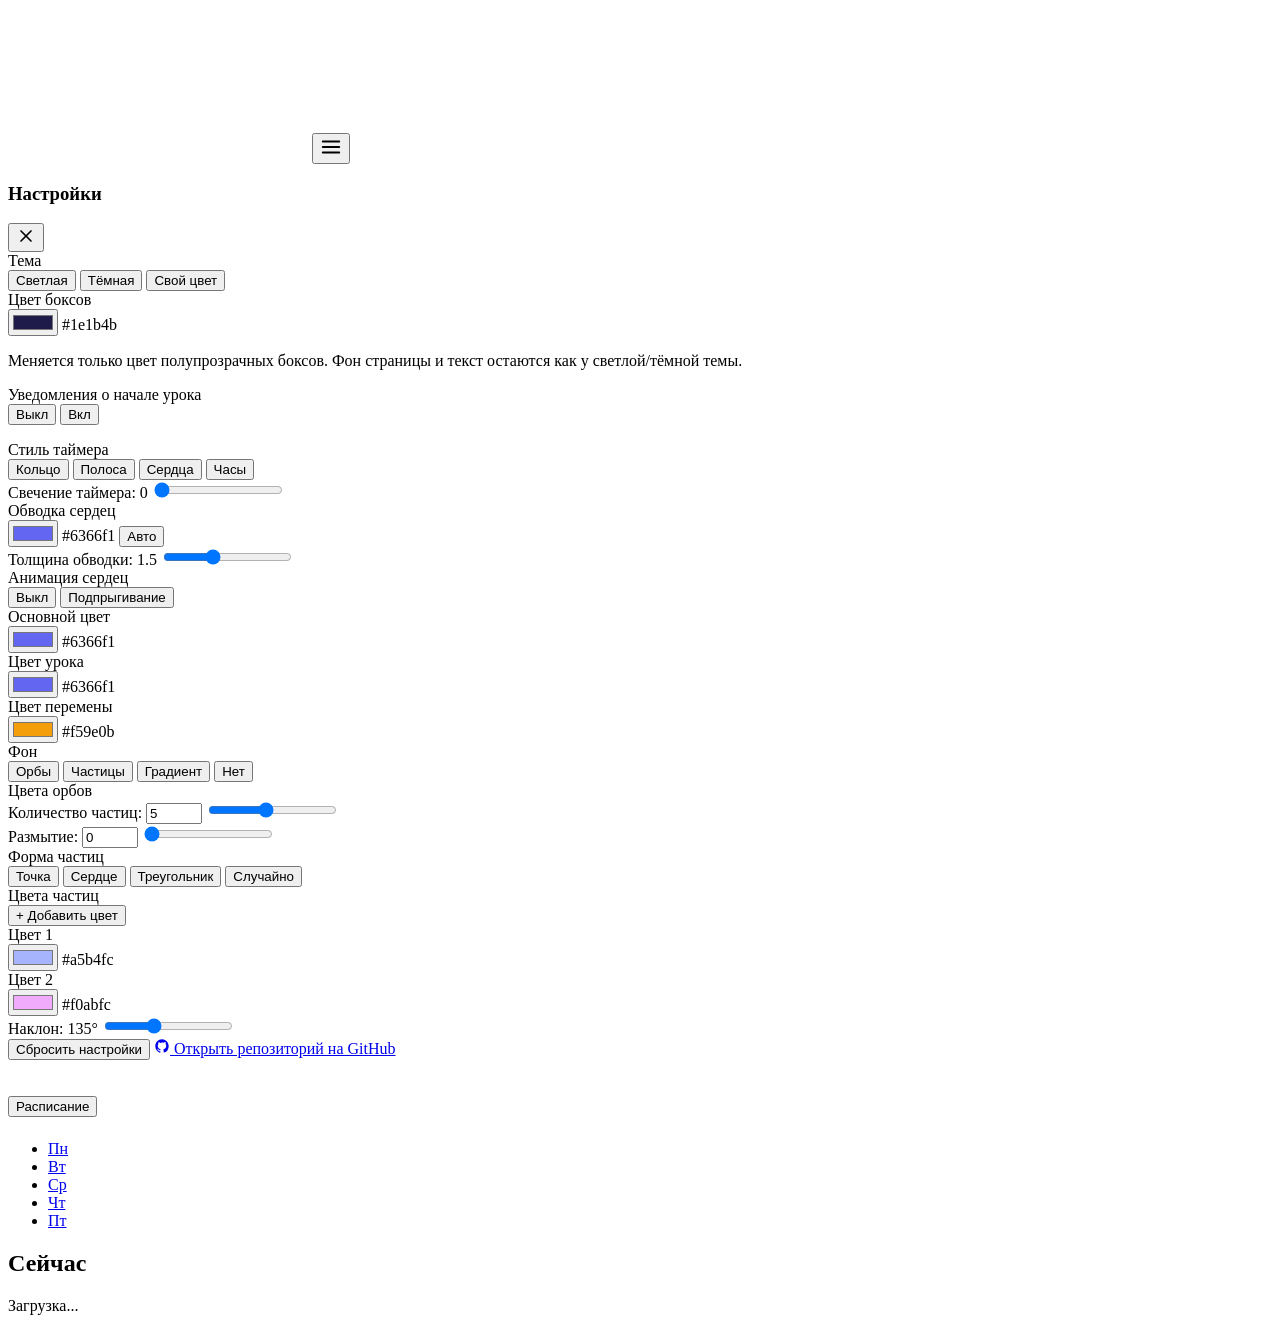
==== index.html @ 823cbbab "Add files via upload" ====
<!DOCTYPE html>
<html lang="ru">
<head>
    <meta charset="UTF-8">
    <meta name="viewport" content="width=device-width, initial-scale=1.0">
    <meta name="description" content="Расписание уроков">
    <meta name="author" content="Despenced">
    <meta name="color-scheme" content="light dark">
    <meta name="theme-color" content="#6366f1">
    <title>Расписание</title>

    <link rel="preconnect" href="https://fonts.googleapis.com">
    <link rel="preconnect" href="https://fonts.gstatic.com" crossorigin>
    <link href="https://fonts.googleapis.com/css2?family=Manrope:wght@400;500;600;700;800&family=JetBrains+Mono:wght@500;700&display=swap" rel="stylesheet">

    <link rel="stylesheet" href="styles/base.css">
    <link rel="stylesheet" href="styles/background.css">
    <link rel="stylesheet" href="styles/header.css">
    <link rel="stylesheet" href="styles/status.css">
    <link rel="stylesheet" href="styles/schedule.css">
    <link rel="stylesheet" href="styles/settings.css">
    <link rel="stylesheet" href="styles/responsive.css">

    <link rel="icon" type="image/png" href="icon.png">
    <link rel="apple-touch-icon" href="icon.png">

    <!-- Применяем тему, свечение и цвета до отрисовки, чтобы не мигало.
         Логика дублирует js/settings.js::loadSettings + js/constants.js. -->
    <script>
        (function () {
            var SETTINGS_KEY = 'app-settings';
            var THEME_KEY = 'theme';
            var THEME_EXPLICIT_KEY = 'theme-explicit';

            function isHex(v) { return typeof v === 'string' && /^#[0-9a-f]{6}$/i.test(v); }
            function hexToRgb(hex) {
                var c = hex.replace('#', '');
                if (c.length !== 6 || !/^[0-9a-f]{6}$/i.test(c)) return { r: 99, g: 102, b: 241 };
                return {
                    r: parseInt(c.substr(0, 2), 16),
                    g: parseInt(c.substr(2, 2), 16),
                    b: parseInt(c.substr(4, 2), 16)
                };
            }
            function pickTextColor(hex) {
                var x = hexToRgb(hex);
                return (0.2126 * x.r + 0.7152 * x.g + 0.0722 * x.b) > 160 ? '#0f172a' : '#ffffff';
            }

            var parsed = {};
            try { parsed = JSON.parse(localStorage.getItem(SETTINGS_KEY) || '{}') || {}; } catch (e) {}

            var explicit = localStorage.getItem(THEME_EXPLICIT_KEY) === '1';
            var savedTheme = localStorage.getItem(THEME_KEY);
            var prefersDark = window.matchMedia('(prefers-color-scheme: dark)').matches;
            var theme = (explicit && savedTheme) ? savedTheme : (parsed.theme || (prefersDark ? 'dark' : 'light'));
            if (theme !== 'custom' && theme !== 'light' && theme !== 'dark') {
                theme = prefersDark ? 'dark' : 'light';
            }

            var root = document.documentElement;
            var s = root.style;

            if (theme === 'custom' && isHex(parsed.customThemeColor)) {
                root.setAttribute('data-theme', parsed.customBaseTheme === 'dark' ? 'dark' : 'light');
                var rgb = hexToRgb(parsed.customThemeColor);
                s.setProperty('--surface', 'rgba(' + rgb.r + ',' + rgb.g + ',' + rgb.b + ',0.75)');
                s.setProperty('--surface-strong', 'rgba(' + rgb.r + ',' + rgb.g + ',' + rgb.b + ',0.9)');
                s.setProperty('--surface-solid', parsed.customThemeColor);
                s.setProperty('--surface-2', 'rgba(' + rgb.r + ',' + rgb.g + ',' + rgb.b + ',0.55)');
            } else {
                root.setAttribute('data-theme', theme === 'custom' ? 'light' : theme);
            }

            if (isHex(parsed.accentColor)) {
                s.setProperty('--accent-override', parsed.accentColor);
                s.setProperty('--accent-text-override', pickTextColor(parsed.accentColor));
            }
            if (isHex(parsed.lessonColor)) s.setProperty('--lesson-color-override', parsed.lessonColor);
            if (isHex(parsed.breakColor)) s.setProperty('--break-color-override', parsed.breakColor);
            if (isHex(parsed.heartOutlineColor)) s.setProperty('--heart-outline-override', parsed.heartOutlineColor);

            /* Миграция glow со старых строк на число 0..20 (px) */
            var glowRaw = parsed.glowIntensity;
            var glowNum = 0;
            if (glowRaw === 'soft') glowNum = 8;
            else if (glowRaw === 'strong') glowNum = 16;
            else if (typeof glowRaw === 'number' && isFinite(glowRaw)) glowNum = glowRaw;
            if (glowNum > 0) {
                root.setAttribute('data-glow', 'on');
                s.setProperty('--glow-blur', glowNum + 'px');
            } else {
                root.setAttribute('data-glow', 'off');
            }

            /* Толщина обводки сердец, px. По умолчанию 1.5 */
            var how = parsed.heartOutlineWidth;
            if (typeof how !== 'number' || !isFinite(how) || how < 0) how = 1.5;
            s.setProperty('--heart-outline-width', how + 'px');

            if (Array.isArray(parsed.orbsColors)) {
                for (var i = 0; i < 3; i++) {
                    if (isHex(parsed.orbsColors[i])) s.setProperty('--orb-' + (i + 1), parsed.orbsColors[i]);
                }
            }
        })();
    </script>
</head>
<body>
    <div class="bg-orbs" aria-hidden="true">
        <span class="orb orb-1"></span>
        <span class="orb orb-2"></span>
        <span class="orb orb-3"></span>
    </div>
    <div class="bg-gradient" aria-hidden="true"></div>
    <canvas class="bg-particles" id="particles-canvas" aria-hidden="true"></canvas>

    <button id="menu-toggle" class="menu-toggle" type="button"
            aria-label="Настройки"
            aria-haspopup="dialog"
            aria-controls="settings-panel"
            aria-expanded="false">
        <svg xmlns="http://www.w3.org/2000/svg" width="22" height="22" viewBox="0 0 24 24"
             fill="none" stroke="currentColor" stroke-width="2"
             stroke-linecap="round" stroke-linejoin="round" aria-hidden="true">
            <line x1="3" y1="6" x2="21" y2="6"></line>
            <line x1="3" y1="12" x2="21" y2="12"></line>
            <line x1="3" y1="18" x2="21" y2="18"></line>
        </svg>
    </button>

    <div id="settings-overlay" class="settings-overlay" hidden></div>

    <aside id="settings-panel" class="settings-panel"
           role="dialog" aria-modal="true" aria-labelledby="settings-title" inert>
        <div class="settings-header">
            <h3 id="settings-title">Настройки</h3>
            <button id="settings-close" class="settings-close" type="button" aria-label="Закрыть">
                <svg xmlns="http://www.w3.org/2000/svg" width="20" height="20" viewBox="0 0 24 24"
                     fill="none" stroke="currentColor" stroke-width="2"
                     stroke-linecap="round" stroke-linejoin="round" aria-hidden="true">
                    <line x1="18" y1="6" x2="6" y2="18"></line>
                    <line x1="6" y1="6" x2="18" y2="18"></line>
                </svg>
            </button>
        </div>

        <div class="settings-body">
            <div class="setting-group">
                <span class="setting-label" id="theme-label">Тема</span>
                <div class="segmented segmented-wrap" id="theme-switch" role="group" aria-labelledby="theme-label">
                    <button data-theme-value="light" class="seg-btn" type="button">Светлая</button>
                    <button data-theme-value="dark" class="seg-btn" type="button">Тёмная</button>
                    <button data-theme-value="custom" class="seg-btn" type="button">Свой цвет</button>
                </div>
            </div>

            <div class="setting-subgroup" id="custom-theme-settings">
                <div class="setting-group">
                    <label class="setting-label" for="custom-theme-color">Цвет боксов</label>
                    <div class="color-row">
                        <input type="color" id="custom-theme-color" value="#1e1b4b">
                        <span class="color-value" id="custom-theme-color-value">#1e1b4b</span>
                    </div>
                </div>
                <p class="setting-hint">
                    Меняется только цвет полупрозрачных боксов. Фон страницы и текст остаются как у светлой/тёмной темы.
                </p>
            </div>

            <div class="setting-group">
                <span class="setting-label" id="notify-label">Уведомления о начале урока</span>
                <div class="segmented" id="notify-switch" role="group" aria-labelledby="notify-label">
                    <button data-notify="off" class="seg-btn" type="button">Выкл</button>
                    <button data-notify="on" class="seg-btn" type="button">Вкл</button>
                </div>
                <p class="setting-hint" id="notify-hint"></p>
            </div>

            <div class="setting-group">
                <span class="setting-label" id="style-label">Стиль таймера</span>
                <div class="segmented segmented-wrap" id="style-switch" role="group" aria-labelledby="style-label">
                    <button data-style="ring" class="seg-btn" type="button">Кольцо</button>
                    <button data-style="bar" class="seg-btn" type="button">Полоса</button>
                    <button data-style="hearts" class="seg-btn" type="button">Сердца</button>
                    <button data-style="clock" class="seg-btn" type="button">Часы</button>
                </div>
            </div>

            <div class="setting-group">
                <label class="setting-label" for="glow-slider">Свечение таймера: <span id="glow-value">0</span></label>
                <input type="range" id="glow-slider" min="0" max="20" step="1" value="0">
            </div>

            <div class="setting-subgroup" id="heart-settings">
                <div class="setting-group">
                    <label class="setting-label" for="heart-outline-color">Обводка сердец</label>
                    <div class="color-row">
                        <input type="color" id="heart-outline-color" value="#6366f1">
                        <span class="color-value" id="heart-outline-color-value">#6366f1</span>
                        <button type="button" id="heart-outline-reset" class="mini-btn" title="Синхронизировать с цветом урока">Авто</button>
                    </div>
                </div>
                <div class="setting-group">
                    <label class="setting-label" for="heart-outline-width">Толщина обводки: <span id="heart-outline-width-value">1.5</span></label>
                    <input type="range" id="heart-outline-width" min="0" max="4" step="0.1" value="1.5">
                </div>
                <div class="setting-group">
                    <span class="setting-label" id="heart-anim-label">Анимация сердец</span>
                    <div class="segmented" id="heart-anim-switch" role="group" aria-labelledby="heart-anim-label">
                        <button data-heart-anim="none" class="seg-btn" type="button">Выкл</button>
                        <button data-heart-anim="bounce" class="seg-btn" type="button">Подпрыгивание</button>
                    </div>
                </div>
            </div>

            <div class="setting-group">
                <label class="setting-label" for="accent-color">Основной цвет</label>
                <div class="color-row">
                    <input type="color" id="accent-color" value="#6366f1">
                    <span class="color-value" id="accent-value">#6366f1</span>
                </div>
            </div>

            <div class="setting-group">
                <label class="setting-label" for="lesson-color">Цвет урока</label>
                <div class="color-row">
                    <input type="color" id="lesson-color" value="#6366f1">
                    <span class="color-value" id="lesson-value">#6366f1</span>
                </div>
            </div>

            <div class="setting-group">
                <label class="setting-label" for="break-color">Цвет перемены</label>
                <div class="color-row">
                    <input type="color" id="break-color" value="#f59e0b">
                    <span class="color-value" id="break-value">#f59e0b</span>
                </div>
            </div>

            <div class="setting-group">
                <span class="setting-label" id="bg-label">Фон</span>
                <div class="segmented segmented-wrap" id="bg-switch" role="group" aria-labelledby="bg-label">
                    <button data-bg="orbs" class="seg-btn" type="button">Орбы</button>
                    <button data-bg="particles" class="seg-btn" type="button">Частицы</button>
                    <button data-bg="gradient" class="seg-btn" type="button">Градиент</button>
                    <button data-bg="none" class="seg-btn" type="button">Нет</button>
                </div>
            </div>

            <div class="setting-subgroup" id="orbs-settings">
                <div class="setting-group">
                    <span class="setting-label">Цвета орбов</span>
                    <div class="multi-color-list" id="orbs-colors"></div>
                </div>
            </div>

            <div class="setting-subgroup" id="particles-settings">
                <div class="setting-group">
                    <label class="setting-label" for="particles-count">Количество частиц:
                        <input type="number" id="particles-count-value" class="num-input" min="1" max="100" value="5">
                    </label>
                    <input type="range" id="particles-count" min="1" max="10" value="5">
                </div>

                <div class="setting-group">
                    <label class="setting-label" for="particles-blur">Размытие:
                        <input type="number" id="particles-blur-value" class="num-input" min="0" max="100" value="0">
                    </label>
                    <input type="range" id="particles-blur" min="0" max="10" value="0">
                </div>

                <div class="setting-group">
                    <span class="setting-label" id="particles-shape-label">Форма частиц</span>
                    <div class="segmented segmented-wrap" id="particles-shape" role="group" aria-labelledby="particles-shape-label">
                        <button data-shape="dot" class="seg-btn" type="button">Точка</button>
                        <button data-shape="heart" class="seg-btn" type="button">Сердце</button>
                        <button data-shape="triangle" class="seg-btn" type="button">Треугольник</button>
                        <button data-shape="random" class="seg-btn" type="button">Случайно</button>
                    </div>
                </div>

                <div class="setting-group">
                    <span class="setting-label">Цвета частиц</span>
                    <div class="multi-color-list" id="particles-colors"></div>
                    <button type="button" id="particles-color-add" class="mini-btn">+ Добавить цвет</button>
                </div>
            </div>

            <div class="setting-subgroup" id="gradient-settings">
                <div class="setting-group">
                    <label class="setting-label" for="gradient-color1">Цвет 1</label>
                    <div class="color-row">
                        <input type="color" id="gradient-color1" value="#a5b4fc">
                        <span class="color-value" id="gradient-color1-value">#a5b4fc</span>
                    </div>
                </div>
                <div class="setting-group">
                    <label class="setting-label" for="gradient-color2">Цвет 2</label>
                    <div class="color-row">
                        <input type="color" id="gradient-color2" value="#f0abfc">
                        <span class="color-value" id="gradient-color2-value">#f0abfc</span>
                    </div>
                </div>
                <div class="setting-group">
                    <label class="setting-label" for="gradient-angle">Наклон: <span id="gradient-angle-value">135</span>°</label>
                    <input type="range" id="gradient-angle" min="0" max="360" value="135">
                </div>
            </div>

            <button id="reset-settings" class="reset-btn" type="button">Сбросить настройки</button>

            <a href="https://github.com/despensed/schedule" target="_blank" rel="noopener noreferrer" class="settings-footer-link">
                <svg xmlns="http://www.w3.org/2000/svg" width="16" height="16" viewBox="0 0 24 24" fill="currentColor" aria-hidden="true">
                    <path d="M12 2C6.48 2 2 6.58 2 12.25c0 4.53 2.87 8.37 6.84 9.73.5.09.68-.22.68-.49 0-.24-.01-.87-.01-1.7-2.78.62-3.37-1.37-3.37-1.37-.45-1.18-1.11-1.5-1.11-1.5-.91-.64.07-.62.07-.62 1 .07 1.53 1.05 1.53 1.05.89 1.57 2.34 1.12 2.91.86.09-.66.35-1.12.63-1.38-2.22-.26-4.55-1.14-4.55-5.06 0-1.12.39-2.03 1.03-2.75-.1-.26-.45-1.3.1-2.7 0 0 .84-.28 2.75 1.05A9.3 9.3 0 0 1 12 6.84c.85 0 1.7.12 2.5.35 1.91-1.33 2.75-1.05 2.75-1.05.55 1.4.2 2.44.1 2.7.64.72 1.03 1.63 1.03 2.75 0 3.93-2.33 4.8-4.56 5.05.36.32.68.95.68 1.91 0 1.38-.01 2.5-.01 2.84 0 .27.18.59.69.49A10.02 10.02 0 0 0 22 12.25C22 6.58 17.52 2 12 2z"/>
                </svg>
                <span>Открыть репозиторий на GitHub</span>
            </a>
        </div>
    </aside>

    <header>
        <h1>
            <button type="button" id="header-title" title="К сегодняшнему дню">Расписание</button>
        </h1>
        <nav aria-label="Дни недели">
            <ul>
                <li><a href="#monday" data-day="monday">Пн</a></li>
                <li><a href="#tuesday" data-day="tuesday">Вт</a></li>
                <li><a href="#wednesday" data-day="wednesday">Ср</a></li>
                <li><a href="#thursday" data-day="thursday">Чт</a></li>
                <li><a href="#friday" data-day="friday">Пт</a></li>
            </ul>
        </nav>
    </header>

    <div id="offline-badge" class="offline-badge" role="status" hidden>Офлайн · данные из кеша</div>
    <div id="temp-badge" class="offline-badge temp-badge" role="status" hidden></div>

    <main>
        <section id="home">
            <h2 class="section-title">Сейчас</h2>
            <p class="status-text-only">Загрузка...</p>
        </section>
    </main>

    <script type="module" src="js/main.js"></script>
</body>
</html>
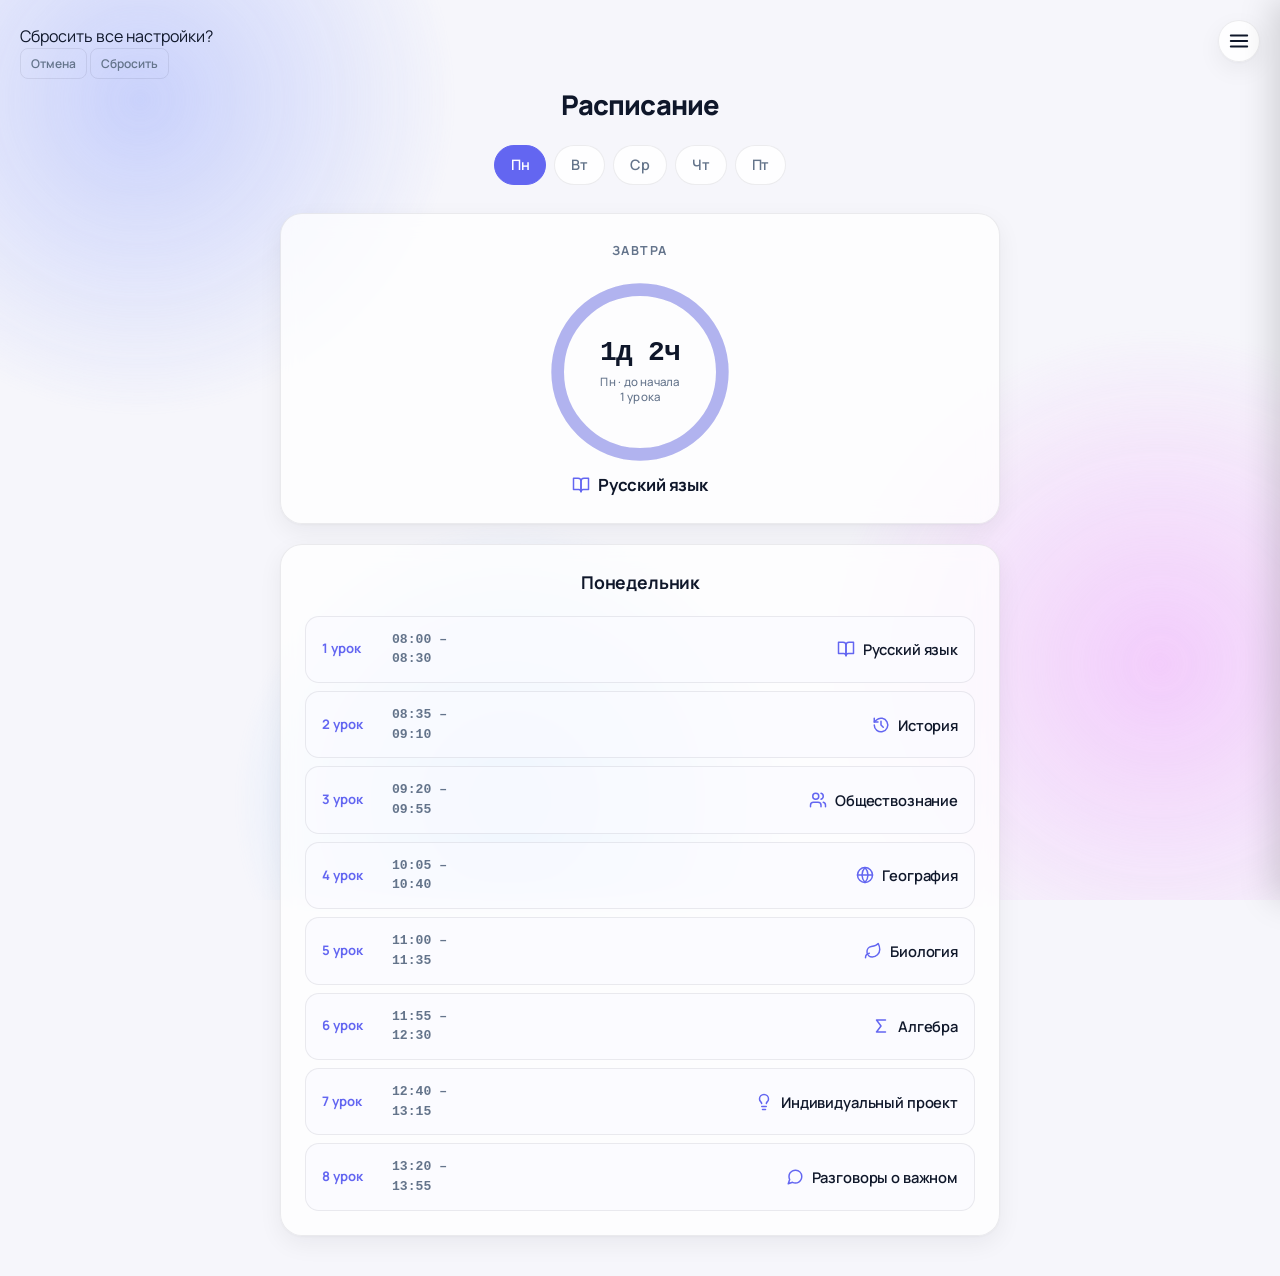
==== commit 64b2bca2: "Update index.html" ====
--- a/index.html
+++ b/index.html
@@ -24,8 +24,6 @@
     <link rel="icon" type="image/png" href="icon.png">
     <link rel="apple-touch-icon" href="icon.png">
 
-    <!-- Применяем тему, свечение и цвета до отрисовки, чтобы не мигало.
-         Логика дублирует js/settings.js::loadSettings + js/constants.js. -->
     <script>
         (function () {
             var SETTINGS_KEY = 'app-settings';
@@ -64,10 +62,13 @@
             if (theme === 'custom' && isHex(parsed.customThemeColor)) {
                 root.setAttribute('data-theme', parsed.customBaseTheme === 'dark' ? 'dark' : 'light');
                 var rgb = hexToRgb(parsed.customThemeColor);
-                s.setProperty('--surface', 'rgba(' + rgb.r + ',' + rgb.g + ',' + rgb.b + ',0.75)');
-                s.setProperty('--surface-strong', 'rgba(' + rgb.r + ',' + rgb.g + ',' + rgb.b + ',0.9)');
+                var op = (typeof parsed.customThemeOpacity === 'number' && isFinite(parsed.customThemeOpacity))
+                    ? parsed.customThemeOpacity : 25;
+                var a = 1 - Math.min(100, Math.max(0, op)) / 100;
+                s.setProperty('--surface', 'rgba(' + rgb.r + ',' + rgb.g + ',' + rgb.b + ',' + a.toFixed(3) + ')');
+                s.setProperty('--surface-strong', 'rgba(' + rgb.r + ',' + rgb.g + ',' + rgb.b + ',' + Math.min(1, a + 0.15).toFixed(3) + ')');
                 s.setProperty('--surface-solid', parsed.customThemeColor);
-                s.setProperty('--surface-2', 'rgba(' + rgb.r + ',' + rgb.g + ',' + rgb.b + ',0.55)');
+                s.setProperty('--surface-2', 'rgba(' + rgb.r + ',' + rgb.g + ',' + rgb.b + ',' + Math.max(0, a - 0.2).toFixed(3) + ')');
             } else {
                 root.setAttribute('data-theme', theme === 'custom' ? 'light' : theme);
             }
@@ -80,7 +81,6 @@
             if (isHex(parsed.breakColor)) s.setProperty('--break-color-override', parsed.breakColor);
             if (isHex(parsed.heartOutlineColor)) s.setProperty('--heart-outline-override', parsed.heartOutlineColor);
 
-            /* Миграция glow со старых строк на число 0..20 (px) */
             var glowRaw = parsed.glowIntensity;
             var glowNum = 0;
             if (glowRaw === 'soft') glowNum = 8;
@@ -93,7 +93,6 @@
                 root.setAttribute('data-glow', 'off');
             }
 
-            /* Толщина обводки сердец, px. По умолчанию 1.5 */
             var how = parsed.heartOutlineWidth;
             if (typeof how !== 'number' || !isFinite(how) || how < 0) how = 1.5;
             s.setProperty('--heart-outline-width', how + 'px');
@@ -107,6 +106,7 @@
     </script>
 </head>
 <body>
+    <div class="bg-solid" aria-hidden="true"></div>
     <div class="bg-orbs" aria-hidden="true">
         <span class="orb orb-1"></span>
         <span class="orb orb-2"></span>
@@ -146,178 +146,253 @@
         </div>
 
         <div class="settings-body">
-            <div class="setting-group">
-                <span class="setting-label" id="theme-label">Тема</span>
-                <div class="segmented segmented-wrap" id="theme-switch" role="group" aria-labelledby="theme-label">
-                    <button data-theme-value="light" class="seg-btn" type="button">Светлая</button>
-                    <button data-theme-value="dark" class="seg-btn" type="button">Тёмная</button>
-                    <button data-theme-value="custom" class="seg-btn" type="button">Свой цвет</button>
-                </div>
-            </div>
-
-            <div class="setting-subgroup" id="custom-theme-settings">
-                <div class="setting-group">
-                    <label class="setting-label" for="custom-theme-color">Цвет боксов</label>
-                    <div class="color-row">
-                        <input type="color" id="custom-theme-color" value="#1e1b4b">
-                        <span class="color-value" id="custom-theme-color-value">#1e1b4b</span>
+            <section class="settings-section" data-open="true">
+                <button class="settings-section__header" type="button" aria-expanded="true">
+                    <span>Настройки темы</span>
+                    <span class="settings-section__chevron" aria-hidden="true">›</span>
+                </button>
+                <div class="settings-section__body">
+                    <div class="settings-section__inner">
+                        <div class="setting-group">
+                            <div class="segmented segmented-wrap" id="theme-switch" role="group" aria-label="Тема">
+                                <button data-theme-value="dark" class="seg-btn" type="button">Тёмная</button>
+                                <button data-theme-value="light" class="seg-btn" type="button">Светлая</button>
+                                <button data-theme-value="custom" class="seg-btn" type="button">Свой цвет</button>
+                            </div>
+                        </div>
+
+                        <div class="setting-subgroup" id="custom-theme-settings">
+                            <div class="setting-group">
+                                <label class="setting-label" for="custom-theme-color">Цвет боксов</label>
+                                <div class="color-row">
+                                    <input type="color" id="custom-theme-color" value="#1e1b4b">
+                                    <span class="color-value" id="custom-theme-color-value">#1e1b4b</span>
+                                </div>
+                            </div>
+                            <div class="setting-group">
+                                <label class="setting-label" for="custom-theme-opacity">Прозрачность: <span id="custom-theme-opacity-value">25</span>%</label>
+                                <input type="range" id="custom-theme-opacity" min="0" max="100" step="1" value="25">
+                            </div>
+                        </div>
                     </div>
                 </div>
-                <p class="setting-hint">
-                    Меняется только цвет полупрозрачных боксов. Фон страницы и текст остаются как у светлой/тёмной темы.
-                </p>
-            </div>
-
-            <div class="setting-group">
-                <span class="setting-label" id="notify-label">Уведомления о начале урока</span>
-                <div class="segmented" id="notify-switch" role="group" aria-labelledby="notify-label">
-                    <button data-notify="off" class="seg-btn" type="button">Выкл</button>
-                    <button data-notify="on" class="seg-btn" type="button">Вкл</button>
-                </div>
-                <p class="setting-hint" id="notify-hint"></p>
-            </div>
-
-            <div class="setting-group">
-                <span class="setting-label" id="style-label">Стиль таймера</span>
-                <div class="segmented segmented-wrap" id="style-switch" role="group" aria-labelledby="style-label">
-                    <button data-style="ring" class="seg-btn" type="button">Кольцо</button>
-                    <button data-style="bar" class="seg-btn" type="button">Полоса</button>
-                    <button data-style="hearts" class="seg-btn" type="button">Сердца</button>
-                    <button data-style="clock" class="seg-btn" type="button">Часы</button>
-                </div>
-            </div>
-
-            <div class="setting-group">
-                <label class="setting-label" for="glow-slider">Свечение таймера: <span id="glow-value">0</span></label>
-                <input type="range" id="glow-slider" min="0" max="20" step="1" value="0">
-            </div>
-
-            <div class="setting-subgroup" id="heart-settings">
-                <div class="setting-group">
-                    <label class="setting-label" for="heart-outline-color">Обводка сердец</label>
-                    <div class="color-row">
-                        <input type="color" id="heart-outline-color" value="#6366f1">
-                        <span class="color-value" id="heart-outline-color-value">#6366f1</span>
-                        <button type="button" id="heart-outline-reset" class="mini-btn" title="Синхронизировать с цветом урока">Авто</button>
+            </section>
+
+            <section class="settings-section" data-open="true">
+                <button class="settings-section__header" type="button" aria-expanded="true">
+                    <span>Настройки таймера</span>
+                    <span class="settings-section__chevron" aria-hidden="true">›</span>
+                </button>
+                <div class="settings-section__body">
+                    <div class="settings-section__inner">
+                        <div class="setting-group">
+                            <div class="segmented segmented-wrap" id="style-switch" role="group" aria-label="Стиль таймера">
+                                <button data-style="bar" class="seg-btn" type="button">Полоса</button>
+                                <button data-style="ring" class="seg-btn" type="button">Кольцо</button>
+                                <button data-style="clock" class="seg-btn" type="button">Часы</button>
+                                <button data-style="hearts" class="seg-btn" type="button">Сердечки</button>
+                            </div>
+                        </div>
+
+                        <div class="setting-group">
+                            <label class="setting-label" for="accent-color">Основной цвет</label>
+                            <div class="color-row">
+                                <input type="color" id="accent-color" value="#6366f1">
+                                <span class="color-value" id="accent-value">#6366f1</span>
+                            </div>
+                        </div>
+
+                        <div class="setting-group">
+                            <label class="setting-label" for="lesson-color">Цвет урока</label>
+                            <div class="color-row">
+                                <input type="color" id="lesson-color" value="#6366f1">
+                                <span class="color-value" id="lesson-value">#6366f1</span>
+                            </div>
+                        </div>
+
+                        <div class="setting-group">
+                            <label class="setting-label" for="break-color">Цвет перемены</label>
+                            <div class="color-row">
+                                <input type="color" id="break-color" value="#f59e0b">
+                                <span class="color-value" id="break-value">#f59e0b</span>
+                            </div>
+                        </div>
+
+                        <div class="setting-group">
+                            <label class="setting-label" for="glow-slider">Свечение: <span id="glow-value">0</span></label>
+                            <input type="range" id="glow-slider" min="0" max="20" step="1" value="0">
+                        </div>
+
+                        <div class="setting-subgroup" id="heart-settings">
+                            <div class="setting-group">
+                                <label class="setting-label" for="heart-outline-color">Обводка сердец</label>
+                                <div class="color-row">
+                                    <input type="color" id="heart-outline-color" value="#6366f1">
+                                    <span class="color-value" id="heart-outline-color-value">#6366f1</span>
+                                    <button type="button" id="heart-outline-reset" class="mini-btn" title="Синхронизировать с цветом урока">Авто</button>
+                                </div>
+                            </div>
+                            <div class="setting-group">
+                                <label class="setting-label" for="heart-outline-width">Толщина обводки: <span id="heart-outline-width-value">1.5</span></label>
+                                <input type="range" id="heart-outline-width" min="0" max="4" step="0.1" value="1.5">
+                            </div>
+                            <div class="setting-group">
+                                <span class="setting-label">Анимация сердец</span>
+                                <div class="segmented" id="heart-anim-switch" role="group" aria-label="Анимация сердец">
+                                    <button data-heart-anim="none" class="seg-btn" type="button">Выкл</button>
+                                    <button data-heart-anim="bounce" class="seg-btn" type="button">Подпрыгивание</button>
+                                </div>
+                            </div>
+                        </div>
                     </div>
                 </div>
-                <div class="setting-group">
-                    <label class="setting-label" for="heart-outline-width">Толщина обводки: <span id="heart-outline-width-value">1.5</span></label>
-                    <input type="range" id="heart-outline-width" min="0" max="4" step="0.1" value="1.5">
-                </div>
-                <div class="setting-group">
-                    <span class="setting-label" id="heart-anim-label">Анимация сердец</span>
-                    <div class="segmented" id="heart-anim-switch" role="group" aria-labelledby="heart-anim-label">
-                        <button data-heart-anim="none" class="seg-btn" type="button">Выкл</button>
-                        <button data-heart-anim="bounce" class="seg-btn" type="button">Подпрыгивание</button>
+            </section>
+
+            <section class="settings-section" data-open="true">
+                <button class="settings-section__header" type="button" aria-expanded="true">
+                    <span>Настройки фона</span>
+                    <span class="settings-section__chevron" aria-hidden="true">›</span>
+                </button>
+                <div class="settings-section__body">
+                    <div class="settings-section__inner">
+                        <div class="setting-group">
+                            <div class="segmented segmented-wrap" id="bg-switch" role="group" aria-label="Фон">
+                                <button data-bg="orbs" class="seg-btn" type="button">Орбы</button>
+                                <button data-bg="1color" class="seg-btn" type="button">Сплошной</button>
+                                <button data-bg="gradient" class="seg-btn" type="button">Градиент</button>
+                                <button data-bg="particles" class="seg-btn" type="button">Частицы</button>
+                            </div>
+                        </div>
+
+                        <div class="setting-subgroup" id="orbs-settings">
+                            <div class="setting-group">
+                                <span class="setting-label">Цвета орбов</span>
+                                <div class="multi-color-list" id="orbs-colors"></div>
+                            </div>
+                        </div>
+
+                        <div class="setting-subgroup" id="solid-settings">
+                            <div class="setting-group">
+                                <label class="setting-label" for="solid-color">Цвет фона</label>
+                                <div class="color-row">
+                                    <input type="color" id="solid-color" value="#6366f1">
+                                    <span class="color-value" id="solid-color-value">#6366f1</span>
+                                </div>
+                            </div>
+                        </div>
+
+                        <div class="setting-subgroup" id="gradient-settings">
+                            <div class="setting-group">
+                                <label class="setting-label" for="gradient-color1">Цвет 1</label>
+                                <div class="color-row">
+                                    <input type="color" id="gradient-color1" value="#a5b4fc">
+                                    <span class="color-value" id="gradient-color1-value">#a5b4fc</span>
+                                </div>
+                            </div>
+                            <div class="setting-group">
+                                <label class="setting-label" for="gradient-color2">Цвет 2</label>
+                                <div class="color-row">
+                                    <input type="color" id="gradient-color2" value="#f0abfc">
+                                    <span class="color-value" id="gradient-color2-value">#f0abfc</span>
+                                </div>
+                            </div>
+
+                            <div class="setting-group">
+                                <label class="setting-switch" for="gradient-rotate">
+                                    <span>Динамическое вращение</span>
+                                    <input type="checkbox" id="gradient-rotate">
+                                </label>
+                            </div>
+
+                            <div class="setting-group" id="gradient-static-angle">
+                                <label class="setting-label" for="gradient-angle">Наклон: <span id="gradient-angle-value">135</span>°</label>
+                                <input type="range" id="gradient-angle" min="0" max="360" step="1" value="135">
+                            </div>
+
+                            <div class="setting-group" id="gradient-rotate-settings">
+                                <div class="dual-slider-desktop">
+                                    <div class="dual-slider-labels">
+                                        <span id="gradient-angle-from-value">30</span>
+                                        <span id="gradient-angle-to-value">210</span>
+                                    </div>
+                                    <div class="dual-slider">
+                                        <input type="range" id="gradient-angle-from" min="0" max="360" step="1" value="30" aria-label="Начальный угол">
+                                        <input type="range" id="gradient-angle-to" min="0" max="360" step="1" value="210" aria-label="Конечный угол">
+                                    </div>
+                                </div>
+                                <div class="dual-slider-mobile">
+                                    <div class="setting-group">
+                                        <label class="setting-label" for="gradient-angle-from-mobile">От: <span id="gradient-angle-from-mobile-value">30</span>°</label>
+                                        <input type="range" id="gradient-angle-from-mobile" min="0" max="360" step="1" value="30">
+                                    </div>
+                                    <div class="setting-group">
+                                        <label class="setting-label" for="gradient-angle-to-mobile">До: <span id="gradient-angle-to-mobile-value">210</span>°</label>
+                                        <input type="range" id="gradient-angle-to-mobile" min="0" max="360" step="1" value="210">
+                                    </div>
+                                </div>
+                                <div class="setting-group">
+                                    <label class="setting-label" for="gradient-speed">Скорость: <span id="gradient-speed-value">50</span>%</label>
+                                    <input type="range" id="gradient-speed" min="1" max="100" step="1" value="50">
+                                </div>
+                            </div>
+                        </div>
+
+                        <div class="setting-subgroup" id="particles-settings">
+                            <div class="setting-group">
+                                <label class="setting-label" for="particles-count">Количество частиц:
+                                    <input type="number" id="particles-count-value" class="num-input" min="1" max="100" value="5">
+                                </label>
+                                <input type="range" id="particles-count" min="1" max="10" value="5">
+                            </div>
+
+                            <div class="setting-group">
+                                <label class="setting-label" for="particles-blur">Размытие:
+                                    <input type="number" id="particles-blur-value" class="num-input" min="0" max="100" value="0">
+                                </label>
+                                <input type="range" id="particles-blur" min="0" max="10" value="0">
+                            </div>
+
+                            <div class="setting-group">
+                                <span class="setting-label">Форма частиц</span>
+                                <div class="segmented segmented-wrap" id="particles-shape" role="group" aria-label="Форма частиц">
+                                    <button data-shape="dot" class="seg-btn" type="button">Точка</button>
+                                    <button data-shape="heart" class="seg-btn" type="button">Сердце</button>
+                                    <button data-shape="triangle" class="seg-btn" type="button">Треугольник</button>
+                                    <button data-shape="random" class="seg-btn" type="button">Случайно</button>
+                                </div>
+                            </div>
+
+                            <div class="setting-group">
+                                <span class="setting-label">Цвета частиц</span>
+                                <div class="multi-color-list" id="particles-colors"></div>
+                                <button type="button" id="particles-color-add" class="mini-btn">+ Добавить цвет</button>
+                            </div>
+                        </div>
                     </div>
                 </div>
-            </div>
-
-            <div class="setting-group">
-                <label class="setting-label" for="accent-color">Основной цвет</label>
-                <div class="color-row">
-                    <input type="color" id="accent-color" value="#6366f1">
-                    <span class="color-value" id="accent-value">#6366f1</span>
-                </div>
-            </div>
-
-            <div class="setting-group">
-                <label class="setting-label" for="lesson-color">Цвет урока</label>
-                <div class="color-row">
-                    <input type="color" id="lesson-color" value="#6366f1">
-                    <span class="color-value" id="lesson-value">#6366f1</span>
-                </div>
-            </div>
-
-            <div class="setting-group">
-                <label class="setting-label" for="break-color">Цвет перемены</label>
-                <div class="color-row">
-                    <input type="color" id="break-color" value="#f59e0b">
-                    <span class="color-value" id="break-value">#f59e0b</span>
-                </div>
-            </div>
-
-            <div class="setting-group">
-                <span class="setting-label" id="bg-label">Фон</span>
-                <div class="segmented segmented-wrap" id="bg-switch" role="group" aria-labelledby="bg-label">
-                    <button data-bg="orbs" class="seg-btn" type="button">Орбы</button>
-                    <button data-bg="particles" class="seg-btn" type="button">Частицы</button>
-                    <button data-bg="gradient" class="seg-btn" type="button">Градиент</button>
-                    <button data-bg="none" class="seg-btn" type="button">Нет</button>
-                </div>
-            </div>
-
-            <div class="setting-subgroup" id="orbs-settings">
-                <div class="setting-group">
-                    <span class="setting-label">Цвета орбов</span>
-                    <div class="multi-color-list" id="orbs-colors"></div>
-                </div>
-            </div>
-
-            <div class="setting-subgroup" id="particles-settings">
-                <div class="setting-group">
-                    <label class="setting-label" for="particles-count">Количество частиц:
-                        <input type="number" id="particles-count-value" class="num-input" min="1" max="100" value="5">
-                    </label>
-                    <input type="range" id="particles-count" min="1" max="10" value="5">
-                </div>
-
-                <div class="setting-group">
-                    <label class="setting-label" for="particles-blur">Размытие:
-                        <input type="number" id="particles-blur-value" class="num-input" min="0" max="100" value="0">
-                    </label>
-                    <input type="range" id="particles-blur" min="0" max="10" value="0">
-                </div>
-
-                <div class="setting-group">
-                    <span class="setting-label" id="particles-shape-label">Форма частиц</span>
-                    <div class="segmented segmented-wrap" id="particles-shape" role="group" aria-labelledby="particles-shape-label">
-                        <button data-shape="dot" class="seg-btn" type="button">Точка</button>
-                        <button data-shape="heart" class="seg-btn" type="button">Сердце</button>
-                        <button data-shape="triangle" class="seg-btn" type="button">Треугольник</button>
-                        <button data-shape="random" class="seg-btn" type="button">Случайно</button>
-                    </div>
-                </div>
-
-                <div class="setting-group">
-                    <span class="setting-label">Цвета частиц</span>
-                    <div class="multi-color-list" id="particles-colors"></div>
-                    <button type="button" id="particles-color-add" class="mini-btn">+ Добавить цвет</button>
-                </div>
-            </div>
-
-            <div class="setting-subgroup" id="gradient-settings">
-                <div class="setting-group">
-                    <label class="setting-label" for="gradient-color1">Цвет 1</label>
-                    <div class="color-row">
-                        <input type="color" id="gradient-color1" value="#a5b4fc">
-                        <span class="color-value" id="gradient-color1-value">#a5b4fc</span>
-                    </div>
-                </div>
-                <div class="setting-group">
-                    <label class="setting-label" for="gradient-color2">Цвет 2</label>
-                    <div class="color-row">
-                        <input type="color" id="gradient-color2" value="#f0abfc">
-                        <span class="color-value" id="gradient-color2-value">#f0abfc</span>
-                    </div>
-                </div>
-                <div class="setting-group">
-                    <label class="setting-label" for="gradient-angle">Наклон: <span id="gradient-angle-value">135</span>°</label>
-                    <input type="range" id="gradient-angle" min="0" max="360" value="135">
-                </div>
-            </div>
-
+            </section>
+        </div>
+
+        <div class="settings-footer">
             <button id="reset-settings" class="reset-btn" type="button">Сбросить настройки</button>
-
-            <a href="https://github.com/despensed/schedule" target="_blank" rel="noopener noreferrer" class="settings-footer-link">
+            <a href="https://github.com/despensed/schedule" target="_blank" rel="noopener noreferrer" class="github-link">
                 <svg xmlns="http://www.w3.org/2000/svg" width="16" height="16" viewBox="0 0 24 24" fill="currentColor" aria-hidden="true">
                     <path d="M12 2C6.48 2 2 6.58 2 12.25c0 4.53 2.87 8.37 6.84 9.73.5.09.68-.22.68-.49 0-.24-.01-.87-.01-1.7-2.78.62-3.37-1.37-3.37-1.37-.45-1.18-1.11-1.5-1.11-1.5-.91-.64.07-.62.07-.62 1 .07 1.53 1.05 1.53 1.05.89 1.57 2.34 1.12 2.91.86.09-.66.35-1.12.63-1.38-2.22-.26-4.55-1.14-4.55-5.06 0-1.12.39-2.03 1.03-2.75-.1-.26-.45-1.3.1-2.7 0 0 .84-.28 2.75 1.05A9.3 9.3 0 0 1 12 6.84c.85 0 1.7.12 2.5.35 1.91-1.33 2.75-1.05 2.75-1.05.55 1.4.2 2.44.1 2.7.64.72 1.03 1.63 1.03 2.75 0 3.93-2.33 4.8-4.56 5.05.36.32.68.95.68 1.91 0 1.38-.01 2.5-.01 2.84 0 .27.18.59.69.49A10.02 10.02 0 0 0 22 12.25C22 6.58 17.52 2 12 2z"/>
                 </svg>
-                <span>Открыть репозиторий на GitHub</span>
+                <span>GitHub</span>
             </a>
         </div>
     </aside>
+
+    <div id="confirm-overlay" class="confirm-overlay">
+        <div class="confirm-dialog" role="dialog" aria-modal="true" aria-labelledby="confirm-title">
+            <p id="confirm-title">Сбросить все настройки?</p>
+            <div class="confirm-actions">
+                <button id="confirm-cancel" class="mini-btn" type="button">Отмена</button>
+                <button id="confirm-ok" class="mini-btn mini-btn--danger" type="button">Сбросить</button>
+            </div>
+        </div>
+    </div>
 
     <header>
         <h1>
@@ -346,4 +421,4 @@
 
     <script type="module" src="js/main.js"></script>
 </body>
-</html>+            </html>
--- a/styles/base.css
+++ b/styles/base.css
@@ -0,0 +1,71 @@
+:root {
+    --bg: #f6f6fb;
+    --surface: rgba(255, 255, 255, 0.75);
+    --surface-strong: rgba(255, 255, 255, 0.9);
+    --surface-solid: #ffffff;
+    --surface-2: rgba(250, 250, 255, 0.6);
+    --text: #0f172a;
+    --text-muted: #64748b;
+    --border: rgba(15, 23, 42, 0.08);
+    --accent: var(--accent-override, #6366f1);
+    --accent-text: var(--accent-text-override, #ffffff);
+    --lesson-color: var(--lesson-color-override, #6366f1);
+    --break-color: var(--break-color-override, #f59e0b);
+    --heart-outline-color: var(--heart-outline-override, #6366f1);
+    --ring-bg: rgba(15, 23, 42, 0.08);
+    --shadow: 0 1px 3px rgba(15, 23, 42, 0.04), 0 8px 24px rgba(15, 23, 42, 0.06);
+    --orb-1: #a5b4fc;
+    --orb-2: #f0abfc;
+    --orb-3: #93c5fd;
+    --orb-opacity: 0.55;
+}
+
+[data-theme="dark"] {
+    --bg: #06060b;
+    --surface: rgba(22, 22, 32, 0.75);
+    --surface-strong: rgba(22, 22, 32, 0.9);
+    --surface-solid: #161620;
+    --surface-2: rgba(28, 28, 40, 0.55);
+    --text: #f1f5f9;
+    --text-muted: #94a3b8;
+    --border: rgba(255, 255, 255, 0.08);
+    --ring-bg: rgba(255, 255, 255, 0.08);
+    --shadow: 0 1px 3px rgba(0, 0, 0, 0.4), 0 8px 24px rgba(0, 0, 0, 0.3);
+    --orb-1: #4338ca;
+    --orb-2: #7e22ce;
+    --orb-3: #0369a1;
+    --orb-opacity: 0.5;
+}
+
+* { box-sizing: border-box; margin: 0; padding: 0; }
+
+body {
+    font-family: 'Manrope', -apple-system, BlinkMacSystemFont, 'Segoe UI', Roboto, sans-serif;
+    background-color: var(--bg);
+    color: var(--text);
+    line-height: 1.5;
+    padding: 24px 20px 40px;
+    min-height: 100vh;
+    -webkit-font-smoothing: antialiased;
+    -webkit-tap-highlight-color: transparent;
+    overflow-x: hidden;
+    position: relative;
+    transition: background-color 0.35s ease, color 0.35s ease;
+}
+
+button { font-family: inherit; cursor: pointer; touch-action: manipulation; }
+
+.seg-btn:focus-visible,
+.menu-toggle:focus-visible,
+.settings-close:focus-visible,
+.reset-btn:focus-visible,
+.mini-btn:focus-visible,
+nav ul li a:focus-visible,
+#header-title:focus-visible,
+.num-input:focus-visible,
+.settings-footer-link:focus-visible,
+input[type="color"]:focus-visible {
+    outline: 2px solid var(--accent);
+    outline-offset: 2px;
+}
+.seg-btn.active:focus-visible { outline-color: var(--accent-text); outline-offset: -2px; }
--- a/styles/background.css
+++ b/styles/background.css
@@ -0,0 +1,39 @@
+.bg-orbs, .bg-gradient, .bg-particles {
+    position: fixed;
+    inset: 0;
+    z-index: -1;
+    pointer-events: none;
+}
+.bg-orbs { overflow: hidden; display: none; }
+.bg-gradient { transition: background 0.4s ease; display: none; }
+.bg-particles { width: 100%; height: 100%; display: none; }
+
+.orb {
+    position: absolute;
+    border-radius: 50%;
+    opacity: var(--orb-opacity);
+    transition: opacity 0.5s ease, background 0.5s ease;
+    will-change: transform;
+    transform: translateZ(0);
+}
+.orb-1 {
+    width: 640px; height: 640px; top: -220px; left: -180px;
+    background: radial-gradient(circle, var(--orb-1) 0%, transparent 70%);
+    animation: float1 22s ease-in-out infinite;
+}
+.orb-2 {
+    width: 680px; height: 680px; top: 36%; right: -220px;
+    background: radial-gradient(circle, var(--orb-2) 0%, transparent 70%);
+    animation: float2 26s ease-in-out infinite;
+}
+.orb-3 {
+    width: 560px; height: 560px; bottom: -180px; left: 18%;
+    background: radial-gradient(circle, var(--orb-3) 0%, transparent 70%);
+    animation: float3 30s ease-in-out infinite;
+}
+
+@keyframes float1 { 0%,100% { transform: translate(0,0) scale(1); } 50% { transform: translate(80px,60px) scale(1.08); } }
+@keyframes float2 { 0%,100% { transform: translate(0,0) scale(1); } 50% { transform: translate(-100px,-50px) scale(1.05); } }
+@keyframes float3 { 0%,100% { transform: translate(0,0) scale(1); } 50% { transform: translate(60px,-80px) scale(1.1); } }
+
+@media (prefers-reduced-motion: reduce) { .orb { animation: none !important; } }
--- a/styles/header.css
+++ b/styles/header.css
@@ -0,0 +1,83 @@
+.menu-toggle {
+    position: fixed;
+    top: 20px; right: 20px;
+    z-index: 100;
+    width: 42px; height: 42px;
+    border-radius: 50%;
+    border: 1px solid var(--border);
+    background: var(--surface-strong);
+    color: var(--text);
+    display: flex; align-items: center; justify-content: center;
+    box-shadow: var(--shadow);
+    transition: transform 0.2s ease, background-color 0.35s ease, border-color 0.35s ease;
+}
+.menu-toggle:hover { transform: scale(1.08); }
+.menu-toggle:active { transform: scale(0.95); }
+
+header { text-align: center; margin-bottom: 28px; }
+header h1 { margin-bottom: 18px; }
+
+#header-title {
+    background: transparent;
+    border: none;
+    padding: 0;
+    font-size: 1.7rem;
+    font-weight: 800;
+    letter-spacing: -0.03em;
+    color: var(--text);
+    cursor: pointer;
+    user-select: none;
+    transition: color 0.2s ease;
+}
+#header-title:hover { color: var(--accent); }
+
+nav ul {
+    list-style: none;
+    display: flex;
+    flex-wrap: wrap;
+    justify-content: center;
+    gap: 8px;
+}
+nav ul li a {
+    display: inline-block;
+    text-decoration: none;
+    color: var(--text-muted);
+    padding: 8px 16px;
+    border-radius: 100px;
+    background: var(--surface-strong);
+    border: 1px solid var(--border);
+    font-weight: 600;
+    font-size: 0.9rem;
+    letter-spacing: -0.01em;
+    position: relative;
+    transition: background-color 0.2s ease, color 0.2s ease, border-color 0.2s ease;
+}
+nav ul li a:hover { color: var(--accent); border-color: var(--accent); }
+nav ul li a.active { background: var(--accent); color: var(--accent-text); border-color: var(--accent); }
+nav ul li a.today::after {
+    content: '';
+    position: absolute;
+    bottom: 3px; left: 50%;
+    transform: translateX(-50%);
+    width: 4px; height: 4px;
+    border-radius: 50%;
+    background: currentColor;
+    opacity: 0.75;
+}
+nav ul li a.active.today::after { opacity: 0.95; }
+
+.offline-badge {
+    max-width: 720px;
+    margin: -8px auto 16px;
+    padding: 8px 14px;
+    border-radius: 100px;
+    font-size: 0.78rem;
+    font-weight: 600;
+    color: var(--text-muted);
+    background: var(--surface);
+    border: 1px solid var(--border);
+    text-align: center;
+    width: fit-content;
+}
+.offline-badge[hidden] { display: none; }
+.temp-badge { color: var(--break-color); border-color: var(--break-color); }
--- a/styles/status.css
+++ b/styles/status.css
@@ -0,0 +1,326 @@
+main { max-width: 720px; margin: 0 auto; position: relative; }
+
+.section-title {
+    font-size: 0.78rem;
+    font-weight: 700;
+    letter-spacing: 0.12em;
+    text-transform: uppercase;
+    color: var(--text-muted);
+    margin-bottom: 18px;
+    text-align: center;
+}
+
+#home {
+    background: var(--surface);
+    backdrop-filter: blur(10px);
+    -webkit-backdrop-filter: blur(10px);
+    padding: 28px 24px;
+    border-radius: 22px;
+    box-shadow: var(--shadow);
+    text-align: center;
+    margin-bottom: 20px;
+    border: 1px solid var(--border);
+    transition: background-color 0.35s ease, border-color 0.35s ease;
+    line-height: 1.4;
+    --event-color: var(--lesson-color);
+}
+#home.event-lesson { --event-color: var(--lesson-color); }
+#home.event-break  { --event-color: var(--break-color); }
+#home.animating { animation: card-swap 0.28s ease; }
+
+@keyframes card-swap {
+    from { opacity: 0.35; transform: scale(0.985); }
+    to   { opacity: 1; transform: scale(1); }
+}
+
+#home.event-upcoming .ring-fg,
+#home.event-upcoming .status-bar-fill { opacity: 0.42; }
+
+/* Свечение.
+   Значение задаётся числом пикселей через --glow-blur. Чтобы рост
+   значения давал именно усиление, а не «мутное пятно», каждая фигура
+   получает две тени подряд: узкую (var / 2) и широкую (var).
+   - для сердец filter висит на .heart-icon, а не на .heart-fill:
+     у fill есть clip-path, а filter+clip-path на одном SVG-элементе
+     в Chromium даёт прямоугольную тень;
+   - для часов filter вместо text-shadow: цифры лежат в .clock-digit
+     с overflow:hidden для анимации прокрутки, text-shadow обрезается. */
+:root[data-glow="on"] #home[class*="event-"] .ring-fg,
+:root[data-glow="on"] #home[class*="event-"] .status-bar-fill,
+:root[data-glow="on"] #home[class*="event-"] .heart-icon,
+:root[data-glow="on"] .status-clock .clock-segment {
+    filter:
+        drop-shadow(0 0 calc(var(--glow-blur, 0px) / 2) var(--event-color))
+        drop-shadow(0 0 var(--glow-blur, 0px) var(--event-color));
+}
+
+.status-ring-container {
+    position: relative;
+    display: block;
+    margin: 0 auto;
+    width: 190px;
+    height: 190px;
+}
+.status-ring-svg {
+    width: 190px;
+    height: 190px;
+    transform: rotate(-90deg);
+    display: block;
+    overflow: visible;
+}
+.ring-bg { fill: none; stroke: var(--ring-bg); stroke-width: 8; transition: stroke 0.35s ease; }
+.ring-fg {
+    fill: none;
+    stroke-width: 8;
+    stroke-linecap: round;
+    transition: stroke-dashoffset 0.5s linear, stroke 0.35s ease, opacity 0.3s ease;
+}
+.ring-lesson .ring-fg { stroke: var(--lesson-color); }
+.ring-break .ring-fg { stroke: var(--break-color); }
+
+.status-ring-content {
+    position: absolute;
+    inset: 0;
+    display: flex;
+    flex-direction: column;
+    align-items: center;
+    justify-content: center;
+    padding: 28px;
+    text-align: center;
+    pointer-events: none;
+}
+.status-ring-time {
+    font-family: 'JetBrains Mono', monospace;
+    font-size: 1.75rem;
+    font-weight: 700;
+    color: var(--text);
+    font-variant-numeric: tabular-nums;
+    letter-spacing: -0.03em;
+    line-height: 1;
+}
+.status-ring-label {
+    font-size: 0.72rem;
+    color: var(--text-muted);
+    margin-top: 8px;
+    letter-spacing: 0.02em;
+    font-weight: 500;
+    line-height: 1.3;
+    max-width: 100px;
+    text-wrap: balance;
+    overflow-wrap: anywhere;
+}
+
+.status-bar { max-width: 380px; margin: 8px auto 0; }
+.status-bar-top {
+    display: flex;
+    justify-content: space-between;
+    align-items: baseline;
+    margin-bottom: 14px;
+    gap: 12px;
+}
+.status-bar-time {
+    font-family: 'JetBrains Mono', monospace;
+    font-size: 1.7rem;
+    font-weight: 700;
+    color: var(--text);
+    font-variant-numeric: tabular-nums;
+    letter-spacing: -0.02em;
+    line-height: 1;
+}
+.status-bar-label {
+    font-size: 0.78rem;
+    color: var(--text-muted);
+    text-align: right;
+    font-weight: 500;
+}
+.status-bar-track {
+    height: 12px;
+    background: var(--ring-bg);
+    border-radius: 100px;
+    overflow: hidden;
+}
+.status-bar-fill {
+    height: 100%;
+    border-radius: 100px;
+    transition: width 0.5s linear, background-color 0.35s ease, opacity 0.3s ease;
+}
+
+.status-hearts {
+    display: flex;
+    flex-direction: column;
+    align-items: center;
+    gap: 14px;
+    margin-top: 8px;
+}
+.status-hearts-time {
+    font-family: 'JetBrains Mono', monospace;
+    font-size: 1.7rem;
+    font-weight: 700;
+    color: var(--text);
+    font-variant-numeric: tabular-nums;
+    letter-spacing: -0.02em;
+    line-height: 1;
+}
+.hearts-row {
+    display: flex;
+    flex-wrap: wrap;
+    justify-content: center;
+    gap: 6px;
+    max-width: 340px;
+}
+.heart-icon {
+    width: 28px;
+    height: 28px;
+    flex-shrink: 0;
+    overflow: visible;
+}
+.heart-icon .heart-outline {
+    fill: none;
+    stroke: var(--heart-outline-color);
+    stroke-width: var(--heart-outline-width, 1.5);
+    stroke-linejoin: round;
+    transition: stroke 0.35s ease, stroke-width 0.15s ease;
+}
+.heart-icon .heart-fill {
+    fill: var(--event-color, var(--lesson-color));
+    stroke: none;
+    transition: fill 0.35s ease;
+}
+
+@keyframes heart-bounce {
+    0%, 100% { transform: translateY(0); }
+    50%      { transform: translateY(-6px); }
+}
+.heart-icon.bouncing {
+    animation: heart-bounce 1.4s ease-in-out infinite;
+    animation-delay: calc(var(--i, 0) * 0.08s);
+    will-change: transform;
+}
+.status-hearts-label {
+    font-size: 0.78rem;
+    color: var(--text-muted);
+    text-align: center;
+    font-weight: 500;
+}
+.status-detail-inline {
+    color: var(--text-muted);
+    font-weight: 500;
+    font-size: 0.85em;
+}
+
+.status-clock {
+    display: flex;
+    justify-content: center;
+    align-items: center;
+    gap: 4px;
+    margin: 8px auto 0;
+    font-family: 'JetBrains Mono', ui-monospace, monospace;
+    font-size: 2.2rem;
+    font-weight: 700;
+    color: var(--text);
+    letter-spacing: 0;
+    line-height: 1;
+    font-variant-numeric: tabular-nums;
+    user-select: none;
+}
+.status-clock.no-hours .clock-part-h { display: none; }
+.clock-part-h { display: flex; align-items: center; gap: 4px; }
+
+.clock-segment {
+    display: inline-flex;
+    align-items: center;
+    color: var(--event-color, var(--lesson-color));
+    line-height: 1;
+}
+.clock-digit {
+    position: relative;
+    display: inline-block;
+    width: 1ch;
+    height: 1.15em;
+    overflow: hidden;
+    text-align: center;
+    vertical-align: top;
+    font-family: 'JetBrains Mono', ui-monospace, monospace;
+    font-variant-numeric: tabular-nums;
+    line-height: 1;
+}
+.clock-digit-layer {
+    position: absolute;
+    top: 0;
+    left: 0;
+    width: 100%;
+    height: 1.15em;
+    display: flex;
+    align-items: center;
+    justify-content: center;
+    line-height: 1;
+    will-change: transform;
+    backface-visibility: hidden;
+}
+.clock-digit-enter { animation: clock-digit-enter 0.4s cubic-bezier(0.2, 0.9, 0.4, 1); }
+.clock-digit-exit { animation: clock-digit-exit 0.4s cubic-bezier(0.4, 0, 0.6, 1) forwards; }
+
+@keyframes clock-digit-enter { from { transform: translateY(100%); } to { transform: translateY(0); } }
+@keyframes clock-digit-exit { from { transform: translateY(0); } to { transform: translateY(-100%); } }
+
+.clock-sep {
+    color: var(--text-muted);
+    opacity: 0.6;
+    font-size: 0.85em;
+    align-self: center;
+}
+.status-clock-label {
+    margin-top: 14px;
+    font-size: 0.78rem;
+    color: var(--text-muted);
+    font-weight: 500;
+}
+
+.subject-icon {
+    display: block;
+    width: 18px !important;
+    height: 18px !important;
+    min-width: 18px;
+    min-height: 18px;
+    max-width: 18px;
+    max-height: 18px;
+    flex-shrink: 0;
+    color: var(--accent);
+    stroke-width: 2;
+}
+
+.status-ring-subject {
+    margin-top: 8px;
+    font-size: 1.05rem;
+    line-height: 1.2;
+    color: var(--text);
+    font-weight: 700;
+    letter-spacing: -0.01em;
+    display: flex;
+    align-items: center;
+    justify-content: center;
+    gap: 8px;
+    max-width: 100%;
+    padding: 0 4px;
+    text-align: center;
+    flex-wrap: wrap;
+}
+.status-ring-subject span { overflow-wrap: anywhere; word-break: break-word; }
+
+.status-text-only {
+    font-size: 0.95rem;
+    color: var(--text-muted);
+    font-weight: 500;
+    text-align: center;
+    padding: 10px 0;
+}
+
+@media (prefers-reduced-motion: reduce) {
+    .heart-icon.bouncing,
+    #home.animating,
+    .clock-digit-enter,
+    .clock-digit-exit { animation: none; }
+}
+@media (prefers-reduced-transparency: reduce) {
+    #home { backdrop-filter: none; -webkit-backdrop-filter: none; background: var(--surface-solid); }
+}
--- a/styles/schedule.css
+++ b/styles/schedule.css
@@ -0,0 +1,71 @@
+#schedule-view {
+    background: var(--surface);
+    backdrop-filter: blur(10px);
+    -webkit-backdrop-filter: blur(10px);
+    padding: 24px;
+    border-radius: 22px;
+    box-shadow: var(--shadow);
+    border: 1px solid var(--border);
+    transition: background-color 0.35s ease, border-color 0.35s ease;
+}
+#schedule-view h2 {
+    text-align: center;
+    color: var(--text);
+    margin-bottom: 20px;
+    font-size: 1.1rem;
+    font-weight: 700;
+    letter-spacing: -0.01em;
+}
+.schedule-list {
+    list-style: none;
+    padding: 0;
+    display: flex;
+    flex-direction: column;
+    gap: 8px;
+}
+.schedule-list li {
+    display: grid;
+    grid-template-columns: 70px 100px 1fr;
+    align-items: center;
+    padding: 13px 16px;
+    background: var(--surface-2);
+    border-radius: 14px;
+    border: 1px solid var(--border);
+    transition: background-color 0.35s ease, border-color 0.35s ease, opacity 0.35s ease;
+}
+.schedule-list li.past { opacity: 0.4; }
+.schedule-list li.current {
+    border-color: var(--accent);
+    box-shadow: inset 0 0 0 1px var(--accent);
+}
+.lesson-num {
+    font-weight: 700;
+    color: var(--accent);
+    font-size: 0.82rem;
+}
+.lesson-time {
+    color: var(--text-muted);
+    font-size: 0.82rem;
+    font-weight: 600;
+    font-variant-numeric: tabular-nums;
+    font-family: 'JetBrains Mono', monospace;
+}
+.lesson-subject {
+    display: flex;
+    align-items: center;
+    justify-content: flex-end;
+    gap: 8px;
+    text-align: right;
+    font-weight: 600;
+    color: var(--text);
+    font-size: 0.92rem;
+    letter-spacing: -0.01em;
+}
+
+@media (prefers-reduced-transparency: reduce) {
+    #schedule-view {
+        backdrop-filter: none;
+        -webkit-backdrop-filter: none;
+        background: var(--surface-solid);
+    }
+}
--- a/styles/settings.css
+++ b/styles/settings.css
@@ -0,0 +1,258 @@
+.settings-overlay {
+    position: fixed;
+    inset: 0;
+    background: rgba(0, 0, 0, 0.5);
+    opacity: 0;
+    pointer-events: none;
+    transition: opacity 0.3s ease;
+    z-index: 200;
+}
+.settings-overlay.open { opacity: 1; pointer-events: auto; }
+
+.settings-panel {
+    position: fixed;
+    top: 0; right: 0;
+    height: 100%;
+    width: 380px;
+    max-width: 92vw;
+    background: var(--surface-solid);
+    border-left: 1px solid var(--border);
+    z-index: 201;
+    transform: translateX(100%);
+    transition: transform 0.3s cubic-bezier(0.4, 0, 0.2, 1);
+    overflow-y: auto;
+    padding: 24px 24px 16px;
+    box-shadow: -8px 0 32px rgba(0, 0, 0, 0.15);
+    will-change: transform;
+}
+.settings-panel.open { transform: translateX(0); }
+@media (prefers-reduced-motion: reduce) { .settings-panel { transition: none; } }
+
+.settings-header {
+    display: flex;
+    align-items: center;
+    justify-content: space-between;
+    margin-bottom: 24px;
+}
+.settings-header h3 { font-size: 1.15rem; font-weight: 700; letter-spacing: -0.01em; }
+
+.settings-close {
+    width: 32px; height: 32px;
+    border-radius: 50%;
+    border: 1px solid var(--border);
+    background: transparent;
+    color: var(--text-muted);
+    display: flex; align-items: center; justify-content: center;
+    transition: background 0.2s ease, color 0.2s ease;
+}
+.settings-close:hover { background: var(--surface-2); color: var(--text); }
+
+.settings-body { display: flex; flex-direction: column; gap: 22px; padding-bottom: 12px; }
+.setting-group { display: flex; flex-direction: column; gap: 10px; }
+.setting-hint {
+    font-size: 0.75rem;
+    color: var(--text-muted);
+    line-height: 1.35;
+    min-height: 0.9rem;
+}
+
+.setting-subgroup {
+    display: none;
+    flex-direction: column;
+    gap: 18px;
+    padding: 16px;
+    border-radius: 12px;
+    background: var(--surface-2);
+    border: 1px solid var(--border);
+}
+.setting-subgroup.visible { display: flex; }
+
+.setting-label {
+    font-size: 0.8rem;
+    font-weight: 700;
+    letter-spacing: 0.06em;
+    text-transform: uppercase;
+    color: var(--text-muted);
+    display: flex;
+    align-items: center;
+    gap: 8px;
+    flex-wrap: wrap;
+}
+
+.segmented {
+    display: flex;
+    background: var(--surface-2);
+    border: 1px solid var(--border);
+    border-radius: 10px;
+    padding: 4px;
+    gap: 4px;
+}
+.segmented-wrap { flex-wrap: wrap; }
+.seg-btn {
+    flex: 1 1 auto;
+    padding: 8px 12px;
+    border: none;
+    border-radius: 7px;
+    background: transparent;
+    color: var(--text-muted);
+    font-weight: 600;
+    font-size: 0.82rem;
+    white-space: nowrap;
+    transition: background 0.2s ease, color 0.2s ease;
+}
+.seg-btn.active { background: var(--accent); color: var(--accent-text); }
+
+.color-row { display: flex; align-items: center; gap: 12px; }
+.color-row input[type="color"] {
+    width: 48px; height: 38px;
+    border: 1px solid var(--border);
+    border-radius: 10px;
+    cursor: pointer;
+    padding: 3px;
+    background: var(--surface-2);
+}
+.color-row input[type="color"]::-webkit-color-swatch-wrapper { padding: 0; }
+.color-row input[type="color"]::-webkit-color-swatch { border: none; border-radius: 6px; }
+.color-value {
+    font-family: 'JetBrains Mono', monospace;
+    font-size: 0.85rem;
+    color: var(--text-muted);
+    text-transform: uppercase;
+    letter-spacing: 0.02em;
+}
+
+.multi-color-list { display: flex; flex-direction: column; gap: 6px; }
+.multi-color-row {
+    display: flex;
+    align-items: center;
+    gap: 10px;
+    padding: 4px;
+    border-radius: 8px;
+    background: var(--surface-2);
+    border: 1px solid var(--border);
+}
+.multi-color-row input[type="color"] {
+    width: 40px; height: 32px;
+    border: 1px solid var(--border);
+    border-radius: 8px;
+    cursor: pointer;
+    padding: 2px;
+    background: transparent;
+}
+.multi-color-row .color-value { flex: 1; }
+.multi-color-del {
+    width: 26px; height: 26px;
+    border-radius: 8px;
+    border: 1px solid var(--border);
+    background: transparent;
+    color: var(--text-muted);
+    font-size: 1rem;
+    line-height: 1;
+    transition: color 0.15s ease, border-color 0.15s ease;
+}
+.multi-color-del:hover { color: #ef4444; border-color: #ef4444; }
+
+.num-input {
+    width: 58px;
+    padding: 2px 6px;
+    border-radius: 6px;
+    border: 1px solid var(--border);
+    background: var(--surface-solid);
+    color: var(--text);
+    font-family: 'JetBrains Mono', monospace;
+    font-size: 0.85rem;
+    text-align: center;
+    outline: none;
+    transition: border-color 0.15s ease;
+    -moz-appearance: textfield;
+    appearance: textfield;
+    text-transform: none;
+    letter-spacing: 0;
+}
+.num-input::-webkit-outer-spin-button,
+.num-input::-webkit-inner-spin-button { -webkit-appearance: none; margin: 0; }
+.num-input:focus { border-color: var(--accent); }
+
+.mini-btn {
+    padding: 6px 10px;
+    border-radius: 8px;
+    border: 1px solid var(--border);
+    background: transparent;
+    color: var(--text-muted);
+    font-weight: 600;
+    font-size: 0.75rem;
+    align-self: flex-start;
+    transition: background 0.2s ease, color 0.2s ease, border-color 0.2s ease;
+}
+.mini-btn:hover {
+    background: var(--surface-2);
+    color: var(--text);
+    border-color: var(--accent);
+}
+
+input[type="range"] {
+    width: 100%;
+    height: 6px;
+    border-radius: 100px;
+    background: var(--border);
+    outline: none;
+    -webkit-appearance: none;
+    appearance: none;
+    cursor: pointer;
+}
+input[type="range"]::-webkit-slider-thumb {
+    -webkit-appearance: none;
+    appearance: none;
+    width: 18px; height: 18px;
+    border-radius: 50%;
+    background: var(--accent);
+    cursor: pointer;
+    border: 2px solid var(--surface-solid);
+    box-shadow: 0 1px 4px rgba(0, 0, 0, 0.15);
+}
+input[type="range"]::-moz-range-thumb {
+    width: 18px; height: 18px;
+    border-radius: 50%;
+    background: var(--accent);
+    cursor: pointer;
+    border: 2px solid var(--surface-solid);
+}
+
+.reset-btn {
+    margin-top: 8px;
+    padding: 12px;
+    border-radius: 10px;
+    border: 1px solid var(--border);
+    background: transparent;
+    color: var(--text-muted);
+    font-weight: 600;
+    font-size: 0.85rem;
+    transition: background 0.2s ease, color 0.2s ease, border-color 0.2s ease;
+}
+.reset-btn:hover {
+    background: var(--surface-2);
+    color: var(--text);
+    border-color: var(--accent);
+}
+
+.settings-footer-link {
+    display: flex;
+    align-items: center;
+    justify-content: center;
+    gap: 8px;
+    padding: 12px 14px;
+    margin-top: 6px;
+    border-radius: 10px;
+    text-decoration: none;
+    color: var(--text-muted);
+    font-size: 0.82rem;
+    font-weight: 600;
+    border: 1px solid transparent;
+    transition: color 0.2s ease, border-color 0.2s ease, background 0.2s ease;
+}
+.settings-footer-link:hover {
+    color: var(--text);
+    border-color: var(--border);
+    background: var(--surface-2);
+}
+.settings-footer-link svg { flex-shrink: 0; }
--- a/styles/responsive.css
+++ b/styles/responsive.css
@@ -0,0 +1,55 @@
+@media (max-width: 600px) {
+    body { padding: 16px 12px 32px; }
+    .menu-toggle { top: 12px; right: 12px; width: 38px; height: 38px; }
+    .settings-panel { padding: 20px 20px 12px; width: 92vw; }
+
+    header { margin-bottom: 22px; }
+    header h1 { margin-bottom: 14px; }
+    #header-title { font-size: 1.45rem; }
+    nav ul { gap: 6px; }
+    nav ul li a { padding: 7px 13px; font-size: 0.82rem; }
+
+    #home { padding: 22px 16px; border-radius: 18px; }
+
+    .status-ring-container, .status-ring-svg { width: 156px; height: 156px; }
+    .status-ring-content { padding: 22px; }
+    .status-ring-time { font-size: 1.5rem; }
+    .status-ring-label { font-size: 0.68rem; max-width: 90px; }
+    .status-bar-time { font-size: 1.45rem; }
+    .status-bar-label { font-size: 0.72rem; }
+    .status-hearts-time { font-size: 1.45rem; }
+    .heart-icon { width: 24px; height: 24px; }
+    .status-ring-subject { font-size: 0.98rem; margin-top: 6px; }
+    .status-clock { font-size: 1.9rem; }
+
+    #schedule-view { padding: 18px 14px; border-radius: 18px; }
+    #schedule-view h2 { font-size: 1rem; }
+
+    .schedule-list li {
+        grid-template-columns: auto 1fr;
+        grid-template-rows: auto auto;
+        gap: 4px 10px;
+        padding: 12px 14px;
+    }
+    .lesson-num { grid-column: 1; grid-row: 1; font-size: 0.78rem; }
+    .lesson-time { grid-column: 1; grid-row: 2; font-size: 0.75rem; }
+    .lesson-subject { grid-column: 2; grid-row: 1 / span 2; align-self: center; font-size: 0.88rem; }
+}
+
+@media (max-width: 380px) {
+    nav ul li a { padding: 6px 10px; font-size: 0.78rem; }
+    .status-ring-container, .status-ring-svg { width: 140px; height: 140px; }
+    .status-ring-content { padding: 18px; }
+    .status-ring-time { font-size: 1.35rem; }
+    .status-ring-label { max-width: 78px; }
+    .heart-icon { width: 22px; height: 22px; }
+    .subject-icon {
+        width: 16px !important;
+        height: 16px !important;
+        min-width: 16px;
+        min-height: 16px;
+        max-width: 16px;
+        max-height: 16px;
+    }
+    .status-clock { font-size: 1.6rem; }
+}
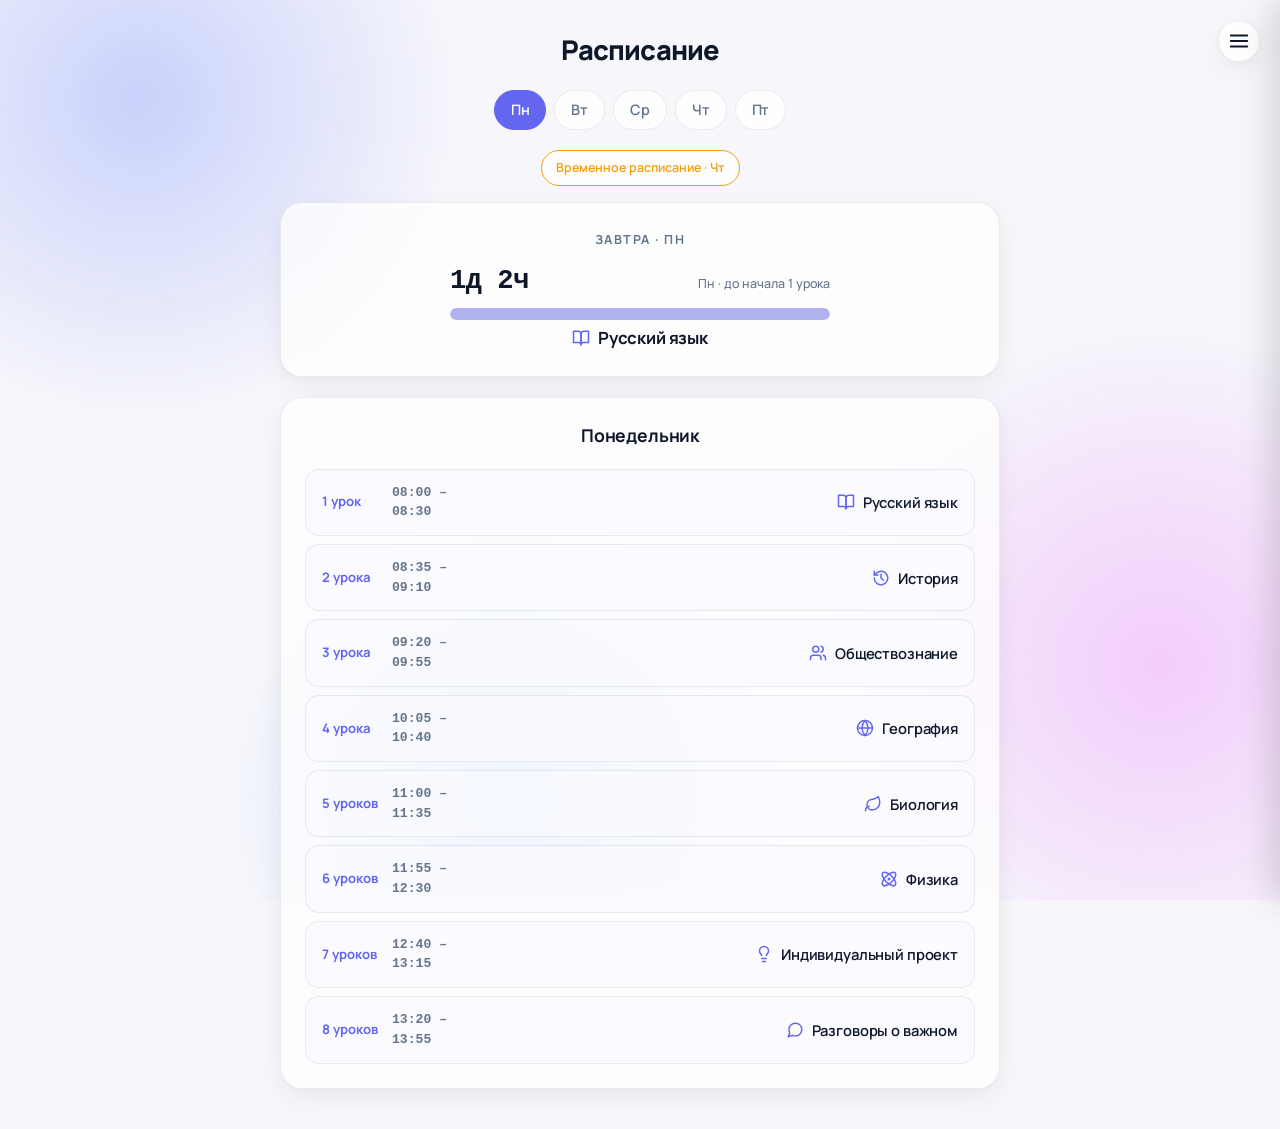
==== commit 79bec461: "обновление с исправлениями в основном" ====
--- a/index.html
+++ b/index.html
@@ -1,424 +1,440 @@
-<!DOCTYPE html>
-<html lang="ru">
-<head>
-    <meta charset="UTF-8">
-    <meta name="viewport" content="width=device-width, initial-scale=1.0">
-    <meta name="description" content="Расписание уроков">
-    <meta name="author" content="Despenced">
-    <meta name="color-scheme" content="light dark">
-    <meta name="theme-color" content="#6366f1">
-    <title>Расписание</title>
-
-    <link rel="preconnect" href="https://fonts.googleapis.com">
-    <link rel="preconnect" href="https://fonts.gstatic.com" crossorigin>
-    <link href="https://fonts.googleapis.com/css2?family=Manrope:wght@400;500;600;700;800&family=JetBrains+Mono:wght@500;700&display=swap" rel="stylesheet">
-
-    <link rel="stylesheet" href="styles/base.css">
-    <link rel="stylesheet" href="styles/background.css">
-    <link rel="stylesheet" href="styles/header.css">
-    <link rel="stylesheet" href="styles/status.css">
-    <link rel="stylesheet" href="styles/schedule.css">
-    <link rel="stylesheet" href="styles/settings.css">
-    <link rel="stylesheet" href="styles/responsive.css">
-
-    <link rel="icon" type="image/png" href="icon.png">
-    <link rel="apple-touch-icon" href="icon.png">
-
-    <script>
-        (function () {
-            var SETTINGS_KEY = 'app-settings';
-            var THEME_KEY = 'theme';
-            var THEME_EXPLICIT_KEY = 'theme-explicit';
-
-            function isHex(v) { return typeof v === 'string' && /^#[0-9a-f]{6}$/i.test(v); }
-            function hexToRgb(hex) {
-                var c = hex.replace('#', '');
-                if (c.length !== 6 || !/^[0-9a-f]{6}$/i.test(c)) return { r: 99, g: 102, b: 241 };
-                return {
-                    r: parseInt(c.substr(0, 2), 16),
-                    g: parseInt(c.substr(2, 2), 16),
-                    b: parseInt(c.substr(4, 2), 16)
-                };
-            }
-            function pickTextColor(hex) {
-                var x = hexToRgb(hex);
-                return (0.2126 * x.r + 0.7152 * x.g + 0.0722 * x.b) > 160 ? '#0f172a' : '#ffffff';
-            }
-
-            var parsed = {};
-            try { parsed = JSON.parse(localStorage.getItem(SETTINGS_KEY) || '{}') || {}; } catch (e) {}
-
-            var explicit = localStorage.getItem(THEME_EXPLICIT_KEY) === '1';
-            var savedTheme = localStorage.getItem(THEME_KEY);
-            var prefersDark = window.matchMedia('(prefers-color-scheme: dark)').matches;
-            var theme = (explicit && savedTheme) ? savedTheme : (parsed.theme || (prefersDark ? 'dark' : 'light'));
-            if (theme !== 'custom' && theme !== 'light' && theme !== 'dark') {
-                theme = prefersDark ? 'dark' : 'light';
-            }
-
-            var root = document.documentElement;
-            var s = root.style;
-
-            if (theme === 'custom' && isHex(parsed.customThemeColor)) {
-                root.setAttribute('data-theme', parsed.customBaseTheme === 'dark' ? 'dark' : 'light');
-                var rgb = hexToRgb(parsed.customThemeColor);
-                var op = (typeof parsed.customThemeOpacity === 'number' && isFinite(parsed.customThemeOpacity))
-                    ? parsed.customThemeOpacity : 25;
-                var a = 1 - Math.min(100, Math.max(0, op)) / 100;
-                s.setProperty('--surface', 'rgba(' + rgb.r + ',' + rgb.g + ',' + rgb.b + ',' + a.toFixed(3) + ')');
-                s.setProperty('--surface-strong', 'rgba(' + rgb.r + ',' + rgb.g + ',' + rgb.b + ',' + Math.min(1, a + 0.15).toFixed(3) + ')');
-                s.setProperty('--surface-solid', parsed.customThemeColor);
-                s.setProperty('--surface-2', 'rgba(' + rgb.r + ',' + rgb.g + ',' + rgb.b + ',' + Math.max(0, a - 0.2).toFixed(3) + ')');
-            } else {
-                root.setAttribute('data-theme', theme === 'custom' ? 'light' : theme);
-            }
-
-            if (isHex(parsed.accentColor)) {
-                s.setProperty('--accent-override', parsed.accentColor);
-                s.setProperty('--accent-text-override', pickTextColor(parsed.accentColor));
-            }
-            if (isHex(parsed.lessonColor)) s.setProperty('--lesson-color-override', parsed.lessonColor);
-            if (isHex(parsed.breakColor)) s.setProperty('--break-color-override', parsed.breakColor);
-            if (isHex(parsed.heartOutlineColor)) s.setProperty('--heart-outline-override', parsed.heartOutlineColor);
-
-            var glowRaw = parsed.glowIntensity;
-            var glowNum = 0;
-            if (glowRaw === 'soft') glowNum = 8;
-            else if (glowRaw === 'strong') glowNum = 16;
-            else if (typeof glowRaw === 'number' && isFinite(glowRaw)) glowNum = glowRaw;
-            if (glowNum > 0) {
-                root.setAttribute('data-glow', 'on');
-                s.setProperty('--glow-blur', glowNum + 'px');
-            } else {
-                root.setAttribute('data-glow', 'off');
-            }
-
-            var how = parsed.heartOutlineWidth;
-            if (typeof how !== 'number' || !isFinite(how) || how < 0) how = 1.5;
-            s.setProperty('--heart-outline-width', how + 'px');
-
-            if (Array.isArray(parsed.orbsColors)) {
-                for (var i = 0; i < 3; i++) {
-                    if (isHex(parsed.orbsColors[i])) s.setProperty('--orb-' + (i + 1), parsed.orbsColors[i]);
-                }
-            }
-        })();
-    </script>
-</head>
-<body>
-    <div class="bg-solid" aria-hidden="true"></div>
-    <div class="bg-orbs" aria-hidden="true">
-        <span class="orb orb-1"></span>
-        <span class="orb orb-2"></span>
-        <span class="orb orb-3"></span>
-    </div>
-    <div class="bg-gradient" aria-hidden="true"></div>
-    <canvas class="bg-particles" id="particles-canvas" aria-hidden="true"></canvas>
-
-    <button id="menu-toggle" class="menu-toggle" type="button"
-            aria-label="Настройки"
-            aria-haspopup="dialog"
-            aria-controls="settings-panel"
-            aria-expanded="false">
-        <svg xmlns="http://www.w3.org/2000/svg" width="22" height="22" viewBox="0 0 24 24"
-             fill="none" stroke="currentColor" stroke-width="2"
-             stroke-linecap="round" stroke-linejoin="round" aria-hidden="true">
-            <line x1="3" y1="6" x2="21" y2="6"></line>
-            <line x1="3" y1="12" x2="21" y2="12"></line>
-            <line x1="3" y1="18" x2="21" y2="18"></line>
-        </svg>
-    </button>
-
-    <div id="settings-overlay" class="settings-overlay" hidden></div>
-
-    <aside id="settings-panel" class="settings-panel"
-           role="dialog" aria-modal="true" aria-labelledby="settings-title" inert>
-        <div class="settings-header">
-            <h3 id="settings-title">Настройки</h3>
-            <button id="settings-close" class="settings-close" type="button" aria-label="Закрыть">
-                <svg xmlns="http://www.w3.org/2000/svg" width="20" height="20" viewBox="0 0 24 24"
-                     fill="none" stroke="currentColor" stroke-width="2"
-                     stroke-linecap="round" stroke-linejoin="round" aria-hidden="true">
-                    <line x1="18" y1="6" x2="6" y2="18"></line>
-                    <line x1="6" y1="6" x2="18" y2="18"></line>
-                </svg>
-            </button>
-        </div>
-
-        <div class="settings-body">
-            <section class="settings-section" data-open="true">
-                <button class="settings-section__header" type="button" aria-expanded="true">
-                    <span>Настройки темы</span>
-                    <span class="settings-section__chevron" aria-hidden="true">›</span>
-                </button>
-                <div class="settings-section__body">
-                    <div class="settings-section__inner">
-                        <div class="setting-group">
-                            <div class="segmented segmented-wrap" id="theme-switch" role="group" aria-label="Тема">
-                                <button data-theme-value="dark" class="seg-btn" type="button">Тёмная</button>
-                                <button data-theme-value="light" class="seg-btn" type="button">Светлая</button>
-                                <button data-theme-value="custom" class="seg-btn" type="button">Свой цвет</button>
-                            </div>
-                        </div>
-
-                        <div class="setting-subgroup" id="custom-theme-settings">
-                            <div class="setting-group">
-                                <label class="setting-label" for="custom-theme-color">Цвет боксов</label>
-                                <div class="color-row">
-                                    <input type="color" id="custom-theme-color" value="#1e1b4b">
-                                    <span class="color-value" id="custom-theme-color-value">#1e1b4b</span>
-                                </div>
-                            </div>
-                            <div class="setting-group">
-                                <label class="setting-label" for="custom-theme-opacity">Прозрачность: <span id="custom-theme-opacity-value">25</span>%</label>
-                                <input type="range" id="custom-theme-opacity" min="0" max="100" step="1" value="25">
-                            </div>
-                        </div>
-                    </div>
-                </div>
-            </section>
-
-            <section class="settings-section" data-open="true">
-                <button class="settings-section__header" type="button" aria-expanded="true">
-                    <span>Настройки таймера</span>
-                    <span class="settings-section__chevron" aria-hidden="true">›</span>
-                </button>
-                <div class="settings-section__body">
-                    <div class="settings-section__inner">
-                        <div class="setting-group">
-                            <div class="segmented segmented-wrap" id="style-switch" role="group" aria-label="Стиль таймера">
-                                <button data-style="bar" class="seg-btn" type="button">Полоса</button>
-                                <button data-style="ring" class="seg-btn" type="button">Кольцо</button>
-                                <button data-style="clock" class="seg-btn" type="button">Часы</button>
-                                <button data-style="hearts" class="seg-btn" type="button">Сердечки</button>
-                            </div>
-                        </div>
-
-                        <div class="setting-group">
-                            <label class="setting-label" for="accent-color">Основной цвет</label>
-                            <div class="color-row">
-                                <input type="color" id="accent-color" value="#6366f1">
-                                <span class="color-value" id="accent-value">#6366f1</span>
-                            </div>
-                        </div>
-
-                        <div class="setting-group">
-                            <label class="setting-label" for="lesson-color">Цвет урока</label>
-                            <div class="color-row">
-                                <input type="color" id="lesson-color" value="#6366f1">
-                                <span class="color-value" id="lesson-value">#6366f1</span>
-                            </div>
-                        </div>
-
-                        <div class="setting-group">
-                            <label class="setting-label" for="break-color">Цвет перемены</label>
-                            <div class="color-row">
-                                <input type="color" id="break-color" value="#f59e0b">
-                                <span class="color-value" id="break-value">#f59e0b</span>
-                            </div>
-                        </div>
-
-                        <div class="setting-group">
-                            <label class="setting-label" for="glow-slider">Свечение: <span id="glow-value">0</span></label>
-                            <input type="range" id="glow-slider" min="0" max="20" step="1" value="0">
-                        </div>
-
-                        <div class="setting-subgroup" id="heart-settings">
-                            <div class="setting-group">
-                                <label class="setting-label" for="heart-outline-color">Обводка сердец</label>
-                                <div class="color-row">
-                                    <input type="color" id="heart-outline-color" value="#6366f1">
-                                    <span class="color-value" id="heart-outline-color-value">#6366f1</span>
-                                    <button type="button" id="heart-outline-reset" class="mini-btn" title="Синхронизировать с цветом урока">Авто</button>
-                                </div>
-                            </div>
-                            <div class="setting-group">
-                                <label class="setting-label" for="heart-outline-width">Толщина обводки: <span id="heart-outline-width-value">1.5</span></label>
-                                <input type="range" id="heart-outline-width" min="0" max="4" step="0.1" value="1.5">
-                            </div>
-                            <div class="setting-group">
-                                <span class="setting-label">Анимация сердец</span>
-                                <div class="segmented" id="heart-anim-switch" role="group" aria-label="Анимация сердец">
-                                    <button data-heart-anim="none" class="seg-btn" type="button">Выкл</button>
-                                    <button data-heart-anim="bounce" class="seg-btn" type="button">Подпрыгивание</button>
-                                </div>
-                            </div>
-                        </div>
-                    </div>
-                </div>
-            </section>
-
-            <section class="settings-section" data-open="true">
-                <button class="settings-section__header" type="button" aria-expanded="true">
-                    <span>Настройки фона</span>
-                    <span class="settings-section__chevron" aria-hidden="true">›</span>
-                </button>
-                <div class="settings-section__body">
-                    <div class="settings-section__inner">
-                        <div class="setting-group">
-                            <div class="segmented segmented-wrap" id="bg-switch" role="group" aria-label="Фон">
-                                <button data-bg="orbs" class="seg-btn" type="button">Орбы</button>
-                                <button data-bg="1color" class="seg-btn" type="button">Сплошной</button>
-                                <button data-bg="gradient" class="seg-btn" type="button">Градиент</button>
-                                <button data-bg="particles" class="seg-btn" type="button">Частицы</button>
-                            </div>
-                        </div>
-
-                        <div class="setting-subgroup" id="orbs-settings">
-                            <div class="setting-group">
-                                <span class="setting-label">Цвета орбов</span>
-                                <div class="multi-color-list" id="orbs-colors"></div>
-                            </div>
-                        </div>
-
-                        <div class="setting-subgroup" id="solid-settings">
-                            <div class="setting-group">
-                                <label class="setting-label" for="solid-color">Цвет фона</label>
-                                <div class="color-row">
-                                    <input type="color" id="solid-color" value="#6366f1">
-                                    <span class="color-value" id="solid-color-value">#6366f1</span>
-                                </div>
-                            </div>
-                        </div>
-
-                        <div class="setting-subgroup" id="gradient-settings">
-                            <div class="setting-group">
-                                <label class="setting-label" for="gradient-color1">Цвет 1</label>
-                                <div class="color-row">
-                                    <input type="color" id="gradient-color1" value="#a5b4fc">
-                                    <span class="color-value" id="gradient-color1-value">#a5b4fc</span>
-                                </div>
-                            </div>
-                            <div class="setting-group">
-                                <label class="setting-label" for="gradient-color2">Цвет 2</label>
-                                <div class="color-row">
-                                    <input type="color" id="gradient-color2" value="#f0abfc">
-                                    <span class="color-value" id="gradient-color2-value">#f0abfc</span>
-                                </div>
-                            </div>
-
-                            <div class="setting-group">
-                                <label class="setting-switch" for="gradient-rotate">
-                                    <span>Динамическое вращение</span>
-                                    <input type="checkbox" id="gradient-rotate">
-                                </label>
-                            </div>
-
-                            <div class="setting-group" id="gradient-static-angle">
-                                <label class="setting-label" for="gradient-angle">Наклон: <span id="gradient-angle-value">135</span>°</label>
-                                <input type="range" id="gradient-angle" min="0" max="360" step="1" value="135">
-                            </div>
-
-                            <div class="setting-group" id="gradient-rotate-settings">
-                                <div class="dual-slider-desktop">
-                                    <div class="dual-slider-labels">
-                                        <span id="gradient-angle-from-value">30</span>
-                                        <span id="gradient-angle-to-value">210</span>
-                                    </div>
-                                    <div class="dual-slider">
-                                        <input type="range" id="gradient-angle-from" min="0" max="360" step="1" value="30" aria-label="Начальный угол">
-                                        <input type="range" id="gradient-angle-to" min="0" max="360" step="1" value="210" aria-label="Конечный угол">
-                                    </div>
-                                </div>
-                                <div class="dual-slider-mobile">
-                                    <div class="setting-group">
-                                        <label class="setting-label" for="gradient-angle-from-mobile">От: <span id="gradient-angle-from-mobile-value">30</span>°</label>
-                                        <input type="range" id="gradient-angle-from-mobile" min="0" max="360" step="1" value="30">
-                                    </div>
-                                    <div class="setting-group">
-                                        <label class="setting-label" for="gradient-angle-to-mobile">До: <span id="gradient-angle-to-mobile-value">210</span>°</label>
-                                        <input type="range" id="gradient-angle-to-mobile" min="0" max="360" step="1" value="210">
-                                    </div>
-                                </div>
-                                <div class="setting-group">
-                                    <label class="setting-label" for="gradient-speed">Скорость: <span id="gradient-speed-value">50</span>%</label>
-                                    <input type="range" id="gradient-speed" min="1" max="100" step="1" value="50">
-                                </div>
-                            </div>
-                        </div>
-
-                        <div class="setting-subgroup" id="particles-settings">
-                            <div class="setting-group">
-                                <label class="setting-label" for="particles-count">Количество частиц:
-                                    <input type="number" id="particles-count-value" class="num-input" min="1" max="100" value="5">
-                                </label>
-                                <input type="range" id="particles-count" min="1" max="10" value="5">
-                            </div>
-
-                            <div class="setting-group">
-                                <label class="setting-label" for="particles-blur">Размытие:
-                                    <input type="number" id="particles-blur-value" class="num-input" min="0" max="100" value="0">
-                                </label>
-                                <input type="range" id="particles-blur" min="0" max="10" value="0">
-                            </div>
-
-                            <div class="setting-group">
-                                <span class="setting-label">Форма частиц</span>
-                                <div class="segmented segmented-wrap" id="particles-shape" role="group" aria-label="Форма частиц">
-                                    <button data-shape="dot" class="seg-btn" type="button">Точка</button>
-                                    <button data-shape="heart" class="seg-btn" type="button">Сердце</button>
-                                    <button data-shape="triangle" class="seg-btn" type="button">Треугольник</button>
-                                    <button data-shape="random" class="seg-btn" type="button">Случайно</button>
-                                </div>
-                            </div>
-
-                            <div class="setting-group">
-                                <span class="setting-label">Цвета частиц</span>
-                                <div class="multi-color-list" id="particles-colors"></div>
-                                <button type="button" id="particles-color-add" class="mini-btn">+ Добавить цвет</button>
-                            </div>
-                        </div>
-                    </div>
-                </div>
-            </section>
-        </div>
-
-        <div class="settings-footer">
-            <button id="reset-settings" class="reset-btn" type="button">Сбросить настройки</button>
-            <a href="https://github.com/despensed/schedule" target="_blank" rel="noopener noreferrer" class="github-link">
-                <svg xmlns="http://www.w3.org/2000/svg" width="16" height="16" viewBox="0 0 24 24" fill="currentColor" aria-hidden="true">
-                    <path d="M12 2C6.48 2 2 6.58 2 12.25c0 4.53 2.87 8.37 6.84 9.73.5.09.68-.22.68-.49 0-.24-.01-.87-.01-1.7-2.78.62-3.37-1.37-3.37-1.37-.45-1.18-1.11-1.5-1.11-1.5-.91-.64.07-.62.07-.62 1 .07 1.53 1.05 1.53 1.05.89 1.57 2.34 1.12 2.91.86.09-.66.35-1.12.63-1.38-2.22-.26-4.55-1.14-4.55-5.06 0-1.12.39-2.03 1.03-2.75-.1-.26-.45-1.3.1-2.7 0 0 .84-.28 2.75 1.05A9.3 9.3 0 0 1 12 6.84c.85 0 1.7.12 2.5.35 1.91-1.33 2.75-1.05 2.75-1.05.55 1.4.2 2.44.1 2.7.64.72 1.03 1.63 1.03 2.75 0 3.93-2.33 4.8-4.56 5.05.36.32.68.95.68 1.91 0 1.38-.01 2.5-.01 2.84 0 .27.18.59.69.49A10.02 10.02 0 0 0 22 12.25C22 6.58 17.52 2 12 2z"/>
-                </svg>
-                <span>GitHub</span>
-            </a>
-        </div>
-    </aside>
-
-    <div id="confirm-overlay" class="confirm-overlay">
-        <div class="confirm-dialog" role="dialog" aria-modal="true" aria-labelledby="confirm-title">
-            <p id="confirm-title">Сбросить все настройки?</p>
-            <div class="confirm-actions">
-                <button id="confirm-cancel" class="mini-btn" type="button">Отмена</button>
-                <button id="confirm-ok" class="mini-btn mini-btn--danger" type="button">Сбросить</button>
-            </div>
-        </div>
-    </div>
-
-    <header>
-        <h1>
-            <button type="button" id="header-title" title="К сегодняшнему дню">Расписание</button>
-        </h1>
-        <nav aria-label="Дни недели">
-            <ul>
-                <li><a href="#monday" data-day="monday">Пн</a></li>
-                <li><a href="#tuesday" data-day="tuesday">Вт</a></li>
-                <li><a href="#wednesday" data-day="wednesday">Ср</a></li>
-                <li><a href="#thursday" data-day="thursday">Чт</a></li>
-                <li><a href="#friday" data-day="friday">Пт</a></li>
-            </ul>
-        </nav>
-    </header>
-
-    <div id="offline-badge" class="offline-badge" role="status" hidden>Офлайн · данные из кеша</div>
-    <div id="temp-badge" class="offline-badge temp-badge" role="status" hidden></div>
-
-    <main>
-        <section id="home">
-            <h2 class="section-title">Сейчас</h2>
-            <p class="status-text-only">Загрузка...</p>
-        </section>
-    </main>
-
-    <script type="module" src="js/main.js"></script>
-</body>
-            </html>
+<!DOCTYPE html>
+<html lang="ru">
+<head>
+    <meta charset="UTF-8">
+    <meta name="viewport" content="width=device-width, initial-scale=1.0">
+    <meta name="description" content="Расписание уроков">
+    <meta name="author" content="Despenced">
+    <meta name="color-scheme" content="light dark">
+    <meta name="theme-color" content="#6366f1">
+    <title>Расписание</title>
+
+    <link rel="preconnect" href="https://fonts.googleapis.com">
+    <link rel="preconnect" href="https://fonts.gstatic.com" crossorigin>
+    <link href="https://fonts.googleapis.com/css2?family=Manrope:wght@400;500;600;700;800&family=JetBrains+Mono:wght@500;700&display=swap" rel="stylesheet">
+
+    <link rel="stylesheet" href="styles/base.css">
+    <link rel="stylesheet" href="styles/background.css">
+    <link rel="stylesheet" href="styles/header.css">
+    <link rel="stylesheet" href="styles/status.css">
+    <link rel="stylesheet" href="styles/schedule.css">
+    <link rel="stylesheet" href="styles/settings.css">
+    <link rel="stylesheet" href="styles/responsive.css">
+
+    <link rel="icon" type="image/png" href="icon.png">
+    <link rel="apple-touch-icon" href="icon.png">
+
+    <script>
+        (function () {
+            var SETTINGS_KEY = 'app-settings';
+            var THEME_KEY = 'theme';
+            var THEME_EXPLICIT_KEY = 'theme-explicit';
+
+            function isHex(v) { return typeof v === 'string' && /^#[0-9a-f]{6}$/i.test(v); }
+            function clamp(v, lo, hi) { return Math.min(hi, Math.max(lo, v)); }
+            function hexToRgb(hex) {
+                var c = hex.replace('#', '');
+                if (c.length !== 6 || !/^[0-9a-f]{6}$/i.test(c)) return { r: 99, g: 102, b: 241 };
+                return {
+                    r: parseInt(c.substr(0, 2), 16),
+                    g: parseInt(c.substr(2, 2), 16),
+                    b: parseInt(c.substr(4, 2), 16)
+                };
+            }
+            function pickTextColor(hex) {
+                var x = hexToRgb(hex);
+                return (0.2126 * x.r + 0.7152 * x.g + 0.0722 * x.b) > 160 ? '#0f172a' : '#ffffff';
+            }
+
+            var parsed = {};
+            try { parsed = JSON.parse(localStorage.getItem(SETTINGS_KEY) || '{}') || {}; } catch (e) {}
+
+            var explicit = localStorage.getItem(THEME_EXPLICIT_KEY) === '1';
+            var savedTheme = localStorage.getItem(THEME_KEY);
+            var prefersDark = window.matchMedia('(prefers-color-scheme: dark)').matches;
+
+            var THEME_VALUES = ['light', 'dark', 'custom'];
+            var theme = (explicit && THEME_VALUES.indexOf(savedTheme) >= 0)
+                ? savedTheme
+                : (prefersDark ? 'dark' : 'light');
+
+            var root = document.documentElement;
+            var s = root.style;
+
+            if (theme === 'custom' && isHex(parsed.customThemeColor)) {
+                root.setAttribute('data-theme', parsed.customBaseTheme === 'dark' ? 'dark' : 'light');
+                var rgb = hexToRgb(parsed.customThemeColor);
+                var op = (typeof parsed.customThemeOpacity === 'number' && isFinite(parsed.customThemeOpacity))
+                    ? clamp(parsed.customThemeOpacity, 0, 100) : 25;
+                var a = 1 - op / 100;
+                s.setProperty('--surface', 'rgba(' + rgb.r + ',' + rgb.g + ',' + rgb.b + ',' + a.toFixed(3) + ')');
+                s.setProperty('--surface-strong', 'rgba(' + rgb.r + ',' + rgb.g + ',' + rgb.b + ',' + Math.min(1, a + 0.15).toFixed(3) + ')');
+                s.setProperty('--surface-solid', parsed.customThemeColor);
+                s.setProperty('--surface-2', 'rgba(' + rgb.r + ',' + rgb.g + ',' + rgb.b + ',' + Math.max(0, a - 0.2).toFixed(3) + ')');
+            } else {
+                root.setAttribute('data-theme', theme === 'custom'
+                    ? (parsed.customBaseTheme === 'dark' ? 'dark' : 'light')
+                    : theme);
+            }
+
+            if (isHex(parsed.accentColor)) {
+                s.setProperty('--accent-override', parsed.accentColor);
+                s.setProperty('--accent-text-override', pickTextColor(parsed.accentColor));
+            }
+            if (isHex(parsed.lessonColor)) s.setProperty('--lesson-color-override', parsed.lessonColor);
+            if (isHex(parsed.breakColor)) s.setProperty('--break-color-override', parsed.breakColor);
+            if (isHex(parsed.heartOutlineColor)) s.setProperty('--heart-outline-override', parsed.heartOutlineColor);
+
+            var glowRaw = parsed.glowIntensity;
+            var glowNum = 0;
+            if (glowRaw === 'off') glowNum = 0;
+            else if (glowRaw === 'soft') glowNum = 8;
+            else if (glowRaw === 'strong') glowNum = 16;
+            else if (typeof glowRaw === 'number' && isFinite(glowRaw)) glowNum = glowRaw;
+            glowNum = clamp(glowNum, 0, 20);
+            if (glowNum > 0) {
+                root.setAttribute('data-glow', 'on');
+                s.setProperty('--glow-blur', glowNum + 'px');
+            } else {
+                root.setAttribute('data-glow', 'off');
+            }
+
+            var how = parsed.heartOutlineWidth;
+            if (typeof how !== 'number' || !isFinite(how)) how = 1.5;
+            s.setProperty('--heart-outline-width', clamp(how, 0, 4) + 'px');
+
+            if (Array.isArray(parsed.orbsColors)) {
+                for (var i = 0; i < 3; i++) {
+                    if (isHex(parsed.orbsColors[i])) s.setProperty('--orb-' + (i + 1), parsed.orbsColors[i]);
+                }
+            }
+        })();
+    </script>
+</head>
+<body>
+    <div class="bg-solid" aria-hidden="true"></div>
+    <div class="bg-orbs" aria-hidden="true">
+        <span class="orb orb-1"></span>
+        <span class="orb orb-2"></span>
+        <span class="orb orb-3"></span>
+    </div>
+    <div class="bg-gradient" aria-hidden="true"></div>
+    <canvas class="bg-particles" id="particles-canvas" aria-hidden="true"></canvas>
+
+    <button id="menu-toggle" class="menu-toggle" type="button"
+            aria-label="Настройки"
+            aria-haspopup="dialog"
+            aria-controls="settings-panel"
+            aria-expanded="false">
+        <svg xmlns="http://www.w3.org/2000/svg" width="22" height="22" viewBox="0 0 24 24"
+             fill="none" stroke="currentColor" stroke-width="2"
+             stroke-linecap="round" stroke-linejoin="round" aria-hidden="true">
+            <line x1="3" y1="6" x2="21" y2="6"></line>
+            <line x1="3" y1="12" x2="21" y2="12"></line>
+            <line x1="3" y1="18" x2="21" y2="18"></line>
+        </svg>
+    </button>
+
+    <div id="settings-overlay" class="settings-overlay" hidden></div>
+
+    <aside id="settings-panel" class="settings-panel"
+           role="dialog" aria-modal="true" aria-labelledby="settings-title" inert>
+        <div class="settings-header">
+            <h3 id="settings-title">Настройки</h3>
+            <button id="settings-close" class="settings-close" type="button" aria-label="Закрыть">
+                <svg xmlns="http://www.w3.org/2000/svg" width="20" height="20" viewBox="0 0 24 24"
+                     fill="none" stroke="currentColor" stroke-width="2"
+                     stroke-linecap="round" stroke-linejoin="round" aria-hidden="true">
+                    <line x1="18" y1="6" x2="6" y2="18"></line>
+                    <line x1="6" y1="6" x2="18" y2="18"></line>
+                </svg>
+            </button>
+        </div>
+
+        <div class="settings-body">
+            <section class="settings-section" data-open="true">
+                <button class="settings-section__header" type="button" aria-expanded="true">
+                    <span>Настройки темы</span>
+                    <span class="settings-section__chevron" aria-hidden="true">›</span>
+                </button>
+                <div class="settings-section__body">
+                    <div class="settings-section__inner">
+                        <div class="setting-group">
+                            <div class="segmented segmented-wrap" id="theme-switch" role="group" aria-label="Тема">
+                                <button data-theme-value="dark" class="seg-btn" type="button">Тёмная</button>
+                                <button data-theme-value="light" class="seg-btn" type="button">Светлая</button>
+                                <button data-theme-value="custom" class="seg-btn" type="button">Свой цвет</button>
+                            </div>
+                        </div>
+
+                        <div class="setting-subgroup" id="custom-theme-settings">
+                            <div class="setting-group">
+                                <label class="setting-label" for="custom-theme-color">Цвет боксов</label>
+                                <div class="color-row">
+                                    <input type="color" id="custom-theme-color" value="#1e1b4b">
+                                    <span class="color-value" id="custom-theme-color-value">#1e1b4b</span>
+                                </div>
+                            </div>
+                            <div class="setting-group">
+                                <label class="setting-label" for="custom-theme-opacity">Прозрачность: <span id="custom-theme-opacity-value">25</span>%</label>
+                                <input type="range" id="custom-theme-opacity" min="0" max="100" step="1" value="25">
+                            </div>
+                        </div>
+                    </div>
+                </div>
+            </section>
+
+            <section class="settings-section" data-open="true">
+                <button class="settings-section__header" type="button" aria-expanded="true">
+                    <span>Настройки таймера</span>
+                    <span class="settings-section__chevron" aria-hidden="true">›</span>
+                </button>
+                <div class="settings-section__body">
+                    <div class="settings-section__inner">
+                        <div class="setting-group">
+                            <div class="segmented segmented-wrap" id="style-switch" role="group" aria-label="Стиль таймера">
+                                <button data-style="bar" class="seg-btn" type="button">Полоса</button>
+                                <button data-style="ring" class="seg-btn" type="button">Кольцо</button>
+                                <button data-style="clock" class="seg-btn" type="button">Часы</button>
+                                <button data-style="hearts" class="seg-btn" type="button">Сердечки</button>
+                            </div>
+                        </div>
+
+                        <div class="setting-group">
+                            <label class="setting-label" for="accent-color">Основной цвет</label>
+                            <div class="color-row">
+                                <input type="color" id="accent-color" value="#6366f1">
+                                <span class="color-value" id="accent-color-value">#6366f1</span>
+                            </div>
+                        </div>
+
+                        <div class="setting-group">
+                            <label class="setting-label" for="lesson-color">Цвет урока</label>
+                            <div class="color-row">
+                                <input type="color" id="lesson-color" value="#6366f1">
+                                <span class="color-value" id="lesson-color-value">#6366f1</span>
+                            </div>
+                        </div>
+
+                        <div class="setting-group">
+                            <label class="setting-label" for="break-color">Цвет перемены</label>
+                            <div class="color-row">
+                                <input type="color" id="break-color" value="#f59e0b">
+                                <span class="color-value" id="break-color-value">#f59e0b</span>
+                            </div>
+                        </div>
+
+                        <div class="setting-group">
+                            <label class="setting-label" for="glow-slider">Свечение: <span id="glow-value">0</span></label>
+                            <input type="range" id="glow-slider" min="0" max="20" step="1" value="0">
+                        </div>
+
+                        <div class="setting-subgroup" id="heart-settings">
+                            <div class="setting-group">
+                                <label class="setting-label" for="heart-outline-color">Обводка сердец</label>
+                                <div class="color-row">
+                                    <input type="color" id="heart-outline-color" value="#6366f1">
+                                    <span class="color-value" id="heart-outline-color-value">#6366f1</span>
+                                    <button type="button" id="heart-outline-reset" class="mini-btn" title="Синхронизировать с цветом урока">Авто</button>
+                                </div>
+                            </div>
+                            <div class="setting-group">
+                                <label class="setting-label" for="heart-outline-width">Толщина обводки: <span id="heart-outline-width-value">1.5</span></label>
+                                <input type="range" id="heart-outline-width" min="0" max="4" step="0.1" value="1.5">
+                            </div>
+                            <div class="setting-group">
+                                <span class="setting-label">Анимация сердец</span>
+                                <div class="segmented" id="heart-anim-switch" role="group" aria-label="Анимация сердец">
+                                    <button data-heart-anim="none" class="seg-btn" type="button">Выкл</button>
+                                    <button data-heart-anim="bounce" class="seg-btn" type="button">Подпрыгивание</button>
+                                </div>
+                            </div>
+                        </div>
+                    </div>
+                </div>
+            </section>
+
+            <section class="settings-section" data-open="true">
+                <button class="settings-section__header" type="button" aria-expanded="true">
+                    <span>Настройки фона</span>
+                    <span class="settings-section__chevron" aria-hidden="true">›</span>
+                </button>
+                <div class="settings-section__body">
+                    <div class="settings-section__inner">
+                        <div class="setting-group">
+                            <div class="segmented segmented-wrap" id="bg-switch" role="group" aria-label="Фон">
+                                <button data-bg="orbs" class="seg-btn" type="button">Орбы</button>
+                                <button data-bg="1color" class="seg-btn" type="button">Сплошной</button>
+                                <button data-bg="gradient" class="seg-btn" type="button">Градиент</button>
+                                <button data-bg="particles" class="seg-btn" type="button">Частицы</button>
+                            </div>
+                        </div>
+
+                        <div class="setting-subgroup" id="orbs-settings">
+                            <div class="setting-group">
+                                <span class="setting-label">Цвета орбов</span>
+                                <div class="multi-color-list" id="orbs-colors"></div>
+                            </div>
+                        </div>
+
+                        <div class="setting-subgroup" id="solid-settings">
+                            <div class="setting-group">
+                                <label class="setting-label" for="solid-color">Цвет фона</label>
+                                <div class="color-row">
+                                    <input type="color" id="solid-color" value="#6366f1">
+                                    <span class="color-value" id="solid-color-value">#6366f1</span>
+                                </div>
+                            </div>
+                        </div>
+
+                        <div class="setting-subgroup" id="gradient-settings">
+                            <div class="setting-group">
+                                <label class="setting-label" for="gradient-color1">Цвет 1</label>
+                                <div class="color-row">
+                                    <input type="color" id="gradient-color1" value="#a5b4fc">
+                                    <span class="color-value" id="gradient-color1-value">#a5b4fc</span>
+                                </div>
+                            </div>
+                            <div class="setting-group">
+                                <label class="setting-label" for="gradient-color2">Цвет 2</label>
+                                <div class="color-row">
+                                    <input type="color" id="gradient-color2" value="#f0abfc">
+                                    <span class="color-value" id="gradient-color2-value">#f0abfc</span>
+                                </div>
+                            </div>
+
+                            <div class="setting-group">
+                                <label class="setting-switch" for="gradient-rotate">
+                                    <span>Динамическое вращение</span>
+                                    <input type="checkbox" id="gradient-rotate">
+                                </label>
+                            </div>
+
+                            <div class="setting-group" id="gradient-static-angle">
+                                <label class="setting-label" for="gradient-angle">Наклон: <span id="gradient-angle-value">135</span>°</label>
+                                <input type="range" id="gradient-angle" min="0" max="360" step="1" value="135">
+                            </div>
+
+                            <div class="setting-group" id="gradient-rotate-settings">
+                                <div class="dual-slider-desktop">
+                                    <div class="dual-slider-labels">
+                                        <span id="gradient-angle-from-value">30</span>
+                                        <span id="gradient-angle-to-value">210</span>
+                                    </div>
+                                    <div class="dual-slider">
+                                        <input type="range" id="gradient-angle-from" min="0" max="360" step="1" value="30" aria-label="Начальный угол">
+                                        <input type="range" id="gradient-angle-to" min="0" max="360" step="1" value="210" aria-label="Конечный угол">
+                                    </div>
+                                </div>
+                                <div class="dual-slider-mobile">
+                                    <div class="setting-group">
+                                        <label class="setting-label" for="gradient-angle-from-mobile">От: <span id="gradient-angle-from-mobile-value">30</span>°</label>
+                                        <input type="range" id="gradient-angle-from-mobile" min="0" max="360" step="1" value="30">
+                                    </div>
+                                    <div class="setting-group">
+                                        <label class="setting-label" for="gradient-angle-to-mobile">До: <span id="gradient-angle-to-mobile-value">210</span>°</label>
+                                        <input type="range" id="gradient-angle-to-mobile" min="0" max="360" step="1" value="210">
+                                    </div>
+                                </div>
+                                <div class="setting-group">
+                                    <label class="setting-label" for="gradient-speed">Скорость: <span id="gradient-speed-value">50</span>%</label>
+                                    <input type="range" id="gradient-speed" min="1" max="100" step="1" value="50">
+                                </div>
+                            </div>
+                        </div>
+
+                        <div class="setting-subgroup" id="particles-settings">
+                            <div class="setting-group">
+                                <span class="setting-label">Количество частиц:
+                                    <input type="number" id="particles-count-value" class="num-input" min="1" max="100" value="5"
+                                           aria-label="Количество частиц">
+                                </span>
+                                <input type="range" id="particles-count" min="1" max="100" step="1" value="5"
+                                       aria-label="Количество частиц">
+                            </div>
+
+                            <div class="setting-group">
+                                <span class="setting-label">Размытие:
+                                    <input type="number" id="particles-blur-value" class="num-input" min="0" max="100" value="0"
+                                           aria-label="Размытие частиц">
+                                </span>
+                                <input type="range" id="particles-blur" min="0" max="100" step="1" value="0"
+                                       aria-label="Размытие частиц">
+                            </div>
+
+                            <div class="setting-group">
+                                <span class="setting-label">Форма частиц</span>
+                                <div class="segmented segmented-wrap" id="particles-shape" role="group" aria-label="Форма частиц">
+                                    <button data-shape="dot" class="seg-btn" type="button">Точка</button>
+                                    <button data-shape="heart" class="seg-btn" type="button">Сердце</button>
+                                    <button data-shape="triangle" class="seg-btn" type="button">Треугольник</button>
+                                    <button data-shape="random" class="seg-btn" type="button">Случайно</button>
+                                </div>
+                            </div>
+
+                            <div class="setting-group">
+                                <span class="setting-label">Цвета частиц</span>
+                                <div class="multi-color-list" id="particles-colors"></div>
+                                <button type="button" id="particles-color-add" class="mini-btn">+ Добавить цвет</button>
+                            </div>
+                        </div>
+                    </div>
+                </div>
+            </section>
+        </div>
+
+        <div class="settings-footer">
+            <button id="reset-settings" class="reset-btn" type="button">Сбросить настройки</button>
+            <a href="https://github.com/despensed/schedule" target="_blank" rel="noopener noreferrer" class="github-link">
+                <svg xmlns="http://www.w3.org/2000/svg" width="16" height="16" viewBox="0 0 24 24" fill="currentColor" aria-hidden="true">
+                    <path d="M12 2C6.48 2 2 6.58 2 12.25c0 4.53 2.87 8.37 6.84 9.73.5.09.68-.22.68-.49 0-.24-.01-.87-.01-1.7-2.78.62-3.37-1.37-3.37-1.37-.45-1.18-1.11-1.5-1.11-1.5-.91-.64.07-.62.07-.62 1 .07 1.53 1.05 1.53 1.05.89 1.57 2.34 1.12 2.91.86.09-.66.35-1.12.63-1.38-2.22-.26-4.55-1.14-4.55-5.06 0-1.12.39-2.03 1.03-2.75-.1-.26-.45-1.3.1-2.7 0 0 .84-.28 2.75 1.05A9.3 9.3 0 0 1 12 6.84c.85 0 1.7.12 2.5.35 1.91-1.33 2.75-1.05 2.75-1.05.55 1.4.2 2.44.1 2.7.64.72 1.03 1.63 1.03 2.75 0 3.93-2.33 4.8-4.56 5.05.36.32.68.95.68 1.91 0 1.38-.01 2.5-.01 2.84 0 .27.18.59.69.49A10.02 10.02 0 0 0 22 12.25C22 6.58 17.52 2 12 2z"/>
+                </svg>
+                <span>GitHub</span>
+            </a>
+        </div>
+    </aside>
+
+    <div id="confirm-overlay" class="confirm-overlay">
+        <div class="confirm-dialog" role="dialog" aria-modal="true" aria-labelledby="confirm-title">
+            <p id="confirm-title">Сбросить все настройки?</p>
+            <div class="confirm-actions">
+                <button id="confirm-cancel" class="mini-btn" type="button">Отмена</button>
+                <button id="confirm-ok" class="mini-btn mini-btn--danger" type="button">Сбросить</button>
+            </div>
+        </div>
+    </div>
+
+    <header>
+        <h1>
+            <button type="button" id="header-title" title="К сегодняшнему дню">Расписание</button>
+        </h1>
+        <nav aria-label="Дни недели">
+            <ul>
+                <li><a href="#monday" data-day="monday">Пн</a></li>
+                <li><a href="#tuesday" data-day="tuesday">Вт</a></li>
+                <li><a href="#wednesday" data-day="wednesday">Ср</a></li>
+                <li><a href="#thursday" data-day="thursday">Чт</a></li>
+                <li><a href="#friday" data-day="friday">Пт</a></li>
+            </ul>
+        </nav>
+    </header>
+
+    <div id="offline-badge" class="offline-badge" role="status" hidden>Офлайн · данные из кеша</div>
+    <div id="temp-badge" class="offline-badge temp-badge" role="status" hidden></div>
+
+    <main>
+        <noscript>
+            <section class="noscript-card">
+                <h2 class="section-title">Сейчас</h2>
+                <p class="status-text-only">Для просмотра расписания нужен JavaScript.</p>
+            </section>
+        </noscript>
+        <section id="home">
+            <h2 class="section-title">Сейчас</h2>
+            <p class="status-text-only">Загрузка...</p>
+        </section>
+    </main>
+
+    <script type="module" src="js/main.js"></script>
+</body>
+            </html>
--- a/styles/base.css
+++ b/styles/base.css
@@ -1,71 +1,80 @@
-:root {
-    --bg: #f6f6fb;
-    --surface: rgba(255, 255, 255, 0.75);
-    --surface-strong: rgba(255, 255, 255, 0.9);
-    --surface-solid: #ffffff;
-    --surface-2: rgba(250, 250, 255, 0.6);
-    --text: #0f172a;
-    --text-muted: #64748b;
-    --border: rgba(15, 23, 42, 0.08);
-    --accent: var(--accent-override, #6366f1);
-    --accent-text: var(--accent-text-override, #ffffff);
-    --lesson-color: var(--lesson-color-override, #6366f1);
-    --break-color: var(--break-color-override, #f59e0b);
-    --heart-outline-color: var(--heart-outline-override, #6366f1);
-    --ring-bg: rgba(15, 23, 42, 0.08);
-    --shadow: 0 1px 3px rgba(15, 23, 42, 0.04), 0 8px 24px rgba(15, 23, 42, 0.06);
-    --orb-1: #a5b4fc;
-    --orb-2: #f0abfc;
-    --orb-3: #93c5fd;
-    --orb-opacity: 0.55;
-}
-
-[data-theme="dark"] {
-    --bg: #06060b;
-    --surface: rgba(22, 22, 32, 0.75);
-    --surface-strong: rgba(22, 22, 32, 0.9);
-    --surface-solid: #161620;
-    --surface-2: rgba(28, 28, 40, 0.55);
-    --text: #f1f5f9;
-    --text-muted: #94a3b8;
-    --border: rgba(255, 255, 255, 0.08);
-    --ring-bg: rgba(255, 255, 255, 0.08);
-    --shadow: 0 1px 3px rgba(0, 0, 0, 0.4), 0 8px 24px rgba(0, 0, 0, 0.3);
-    --orb-1: #4338ca;
-    --orb-2: #7e22ce;
-    --orb-3: #0369a1;
-    --orb-opacity: 0.5;
-}
-
-* { box-sizing: border-box; margin: 0; padding: 0; }
-
-body {
-    font-family: 'Manrope', -apple-system, BlinkMacSystemFont, 'Segoe UI', Roboto, sans-serif;
-    background-color: var(--bg);
-    color: var(--text);
-    line-height: 1.5;
-    padding: 24px 20px 40px;
-    min-height: 100vh;
-    -webkit-font-smoothing: antialiased;
-    -webkit-tap-highlight-color: transparent;
-    overflow-x: hidden;
-    position: relative;
-    transition: background-color 0.35s ease, color 0.35s ease;
-}
-
-button { font-family: inherit; cursor: pointer; touch-action: manipulation; }
-
-.seg-btn:focus-visible,
-.menu-toggle:focus-visible,
-.settings-close:focus-visible,
-.reset-btn:focus-visible,
-.mini-btn:focus-visible,
-nav ul li a:focus-visible,
-#header-title:focus-visible,
-.num-input:focus-visible,
-.settings-footer-link:focus-visible,
-input[type="color"]:focus-visible {
-    outline: 2px solid var(--accent);
-    outline-offset: 2px;
-}
-.seg-btn.active:focus-visible { outline-color: var(--accent-text); outline-offset: -2px; }+:root {
+    --bg: #f6f6fb;
+    --surface: rgba(255, 255, 255, 0.75);
+    --surface-strong: rgba(255, 255, 255, 0.9);
+    --surface-solid: #ffffff;
+    --surface-2: rgba(250, 250, 255, 0.6);
+
+    --settings-surface-strong: rgba(255, 255, 255, 0.9);
+    --settings-surface-solid: #ffffff;
+    --settings-surface-2: rgba(250, 250, 255, 0.6);
+
+    --text: #0f172a;
+    --text-muted: #64748b;
+    --border: rgba(15, 23, 42, 0.08);
+    --accent: var(--accent-override, #6366f1);
+    --accent-text: var(--accent-text-override, #ffffff);
+    --lesson-color: var(--lesson-color-override, #6366f1);
+    --break-color: var(--break-color-override, #f59e0b);
+    --heart-outline-color: var(--heart-outline-override, #6366f1);
+    --ring-bg: rgba(15, 23, 42, 0.08);
+    --shadow: 0 1px 3px rgba(15, 23, 42, 0.04), 0 8px 24px rgba(15, 23, 42, 0.06);
+    --orb-1: #a5b4fc;
+    --orb-2: #f0abfc;
+    --orb-3: #93c5fd;
+    --orb-opacity: 0.55;
+}
+
+[data-theme="dark"] {
+    --bg: #06060b;
+    --surface: rgba(22, 22, 32, 0.75);
+    --surface-strong: rgba(22, 22, 32, 0.9);
+    --surface-solid: #161620;
+    --surface-2: rgba(28, 28, 40, 0.55);
+
+    --settings-surface-strong: rgba(22, 22, 32, 0.9);
+    --settings-surface-solid: #161620;
+    --settings-surface-2: rgba(28, 28, 40, 0.55);
+
+    --text: #f1f5f9;
+    --text-muted: #94a3b8;
+    --border: rgba(255, 255, 255, 0.08);
+    --ring-bg: rgba(255, 255, 255, 0.08);
+    --shadow: 0 1px 3px rgba(0, 0, 0, 0.4), 0 8px 24px rgba(0, 0, 0, 0.3);
+    --orb-1: #4338ca;
+    --orb-2: #7e22ce;
+    --orb-3: #0369a1;
+    --orb-opacity: 0.5;
+}
+
+* { box-sizing: border-box; margin: 0; padding: 0; }
+
+body {
+    font-family: 'Manrope', -apple-system, BlinkMacSystemFont, 'Segoe UI', Roboto, sans-serif;
+    background-color: var(--bg);
+    color: var(--text);
+    line-height: 1.5;
+    padding: 24px 20px 40px;
+    min-height: 100vh;
+    -webkit-font-smoothing: antialiased;
+    -webkit-tap-highlight-color: transparent;
+    overflow-x: hidden;
+    position: relative;
+    transition: background-color 0.35s ease, color 0.35s ease;
+}
+
+button { font-family: inherit; cursor: pointer; touch-action: manipulation; }
+
+.seg-btn:focus-visible,
+.menu-toggle:focus-visible,
+.settings-close:focus-visible,
+.reset-btn:focus-visible,
+.mini-btn:focus-visible,
+nav ul li a:focus-visible,
+#header-title:focus-visible,
+.num-input:focus-visible,
+input[type="color"]:focus-visible {
+    outline: 2px solid var(--accent);
+    outline-offset: 2px;
+}
+.seg-btn.active:focus-visible { outline-color: var(--accent-text); outline-offset: -2px; }
--- a/styles/background.css
+++ b/styles/background.css
@@ -1,39 +1,39 @@
-.bg-orbs, .bg-gradient, .bg-particles {
-    position: fixed;
-    inset: 0;
-    z-index: -1;
-    pointer-events: none;
-}
-.bg-orbs { overflow: hidden; display: none; }
-.bg-gradient { transition: background 0.4s ease; display: none; }
-.bg-particles { width: 100%; height: 100%; display: none; }
-
-.orb {
-    position: absolute;
-    border-radius: 50%;
-    opacity: var(--orb-opacity);
-    transition: opacity 0.5s ease, background 0.5s ease;
-    will-change: transform;
-    transform: translateZ(0);
-}
-.orb-1 {
-    width: 640px; height: 640px; top: -220px; left: -180px;
-    background: radial-gradient(circle, var(--orb-1) 0%, transparent 70%);
-    animation: float1 22s ease-in-out infinite;
-}
-.orb-2 {
-    width: 680px; height: 680px; top: 36%; right: -220px;
-    background: radial-gradient(circle, var(--orb-2) 0%, transparent 70%);
-    animation: float2 26s ease-in-out infinite;
-}
-.orb-3 {
-    width: 560px; height: 560px; bottom: -180px; left: 18%;
-    background: radial-gradient(circle, var(--orb-3) 0%, transparent 70%);
-    animation: float3 30s ease-in-out infinite;
-}
-
-@keyframes float1 { 0%,100% { transform: translate(0,0) scale(1); } 50% { transform: translate(80px,60px) scale(1.08); } }
-@keyframes float2 { 0%,100% { transform: translate(0,0) scale(1); } 50% { transform: translate(-100px,-50px) scale(1.05); } }
-@keyframes float3 { 0%,100% { transform: translate(0,0) scale(1); } 50% { transform: translate(60px,-80px) scale(1.1); } }
-
-@media (prefers-reduced-motion: reduce) { .orb { animation: none !important; } }+.bg-solid, .bg-orbs, .bg-gradient, .bg-particles {
+    position: fixed;
+    inset: 0;
+    z-index: -1;
+    pointer-events: none;
+}
+.bg-solid { display: none; background: #6366f1; }
+.bg-orbs { overflow: hidden; display: none; }
+.bg-gradient { display: none; }
+.bg-particles { width: 100%; height: 100%; display: none; }
+
+.orb {
+    position: absolute;
+    border-radius: 50%;
+    opacity: var(--orb-opacity);
+    transition: opacity 0.5s ease, background 0.5s ease;
+    will-change: transform;
+}
+.orb-1 {
+    width: 640px; height: 640px; top: -220px; left: -180px;
+    background: radial-gradient(circle, var(--orb-1) 0%, transparent 70%);
+    animation: float1 22s ease-in-out infinite;
+}
+.orb-2 {
+    width: 680px; height: 680px; top: 36%; right: -220px;
+    background: radial-gradient(circle, var(--orb-2) 0%, transparent 70%);
+    animation: float2 26s ease-in-out infinite;
+}
+.orb-3 {
+    width: 560px; height: 560px; bottom: -180px; left: 18%;
+    background: radial-gradient(circle, var(--orb-3) 0%, transparent 70%);
+    animation: float3 30s ease-in-out infinite;
+}
+
+@keyframes float1 { 0%,100% { transform: translate(0,0) scale(1); } 50% { transform: translate(80px,60px) scale(1.08); } }
+@keyframes float2 { 0%,100% { transform: translate(0,0) scale(1); } 50% { transform: translate(-100px,-50px) scale(1.05); } }
+@keyframes float3 { 0%,100% { transform: translate(0,0) scale(1); } 50% { transform: translate(60px,-80px) scale(1.1); } }
+
+@media (prefers-reduced-motion: reduce) { .orb { animation: none !important; } }
--- a/styles/header.css
+++ b/styles/header.css
@@ -1,83 +1,83 @@
-.menu-toggle {
-    position: fixed;
-    top: 20px; right: 20px;
-    z-index: 100;
-    width: 42px; height: 42px;
-    border-radius: 50%;
-    border: 1px solid var(--border);
-    background: var(--surface-strong);
-    color: var(--text);
-    display: flex; align-items: center; justify-content: center;
-    box-shadow: var(--shadow);
-    transition: transform 0.2s ease, background-color 0.35s ease, border-color 0.35s ease;
-}
-.menu-toggle:hover { transform: scale(1.08); }
-.menu-toggle:active { transform: scale(0.95); }
-
-header { text-align: center; margin-bottom: 28px; }
-header h1 { margin-bottom: 18px; }
-
-#header-title {
-    background: transparent;
-    border: none;
-    padding: 0;
-    font-size: 1.7rem;
-    font-weight: 800;
-    letter-spacing: -0.03em;
-    color: var(--text);
-    cursor: pointer;
-    user-select: none;
-    transition: color 0.2s ease;
-}
-#header-title:hover { color: var(--accent); }
-
-nav ul {
-    list-style: none;
-    display: flex;
-    flex-wrap: wrap;
-    justify-content: center;
-    gap: 8px;
-}
-nav ul li a {
-    display: inline-block;
-    text-decoration: none;
-    color: var(--text-muted);
-    padding: 8px 16px;
-    border-radius: 100px;
-    background: var(--surface-strong);
-    border: 1px solid var(--border);
-    font-weight: 600;
-    font-size: 0.9rem;
-    letter-spacing: -0.01em;
-    position: relative;
-    transition: background-color 0.2s ease, color 0.2s ease, border-color 0.2s ease;
-}
-nav ul li a:hover { color: var(--accent); border-color: var(--accent); }
-nav ul li a.active { background: var(--accent); color: var(--accent-text); border-color: var(--accent); }
-nav ul li a.today::after {
-    content: '';
-    position: absolute;
-    bottom: 3px; left: 50%;
-    transform: translateX(-50%);
-    width: 4px; height: 4px;
-    border-radius: 50%;
-    background: currentColor;
-    opacity: 0.75;
-}
-nav ul li a.active.today::after { opacity: 0.95; }
-
-.offline-badge {
-    max-width: 720px;
-    margin: -8px auto 16px;
-    padding: 8px 14px;
-    border-radius: 100px;
-    font-size: 0.78rem;
-    font-weight: 600;
-    color: var(--text-muted);
-    background: var(--surface);
-    border: 1px solid var(--border);
-    text-align: center;
-    width: fit-content;
-}
-.offline-badge[hidden] { display: none; }
-.temp-badge { color: var(--break-color); border-color: var(--break-color); }+.menu-toggle {
+    position: fixed;
+    top: 20px; right: 20px;
+    z-index: 100;
+    width: 42px; height: 42px;
+    border-radius: 50%;
+    border: 1px solid var(--border);
+    background: var(--surface-strong);
+    color: var(--text);
+    display: flex; align-items: center; justify-content: center;
+    box-shadow: var(--shadow);
+    transition: transform 0.2s ease, background-color 0.35s ease, border-color 0.35s ease;
+}
+.menu-toggle:hover { transform: scale(1.08); }
+.menu-toggle:active { transform: scale(0.95); }
+
+header { text-align: center; margin-bottom: 28px; }
+header h1 { margin-bottom: 18px; }
+
+#header-title {
+    background: transparent;
+    border: none;
+    padding: 0;
+    font-size: 1.7rem;
+    font-weight: 800;
+    letter-spacing: -0.03em;
+    color: var(--text);
+    cursor: pointer;
+    user-select: none;
+    transition: color 0.2s ease;
+}
+#header-title:hover { color: var(--accent); }
+
+nav ul {
+    list-style: none;
+    display: flex;
+    flex-wrap: wrap;
+    justify-content: center;
+    gap: 8px;
+}
+nav ul li a {
+    display: inline-block;
+    text-decoration: none;
+    color: var(--text-muted);
+    padding: 8px 16px;
+    border-radius: 100px;
+    background: var(--surface-strong);
+    border: 1px solid var(--border);
+    font-weight: 600;
+    font-size: 0.9rem;
+    letter-spacing: -0.01em;
+    position: relative;
+    transition: background-color 0.2s ease, color 0.2s ease, border-color 0.2s ease;
+}
+nav ul li a:hover { color: var(--accent); border-color: var(--accent); }
+nav ul li a.active { background: var(--accent); color: var(--accent-text); border-color: var(--accent); }
+nav ul li a.today::after {
+    content: '';
+    position: absolute;
+    bottom: 3px; left: 50%;
+    transform: translateX(-50%);
+    width: 4px; height: 4px;
+    border-radius: 50%;
+    background: currentColor;
+    opacity: 0.75;
+}
+nav ul li a.active.today::after { opacity: 0.95; }
+
+.offline-badge {
+    max-width: 720px;
+    margin: -8px auto 16px;
+    padding: 8px 14px;
+    border-radius: 100px;
+    font-size: 0.78rem;
+    font-weight: 600;
+    color: var(--text-muted);
+    background: var(--surface);
+    border: 1px solid var(--border);
+    text-align: center;
+    width: fit-content;
+}
+.offline-badge[hidden] { display: none; }
+.temp-badge { color: var(--break-color); border-color: var(--break-color); }
--- a/styles/status.css
+++ b/styles/status.css
@@ -1,326 +1,328 @@
-main { max-width: 720px; margin: 0 auto; position: relative; }
-
-.section-title {
-    font-size: 0.78rem;
-    font-weight: 700;
-    letter-spacing: 0.12em;
-    text-transform: uppercase;
-    color: var(--text-muted);
-    margin-bottom: 18px;
-    text-align: center;
-}
-
-#home {
-    background: var(--surface);
-    backdrop-filter: blur(10px);
-    -webkit-backdrop-filter: blur(10px);
-    padding: 28px 24px;
-    border-radius: 22px;
-    box-shadow: var(--shadow);
-    text-align: center;
-    margin-bottom: 20px;
-    border: 1px solid var(--border);
-    transition: background-color 0.35s ease, border-color 0.35s ease;
-    line-height: 1.4;
-    --event-color: var(--lesson-color);
-}
-#home.event-lesson { --event-color: var(--lesson-color); }
-#home.event-break  { --event-color: var(--break-color); }
-#home.animating { animation: card-swap 0.28s ease; }
-
-@keyframes card-swap {
-    from { opacity: 0.35; transform: scale(0.985); }
-    to   { opacity: 1; transform: scale(1); }
-}
-
-#home.event-upcoming .ring-fg,
-#home.event-upcoming .status-bar-fill { opacity: 0.42; }
-
-/* Свечение.
-   Значение задаётся числом пикселей через --glow-blur. Чтобы рост
-   значения давал именно усиление, а не «мутное пятно», каждая фигура
-   получает две тени подряд: узкую (var / 2) и широкую (var).
-   - для сердец filter висит на .heart-icon, а не на .heart-fill:
-     у fill есть clip-path, а filter+clip-path на одном SVG-элементе
-     в Chromium даёт прямоугольную тень;
-   - для часов filter вместо text-shadow: цифры лежат в .clock-digit
-     с overflow:hidden для анимации прокрутки, text-shadow обрезается. */
-:root[data-glow="on"] #home[class*="event-"] .ring-fg,
-:root[data-glow="on"] #home[class*="event-"] .status-bar-fill,
-:root[data-glow="on"] #home[class*="event-"] .heart-icon,
-:root[data-glow="on"] .status-clock .clock-segment {
-    filter:
-        drop-shadow(0 0 calc(var(--glow-blur, 0px) / 2) var(--event-color))
-        drop-shadow(0 0 var(--glow-blur, 0px) var(--event-color));
-}
-
-.status-ring-container {
-    position: relative;
-    display: block;
-    margin: 0 auto;
-    width: 190px;
-    height: 190px;
-}
-.status-ring-svg {
-    width: 190px;
-    height: 190px;
-    transform: rotate(-90deg);
-    display: block;
-    overflow: visible;
-}
-.ring-bg { fill: none; stroke: var(--ring-bg); stroke-width: 8; transition: stroke 0.35s ease; }
-.ring-fg {
-    fill: none;
-    stroke-width: 8;
-    stroke-linecap: round;
-    transition: stroke-dashoffset 0.5s linear, stroke 0.35s ease, opacity 0.3s ease;
-}
-.ring-lesson .ring-fg { stroke: var(--lesson-color); }
-.ring-break .ring-fg { stroke: var(--break-color); }
-
-.status-ring-content {
-    position: absolute;
-    inset: 0;
-    display: flex;
-    flex-direction: column;
-    align-items: center;
-    justify-content: center;
-    padding: 28px;
-    text-align: center;
-    pointer-events: none;
-}
-.status-ring-time {
-    font-family: 'JetBrains Mono', monospace;
-    font-size: 1.75rem;
-    font-weight: 700;
-    color: var(--text);
-    font-variant-numeric: tabular-nums;
-    letter-spacing: -0.03em;
-    line-height: 1;
-}
-.status-ring-label {
-    font-size: 0.72rem;
-    color: var(--text-muted);
-    margin-top: 8px;
-    letter-spacing: 0.02em;
-    font-weight: 500;
-    line-height: 1.3;
-    max-width: 100px;
-    text-wrap: balance;
-    overflow-wrap: anywhere;
-}
-
-.status-bar { max-width: 380px; margin: 8px auto 0; }
-.status-bar-top {
-    display: flex;
-    justify-content: space-between;
-    align-items: baseline;
-    margin-bottom: 14px;
-    gap: 12px;
-}
-.status-bar-time {
-    font-family: 'JetBrains Mono', monospace;
-    font-size: 1.7rem;
-    font-weight: 700;
-    color: var(--text);
-    font-variant-numeric: tabular-nums;
-    letter-spacing: -0.02em;
-    line-height: 1;
-}
-.status-bar-label {
-    font-size: 0.78rem;
-    color: var(--text-muted);
-    text-align: right;
-    font-weight: 500;
-}
-.status-bar-track {
-    height: 12px;
-    background: var(--ring-bg);
-    border-radius: 100px;
-    overflow: hidden;
-}
-.status-bar-fill {
-    height: 100%;
-    border-radius: 100px;
-    transition: width 0.5s linear, background-color 0.35s ease, opacity 0.3s ease;
-}
-
-.status-hearts {
-    display: flex;
-    flex-direction: column;
-    align-items: center;
-    gap: 14px;
-    margin-top: 8px;
-}
-.status-hearts-time {
-    font-family: 'JetBrains Mono', monospace;
-    font-size: 1.7rem;
-    font-weight: 700;
-    color: var(--text);
-    font-variant-numeric: tabular-nums;
-    letter-spacing: -0.02em;
-    line-height: 1;
-}
-.hearts-row {
-    display: flex;
-    flex-wrap: wrap;
-    justify-content: center;
-    gap: 6px;
-    max-width: 340px;
-}
-.heart-icon {
-    width: 28px;
-    height: 28px;
-    flex-shrink: 0;
-    overflow: visible;
-}
-.heart-icon .heart-outline {
-    fill: none;
-    stroke: var(--heart-outline-color);
-    stroke-width: var(--heart-outline-width, 1.5);
-    stroke-linejoin: round;
-    transition: stroke 0.35s ease, stroke-width 0.15s ease;
-}
-.heart-icon .heart-fill {
-    fill: var(--event-color, var(--lesson-color));
-    stroke: none;
-    transition: fill 0.35s ease;
-}
-
-@keyframes heart-bounce {
-    0%, 100% { transform: translateY(0); }
-    50%      { transform: translateY(-6px); }
-}
-.heart-icon.bouncing {
-    animation: heart-bounce 1.4s ease-in-out infinite;
-    animation-delay: calc(var(--i, 0) * 0.08s);
-    will-change: transform;
-}
-.status-hearts-label {
-    font-size: 0.78rem;
-    color: var(--text-muted);
-    text-align: center;
-    font-weight: 500;
-}
-.status-detail-inline {
-    color: var(--text-muted);
-    font-weight: 500;
-    font-size: 0.85em;
-}
-
-.status-clock {
-    display: flex;
-    justify-content: center;
-    align-items: center;
-    gap: 4px;
-    margin: 8px auto 0;
-    font-family: 'JetBrains Mono', ui-monospace, monospace;
-    font-size: 2.2rem;
-    font-weight: 700;
-    color: var(--text);
-    letter-spacing: 0;
-    line-height: 1;
-    font-variant-numeric: tabular-nums;
-    user-select: none;
-}
-.status-clock.no-hours .clock-part-h { display: none; }
-.clock-part-h { display: flex; align-items: center; gap: 4px; }
-
-.clock-segment {
-    display: inline-flex;
-    align-items: center;
-    color: var(--event-color, var(--lesson-color));
-    line-height: 1;
-}
-.clock-digit {
-    position: relative;
-    display: inline-block;
-    width: 1ch;
-    height: 1.15em;
-    overflow: hidden;
-    text-align: center;
-    vertical-align: top;
-    font-family: 'JetBrains Mono', ui-monospace, monospace;
-    font-variant-numeric: tabular-nums;
-    line-height: 1;
-}
-.clock-digit-layer {
-    position: absolute;
-    top: 0;
-    left: 0;
-    width: 100%;
-    height: 1.15em;
-    display: flex;
-    align-items: center;
-    justify-content: center;
-    line-height: 1;
-    will-change: transform;
-    backface-visibility: hidden;
-}
-.clock-digit-enter { animation: clock-digit-enter 0.4s cubic-bezier(0.2, 0.9, 0.4, 1); }
-.clock-digit-exit { animation: clock-digit-exit 0.4s cubic-bezier(0.4, 0, 0.6, 1) forwards; }
-
-@keyframes clock-digit-enter { from { transform: translateY(100%); } to { transform: translateY(0); } }
-@keyframes clock-digit-exit { from { transform: translateY(0); } to { transform: translateY(-100%); } }
-
-.clock-sep {
-    color: var(--text-muted);
-    opacity: 0.6;
-    font-size: 0.85em;
-    align-self: center;
-}
-.status-clock-label {
-    margin-top: 14px;
-    font-size: 0.78rem;
-    color: var(--text-muted);
-    font-weight: 500;
-}
-
-.subject-icon {
-    display: block;
-    width: 18px !important;
-    height: 18px !important;
-    min-width: 18px;
-    min-height: 18px;
-    max-width: 18px;
-    max-height: 18px;
-    flex-shrink: 0;
-    color: var(--accent);
-    stroke-width: 2;
-}
-
-.status-ring-subject {
-    margin-top: 8px;
-    font-size: 1.05rem;
-    line-height: 1.2;
-    color: var(--text);
-    font-weight: 700;
-    letter-spacing: -0.01em;
-    display: flex;
-    align-items: center;
-    justify-content: center;
-    gap: 8px;
-    max-width: 100%;
-    padding: 0 4px;
-    text-align: center;
-    flex-wrap: wrap;
-}
-.status-ring-subject span { overflow-wrap: anywhere; word-break: break-word; }
-
-.status-text-only {
-    font-size: 0.95rem;
-    color: var(--text-muted);
-    font-weight: 500;
-    text-align: center;
-    padding: 10px 0;
-}
-
-@media (prefers-reduced-motion: reduce) {
-    .heart-icon.bouncing,
-    #home.animating,
-    .clock-digit-enter,
-    .clock-digit-exit { animation: none; }
-}
-@media (prefers-reduced-transparency: reduce) {
-    #home { backdrop-filter: none; -webkit-backdrop-filter: none; background: var(--surface-solid); }
-}+main { max-width: 720px; margin: 0 auto; position: relative; }
+
+.section-title {
+    font-size: 0.78rem;
+    font-weight: 700;
+    letter-spacing: 0.12em;
+    text-transform: uppercase;
+    color: var(--text-muted);
+    margin-bottom: 18px;
+    text-align: center;
+}
+
+#home {
+    background: var(--surface);
+    backdrop-filter: blur(10px);
+    -webkit-backdrop-filter: blur(10px);
+    padding: 28px 24px;
+    border-radius: 22px;
+    box-shadow: var(--shadow);
+    text-align: center;
+    margin-bottom: 20px;
+    border: 1px solid var(--border);
+    transition: background-color 0.35s ease, border-color 0.35s ease;
+    line-height: 1.4;
+    --event-color: var(--lesson-color);
+}
+#home.event-lesson { --event-color: var(--lesson-color); }
+#home.event-break  { --event-color: var(--break-color); }
+#home.animating { animation: card-swap 0.28s ease; }
+
+@keyframes card-swap {
+    from { opacity: 0.35; transform: scale(0.985); }
+    to   { opacity: 1; transform: scale(1); }
+}
+
+#home.event-upcoming .ring-fg,
+#home.event-upcoming .status-bar-fill { opacity: 0.42; }
+
+:root[data-glow="on"] #home[class*="event-"] .ring-fg,
+:root[data-glow="on"] #home[class*="event-"] .status-bar-fill,
+:root[data-glow="on"] #home[class*="event-"] .heart-icon,
+:root[data-glow="on"] .status-clock .clock-segment {
+    filter:
+        drop-shadow(0 0 calc(var(--glow-blur, 0px) / 2) var(--event-color))
+        drop-shadow(0 0 var(--glow-blur, 0px) var(--event-color));
+}
+
+.status-ring-container {
+    position: relative;
+    display: block;
+    margin: 0 auto;
+    width: 190px;
+    height: 190px;
+}
+.status-ring-svg {
+    width: 190px;
+    height: 190px;
+    transform: rotate(-90deg);
+    display: block;
+    overflow: visible;
+}
+.ring-bg { fill: none; stroke: var(--ring-bg); stroke-width: 8; transition: stroke 0.35s ease; }
+.ring-fg {
+    fill: none;
+    stroke-width: 8;
+    stroke-linecap: round;
+    transition: stroke-dashoffset 0.5s linear, stroke 0.35s ease, opacity 0.3s ease;
+}
+.ring-lesson .ring-fg { stroke: var(--lesson-color); }
+.ring-break .ring-fg { stroke: var(--break-color); }
+
+.status-ring-content {
+    position: absolute;
+    inset: 0;
+    display: flex;
+    flex-direction: column;
+    align-items: center;
+    justify-content: center;
+    padding: 28px;
+    text-align: center;
+    pointer-events: none;
+}
+.status-ring-time {
+    font-family: 'JetBrains Mono', monospace;
+    font-size: 1.75rem;
+    font-weight: 700;
+    color: var(--text);
+    font-variant-numeric: tabular-nums;
+    letter-spacing: -0.03em;
+    line-height: 1;
+}
+.status-ring-label {
+    font-size: 0.72rem;
+    color: var(--text-muted);
+    margin-top: 8px;
+    letter-spacing: 0.02em;
+    font-weight: 500;
+    line-height: 1.3;
+    max-width: 100px;
+    text-wrap: balance;
+    overflow-wrap: anywhere;
+}
+
+.status-bar { max-width: 380px; margin: 8px auto 0; }
+.status-bar-top {
+    display: flex;
+    justify-content: space-between;
+    align-items: baseline;
+    margin-bottom: 14px;
+    gap: 12px;
+}
+.status-bar-time {
+    font-family: 'JetBrains Mono', monospace;
+    font-size: 1.7rem;
+    font-weight: 700;
+    color: var(--text);
+    font-variant-numeric: tabular-nums;
+    letter-spacing: -0.02em;
+    line-height: 1;
+}
+.status-bar-label {
+    font-size: 0.78rem;
+    color: var(--text-muted);
+    text-align: right;
+    font-weight: 500;
+}
+.status-bar-track {
+    height: 12px;
+    background: var(--ring-bg);
+    border-radius: 100px;
+    overflow: hidden;
+}
+.status-bar-fill {
+    height: 100%;
+    border-radius: 100px;
+    transition: width 0.5s linear, background-color 0.35s ease, opacity 0.3s ease;
+}
+
+.status-hearts {
+    display: flex;
+    flex-direction: column;
+    align-items: center;
+    gap: 14px;
+    margin-top: 8px;
+}
+.status-hearts-time {
+    font-family: 'JetBrains Mono', monospace;
+    font-size: 1.7rem;
+    font-weight: 700;
+    color: var(--text);
+    font-variant-numeric: tabular-nums;
+    letter-spacing: -0.02em;
+    line-height: 1;
+}
+.hearts-row {
+    display: flex;
+    flex-wrap: wrap;
+    justify-content: center;
+    gap: 6px;
+    max-width: 340px;
+}
+.heart-icon {
+    width: 28px;
+    height: 28px;
+    flex-shrink: 0;
+    overflow: visible;
+}
+.heart-icon .heart-outline {
+    fill: none;
+    stroke: var(--heart-outline-color);
+    stroke-width: var(--heart-outline-width, 1.5);
+    stroke-linejoin: round;
+    transition: stroke 0.35s ease, stroke-width 0.15s ease;
+}
+.heart-icon .heart-fill {
+    fill: var(--event-color, var(--lesson-color));
+    stroke: none;
+    transition: fill 0.35s ease;
+}
+
+@keyframes heart-bounce {
+    0%, 100% { transform: translateY(0); }
+    50%      { transform: translateY(-6px); }
+}
+.heart-icon.bouncing {
+    animation: heart-bounce 1.4s ease-in-out infinite;
+    animation-delay: calc(var(--i, 0) * 0.08s);
+    will-change: transform;
+}
+.status-hearts-label {
+    font-size: 0.78rem;
+    color: var(--text-muted);
+    text-align: center;
+    font-weight: 500;
+}
+.status-detail-inline,
+.status-detail-suffix {
+    color: var(--text-muted);
+    font-weight: 500;
+    font-size: 0.85em;
+}
+
+.status-clock {
+    display: flex;
+    justify-content: center;
+    align-items: center;
+    gap: 4px;
+    margin: 8px auto 0;
+    font-family: 'JetBrains Mono', ui-monospace, monospace;
+    font-size: 2.2rem;
+    font-weight: 700;
+    color: var(--text);
+    letter-spacing: 0;
+    line-height: 1;
+    font-variant-numeric: tabular-nums;
+    user-select: none;
+}
+.status-clock.no-hours .clock-part-h { display: none; }
+.clock-part-h { display: flex; align-items: center; gap: 4px; }
+
+.clock-segment {
+    display: inline-flex;
+    align-items: center;
+    color: var(--event-color, var(--lesson-color));
+    line-height: 1;
+}
+.clock-digit {
+    position: relative;
+    display: inline-block;
+    width: 1ch;
+    height: 1.15em;
+    overflow: hidden;
+    text-align: center;
+    vertical-align: top;
+    font-family: 'JetBrains Mono', ui-monospace, monospace;
+    font-variant-numeric: tabular-nums;
+    line-height: 1;
+}
+.clock-digit-layer {
+    position: absolute;
+    top: 0;
+    left: 0;
+    width: 100%;
+    height: 1.15em;
+    display: flex;
+    align-items: center;
+    justify-content: center;
+    line-height: 1;
+    will-change: transform;
+    backface-visibility: hidden;
+}
+.clock-digit-enter { animation: clock-digit-enter 0.4s cubic-bezier(0.2, 0.9, 0.4, 1); }
+.clock-digit-exit { animation: clock-digit-exit 0.4s cubic-bezier(0.4, 0, 0.6, 1) forwards; }
+
+@keyframes clock-digit-enter { from { transform: translateY(100%); } to { transform: translateY(0); } }
+@keyframes clock-digit-exit { from { transform: translateY(0); } to { transform: translateY(-100%); } }
+
+.clock-sep {
+    color: var(--text-muted);
+    opacity: 0.6;
+    font-size: 0.85em;
+    align-self: center;
+}
+.status-clock-label {
+    margin-top: 14px;
+    font-size: 0.78rem;
+    color: var(--text-muted);
+    font-weight: 500;
+}
+
+.subject-icon {
+    display: block;
+    width: 18px;
+    height: 18px;
+    min-width: 18px;
+    min-height: 18px;
+    max-width: 18px;
+    max-height: 18px;
+    flex-shrink: 0;
+    color: var(--accent);
+    stroke-width: 2;
+}
+
+.status-ring-subject {
+    margin-top: 8px;
+    font-size: 1.05rem;
+    line-height: 1.2;
+    color: var(--text);
+    font-weight: 700;
+    letter-spacing: -0.01em;
+    display: flex;
+    align-items: center;
+    justify-content: center;
+    gap: 8px;
+    max-width: 100%;
+    padding: 0 4px;
+    text-align: center;
+    flex-wrap: wrap;
+}
+.status-ring-subject span { overflow-wrap: anywhere; word-break: break-word; }
+
+.noscript-card {
+    background: var(--surface);
+    padding: 28px 24px;
+    border-radius: 22px;
+    box-shadow: var(--shadow);
+    text-align: center;
+    margin-bottom: 20px;
+    border: 1px solid var(--border);
+}
+
+.status-text-only {
+    font-size: 0.95rem;
+    color: var(--text-muted);
+    font-weight: 500;
+    text-align: center;
+    padding: 10px 0;
+}
+
+@media (prefers-reduced-motion: reduce) {
+    .heart-icon.bouncing,
+    #home.animating,
+    .clock-digit-enter,
+    .clock-digit-exit { animation: none; }
+}
+@media (prefers-reduced-transparency: reduce) {
+    #home { backdrop-filter: none; -webkit-backdrop-filter: none; background: var(--surface-solid); }
+}
--- a/styles/schedule.css
+++ b/styles/schedule.css
@@ -1,71 +1,71 @@
-#schedule-view {
-    background: var(--surface);
-    backdrop-filter: blur(10px);
-    -webkit-backdrop-filter: blur(10px);
-    padding: 24px;
-    border-radius: 22px;
-    box-shadow: var(--shadow);
-    border: 1px solid var(--border);
-    transition: background-color 0.35s ease, border-color 0.35s ease;
-}
-#schedule-view h2 {
-    text-align: center;
-    color: var(--text);
-    margin-bottom: 20px;
-    font-size: 1.1rem;
-    font-weight: 700;
-    letter-spacing: -0.01em;
-}
-.schedule-list {
-    list-style: none;
-    padding: 0;
-    display: flex;
-    flex-direction: column;
-    gap: 8px;
-}
-.schedule-list li {
-    display: grid;
-    grid-template-columns: 70px 100px 1fr;
-    align-items: center;
-    padding: 13px 16px;
-    background: var(--surface-2);
-    border-radius: 14px;
-    border: 1px solid var(--border);
-    transition: background-color 0.35s ease, border-color 0.35s ease, opacity 0.35s ease;
-}
-.schedule-list li.past { opacity: 0.4; }
-.schedule-list li.current {
-    border-color: var(--accent);
-    box-shadow: inset 0 0 0 1px var(--accent);
-}
-.lesson-num {
-    font-weight: 700;
-    color: var(--accent);
-    font-size: 0.82rem;
-}
-.lesson-time {
-    color: var(--text-muted);
-    font-size: 0.82rem;
-    font-weight: 600;
-    font-variant-numeric: tabular-nums;
-    font-family: 'JetBrains Mono', monospace;
-}
-.lesson-subject {
-    display: flex;
-    align-items: center;
-    justify-content: flex-end;
-    gap: 8px;
-    text-align: right;
-    font-weight: 600;
-    color: var(--text);
-    font-size: 0.92rem;
-    letter-spacing: -0.01em;
-}
-
-@media (prefers-reduced-transparency: reduce) {
-    #schedule-view {
-        backdrop-filter: none;
-        -webkit-backdrop-filter: none;
-        background: var(--surface-solid);
-    }
-}+#schedule-view {
+    background: var(--surface);
+    backdrop-filter: blur(10px);
+    -webkit-backdrop-filter: blur(10px);
+    padding: 24px;
+    border-radius: 22px;
+    box-shadow: var(--shadow);
+    border: 1px solid var(--border);
+    transition: background-color 0.35s ease, border-color 0.35s ease;
+}
+#schedule-view h2 {
+    text-align: center;
+    color: var(--text);
+    margin-bottom: 20px;
+    font-size: 1.1rem;
+    font-weight: 700;
+    letter-spacing: -0.01em;
+}
+.schedule-list {
+    list-style: none;
+    padding: 0;
+    display: flex;
+    flex-direction: column;
+    gap: 8px;
+}
+.schedule-list li {
+    display: grid;
+    grid-template-columns: 70px 100px 1fr;
+    align-items: center;
+    padding: 13px 16px;
+    background: var(--surface-2);
+    border-radius: 14px;
+    border: 1px solid var(--border);
+    transition: background-color 0.35s ease, border-color 0.35s ease, opacity 0.35s ease;
+}
+.schedule-list li.past { opacity: 0.4; }
+.schedule-list li.current {
+    border-color: var(--accent);
+    box-shadow: inset 0 0 0 1px var(--accent);
+}
+.lesson-num {
+    font-weight: 700;
+    color: var(--accent);
+    font-size: 0.82rem;
+}
+.lesson-time {
+    color: var(--text-muted);
+    font-size: 0.82rem;
+    font-weight: 600;
+    font-variant-numeric: tabular-nums;
+    font-family: 'JetBrains Mono', monospace;
+}
+.lesson-subject {
+    display: flex;
+    align-items: center;
+    justify-content: flex-end;
+    gap: 8px;
+    text-align: right;
+    font-weight: 600;
+    color: var(--text);
+    font-size: 0.92rem;
+    letter-spacing: -0.01em;
+}
+
+@media (prefers-reduced-transparency: reduce) {
+    #schedule-view {
+        backdrop-filter: none;
+        -webkit-backdrop-filter: none;
+        background: var(--surface-solid);
+    }
+}
--- a/styles/settings.css
+++ b/styles/settings.css
@@ -1,258 +1,513 @@
-.settings-overlay {
-    position: fixed;
-    inset: 0;
-    background: rgba(0, 0, 0, 0.5);
-    opacity: 0;
-    pointer-events: none;
-    transition: opacity 0.3s ease;
-    z-index: 200;
-}
-.settings-overlay.open { opacity: 1; pointer-events: auto; }
-
-.settings-panel {
-    position: fixed;
-    top: 0; right: 0;
-    height: 100%;
-    width: 380px;
-    max-width: 92vw;
-    background: var(--surface-solid);
-    border-left: 1px solid var(--border);
-    z-index: 201;
-    transform: translateX(100%);
-    transition: transform 0.3s cubic-bezier(0.4, 0, 0.2, 1);
-    overflow-y: auto;
-    padding: 24px 24px 16px;
-    box-shadow: -8px 0 32px rgba(0, 0, 0, 0.15);
-    will-change: transform;
-}
-.settings-panel.open { transform: translateX(0); }
-@media (prefers-reduced-motion: reduce) { .settings-panel { transition: none; } }
-
-.settings-header {
-    display: flex;
-    align-items: center;
-    justify-content: space-between;
-    margin-bottom: 24px;
-}
-.settings-header h3 { font-size: 1.15rem; font-weight: 700; letter-spacing: -0.01em; }
-
-.settings-close {
-    width: 32px; height: 32px;
-    border-radius: 50%;
-    border: 1px solid var(--border);
-    background: transparent;
-    color: var(--text-muted);
-    display: flex; align-items: center; justify-content: center;
-    transition: background 0.2s ease, color 0.2s ease;
-}
-.settings-close:hover { background: var(--surface-2); color: var(--text); }
-
-.settings-body { display: flex; flex-direction: column; gap: 22px; padding-bottom: 12px; }
-.setting-group { display: flex; flex-direction: column; gap: 10px; }
-.setting-hint {
-    font-size: 0.75rem;
-    color: var(--text-muted);
-    line-height: 1.35;
-    min-height: 0.9rem;
-}
-
-.setting-subgroup {
-    display: none;
-    flex-direction: column;
-    gap: 18px;
-    padding: 16px;
-    border-radius: 12px;
-    background: var(--surface-2);
-    border: 1px solid var(--border);
-}
-.setting-subgroup.visible { display: flex; }
-
-.setting-label {
-    font-size: 0.8rem;
-    font-weight: 700;
-    letter-spacing: 0.06em;
-    text-transform: uppercase;
-    color: var(--text-muted);
-    display: flex;
-    align-items: center;
-    gap: 8px;
-    flex-wrap: wrap;
-}
-
-.segmented {
-    display: flex;
-    background: var(--surface-2);
-    border: 1px solid var(--border);
-    border-radius: 10px;
-    padding: 4px;
-    gap: 4px;
-}
-.segmented-wrap { flex-wrap: wrap; }
-.seg-btn {
-    flex: 1 1 auto;
-    padding: 8px 12px;
-    border: none;
-    border-radius: 7px;
-    background: transparent;
-    color: var(--text-muted);
-    font-weight: 600;
-    font-size: 0.82rem;
-    white-space: nowrap;
-    transition: background 0.2s ease, color 0.2s ease;
-}
-.seg-btn.active { background: var(--accent); color: var(--accent-text); }
-
-.color-row { display: flex; align-items: center; gap: 12px; }
-.color-row input[type="color"] {
-    width: 48px; height: 38px;
-    border: 1px solid var(--border);
-    border-radius: 10px;
-    cursor: pointer;
-    padding: 3px;
-    background: var(--surface-2);
-}
-.color-row input[type="color"]::-webkit-color-swatch-wrapper { padding: 0; }
-.color-row input[type="color"]::-webkit-color-swatch { border: none; border-radius: 6px; }
-.color-value {
-    font-family: 'JetBrains Mono', monospace;
-    font-size: 0.85rem;
-    color: var(--text-muted);
-    text-transform: uppercase;
-    letter-spacing: 0.02em;
-}
-
-.multi-color-list { display: flex; flex-direction: column; gap: 6px; }
-.multi-color-row {
-    display: flex;
-    align-items: center;
-    gap: 10px;
-    padding: 4px;
-    border-radius: 8px;
-    background: var(--surface-2);
-    border: 1px solid var(--border);
-}
-.multi-color-row input[type="color"] {
-    width: 40px; height: 32px;
-    border: 1px solid var(--border);
-    border-radius: 8px;
-    cursor: pointer;
-    padding: 2px;
-    background: transparent;
-}
-.multi-color-row .color-value { flex: 1; }
-.multi-color-del {
-    width: 26px; height: 26px;
-    border-radius: 8px;
-    border: 1px solid var(--border);
-    background: transparent;
-    color: var(--text-muted);
-    font-size: 1rem;
-    line-height: 1;
-    transition: color 0.15s ease, border-color 0.15s ease;
-}
-.multi-color-del:hover { color: #ef4444; border-color: #ef4444; }
-
-.num-input {
-    width: 58px;
-    padding: 2px 6px;
-    border-radius: 6px;
-    border: 1px solid var(--border);
-    background: var(--surface-solid);
-    color: var(--text);
-    font-family: 'JetBrains Mono', monospace;
-    font-size: 0.85rem;
-    text-align: center;
-    outline: none;
-    transition: border-color 0.15s ease;
-    -moz-appearance: textfield;
-    appearance: textfield;
-    text-transform: none;
-    letter-spacing: 0;
-}
-.num-input::-webkit-outer-spin-button,
-.num-input::-webkit-inner-spin-button { -webkit-appearance: none; margin: 0; }
-.num-input:focus { border-color: var(--accent); }
-
-.mini-btn {
-    padding: 6px 10px;
-    border-radius: 8px;
-    border: 1px solid var(--border);
-    background: transparent;
-    color: var(--text-muted);
-    font-weight: 600;
-    font-size: 0.75rem;
-    align-self: flex-start;
-    transition: background 0.2s ease, color 0.2s ease, border-color 0.2s ease;
-}
-.mini-btn:hover {
-    background: var(--surface-2);
-    color: var(--text);
-    border-color: var(--accent);
-}
-
-input[type="range"] {
-    width: 100%;
-    height: 6px;
-    border-radius: 100px;
-    background: var(--border);
-    outline: none;
-    -webkit-appearance: none;
-    appearance: none;
-    cursor: pointer;
-}
-input[type="range"]::-webkit-slider-thumb {
-    -webkit-appearance: none;
-    appearance: none;
-    width: 18px; height: 18px;
-    border-radius: 50%;
-    background: var(--accent);
-    cursor: pointer;
-    border: 2px solid var(--surface-solid);
-    box-shadow: 0 1px 4px rgba(0, 0, 0, 0.15);
-}
-input[type="range"]::-moz-range-thumb {
-    width: 18px; height: 18px;
-    border-radius: 50%;
-    background: var(--accent);
-    cursor: pointer;
-    border: 2px solid var(--surface-solid);
-}
-
-.reset-btn {
-    margin-top: 8px;
-    padding: 12px;
-    border-radius: 10px;
-    border: 1px solid var(--border);
-    background: transparent;
-    color: var(--text-muted);
-    font-weight: 600;
-    font-size: 0.85rem;
-    transition: background 0.2s ease, color 0.2s ease, border-color 0.2s ease;
-}
-.reset-btn:hover {
-    background: var(--surface-2);
-    color: var(--text);
-    border-color: var(--accent);
-}
-
-.settings-footer-link {
-    display: flex;
-    align-items: center;
-    justify-content: center;
-    gap: 8px;
-    padding: 12px 14px;
-    margin-top: 6px;
-    border-radius: 10px;
-    text-decoration: none;
-    color: var(--text-muted);
-    font-size: 0.82rem;
-    font-weight: 600;
-    border: 1px solid transparent;
-    transition: color 0.2s ease, border-color 0.2s ease, background 0.2s ease;
-}
-.settings-footer-link:hover {
-    color: var(--text);
-    border-color: var(--border);
-    background: var(--surface-2);
-}
-.settings-footer-link svg { flex-shrink: 0; }+.settings-overlay {
+    position: fixed;
+    inset: 0;
+    background: rgba(0, 0, 0, 0.5);
+    opacity: 0;
+    pointer-events: none;
+    transition: opacity 0.3s ease;
+    z-index: 200;
+}
+.settings-overlay.open { opacity: 1; pointer-events: auto; }
+
+.settings-panel {
+    position: fixed;
+    top: 0; right: 0;
+    height: 100%;
+    width: 380px;
+    max-width: 92vw;
+    background: var(--settings-surface-solid);
+    border-left: 1px solid var(--border);
+    z-index: 201;
+    transform: translateX(100%);
+    transition: transform 0.3s cubic-bezier(0.4, 0, 0.2, 1);
+    box-shadow: -8px 0 32px rgba(0, 0, 0, 0.15);
+    will-change: transform;
+    display: flex;
+    flex-direction: column;
+    overflow: hidden;
+}
+.settings-panel.open { transform: translateX(0); }
+@media (prefers-reduced-motion: reduce) { .settings-panel { transition: none; } }
+
+.settings-header {
+    flex-shrink: 0;
+    display: flex;
+    align-items: center;
+    justify-content: space-between;
+    padding: 18px 20px 14px;
+    border-bottom: 1px solid var(--border);
+}
+.settings-header h3 {
+    font-size: 1.15rem;
+    font-weight: 700;
+    letter-spacing: -0.01em;
+}
+.settings-close {
+    width: 32px; height: 32px;
+    border-radius: 50%;
+    border: 1px solid var(--border);
+    background: transparent;
+    color: var(--text-muted);
+    display: flex; align-items: center; justify-content: center;
+    transition: background 0.2s ease, color 0.2s ease;
+}
+.settings-close:hover { background: var(--settings-surface-2); color: var(--text); }
+
+.settings-body {
+    flex: 1;
+    overflow-y: auto;
+    display: flex;
+    flex-direction: column;
+}
+
+.settings-section {
+    border-bottom: 1px solid var(--border);
+}
+.settings-section__header {
+    width: 100%;
+    display: flex;
+    align-items: center;
+    justify-content: space-between;
+    padding: 14px 20px;
+    background: transparent;
+    border: none;
+    color: var(--text);
+    font-size: 0.9rem;
+    font-weight: 700;
+    letter-spacing: -0.005em;
+    text-align: left;
+    cursor: pointer;
+    transition: background 0.15s ease;
+}
+.settings-section__header:hover { background: var(--settings-surface-2); }
+.settings-section__header:focus-visible { outline: 2px solid var(--accent); outline-offset: -2px; }
+
+.settings-section__chevron {
+    display: inline-block;
+    min-width: 1em;
+    text-align: center;
+    font-size: 1.1rem;
+    font-weight: 700;
+    color: var(--text-muted);
+    line-height: 1;
+    transition: transform 0.28s cubic-bezier(0.4, 0, 0.2, 1);
+    will-change: transform;
+}
+.settings-section[data-open="true"] .settings-section__chevron {
+    transform: rotate(90deg);
+}
+
+.settings-section__body {
+    display: grid;
+    grid-template-rows: 0fr;
+    visibility: hidden;
+    transition:
+        grid-template-rows 0.3s cubic-bezier(0.4, 0, 0.2, 1),
+        visibility 0s linear 0.3s;
+}
+.settings-section[data-open="true"] .settings-section__body {
+    grid-template-rows: 1fr;
+    visibility: visible;
+    transition:
+        grid-template-rows 0.3s cubic-bezier(0.4, 0, 0.2, 1),
+        visibility 0s;
+}
+.settings-section__inner {
+    overflow: hidden;
+    min-height: 0;
+    display: flex;
+    flex-direction: column;
+    gap: 14px;
+    padding: 0 20px;
+}
+.settings-section[data-open="true"] .settings-section__inner {
+    padding-top: 4px;
+    padding-bottom: 18px;
+}
+@media (prefers-reduced-motion: reduce) {
+    .settings-section__body,
+    .settings-section__chevron { transition: none; }
+}
+
+.settings-footer {
+    flex-shrink: 0;
+    display: flex;
+    gap: 8px;
+    padding: 14px 20px 18px;
+    border-top: 1px solid var(--border);
+}
+
+.reset-btn {
+    flex: 1;
+    padding: 10px 12px;
+    border-radius: 10px;
+    border: 1px solid var(--border);
+    background: transparent;
+    color: var(--text-muted);
+    font-weight: 600;
+    font-size: 0.85rem;
+    transition: background 0.2s ease, color 0.2s ease, border-color 0.2s ease;
+}
+.reset-btn:hover {
+    background: var(--settings-surface-2);
+    color: var(--text);
+    border-color: var(--accent);
+}
+
+.github-link {
+    display: flex;
+    align-items: center;
+    justify-content: center;
+    gap: 8px;
+    padding: 10px 14px;
+    border-radius: 10px;
+    border: 1px solid var(--border);
+    background: transparent;
+    color: var(--text-muted);
+    text-decoration: none;
+    font-size: 0.85rem;
+    font-weight: 600;
+    white-space: nowrap;
+    transition: background 0.2s ease, color 0.2s ease, border-color 0.2s ease;
+}
+.github-link:hover {
+    background: var(--settings-surface-2);
+    color: var(--text);
+    border-color: var(--accent);
+}
+.github-link svg { flex-shrink: 0; }
+
+.setting-group { display: flex; flex-direction: column; gap: 8px; }
+
+.setting-subgroup {
+    display: none;
+    flex-direction: column;
+    gap: 14px;
+    padding: 12px;
+    border-radius: 10px;
+    background: var(--settings-surface-2);
+    border: 1px solid var(--border);
+}
+.setting-subgroup.visible { display: flex; }
+
+.setting-label {
+    font-size: 0.75rem;
+    font-weight: 700;
+    letter-spacing: 0.05em;
+    text-transform: uppercase;
+    color: var(--text-muted);
+    display: flex;
+    align-items: center;
+    gap: 8px;
+    flex-wrap: wrap;
+}
+
+.setting-switch {
+    display: flex;
+    align-items: center;
+    justify-content: space-between;
+    gap: 12px;
+    cursor: pointer;
+    font-size: 0.85rem;
+    font-weight: 600;
+    color: var(--text);
+    user-select: none;
+}
+.setting-switch input[type="checkbox"] {
+    appearance: none;
+    -webkit-appearance: none;
+    width: 40px;
+    height: 22px;
+    background: var(--border);
+    border-radius: 100px;
+    position: relative;
+    transition: background 0.2s ease;
+    cursor: pointer;
+    flex-shrink: 0;
+    margin: 0;
+}
+.setting-switch input[type="checkbox"]::after {
+    content: '';
+    position: absolute;
+    top: 2px;
+    left: 2px;
+    width: 18px;
+    height: 18px;
+    border-radius: 50%;
+    background: var(--settings-surface-solid);
+    transition: transform 0.2s ease;
+    box-shadow: 0 1px 3px rgba(0,0,0,0.2);
+}
+.setting-switch input[type="checkbox"]:checked { background: var(--accent); }
+.setting-switch input[type="checkbox"]:checked::after { transform: translateX(18px); }
+
+.segmented {
+    display: flex;
+    background: var(--settings-surface-2);
+    border: 1px solid var(--border);
+    border-radius: 10px;
+    padding: 4px;
+    gap: 4px;
+}
+.segmented-wrap { flex-wrap: wrap; }
+.seg-btn {
+    flex: 1 1 auto;
+    padding: 8px 12px;
+    border: none;
+    border-radius: 7px;
+    background: transparent;
+    color: var(--text-muted);
+    font-weight: 600;
+    font-size: 0.82rem;
+    white-space: nowrap;
+    transition: background 0.2s ease, color 0.2s ease;
+}
+.seg-btn.active { background: var(--accent); color: var(--accent-text); }
+
+.color-row { display: flex; align-items: center; gap: 12px; }
+.color-row input[type="color"] {
+    width: 48px; height: 38px;
+    border: 1px solid var(--border);
+    border-radius: 10px;
+    cursor: pointer;
+    padding: 3px;
+    background: var(--settings-surface-2);
+}
+.color-row input[type="color"]::-webkit-color-swatch-wrapper { padding: 0; }
+.color-row input[type="color"]::-webkit-color-swatch { border: none; border-radius: 6px; }
+.color-value {
+    font-family: 'JetBrains Mono', monospace;
+    font-size: 0.85rem;
+    color: var(--text-muted);
+    text-transform: uppercase;
+    letter-spacing: 0.02em;
+}
+
+.multi-color-list { display: flex; flex-direction: column; gap: 6px; }
+.multi-color-row {
+    display: flex;
+    align-items: center;
+    gap: 10px;
+    padding: 4px;
+    border-radius: 8px;
+    background: var(--settings-surface-2);
+    border: 1px solid var(--border);
+}
+.multi-color-row input[type="color"] {
+    width: 40px; height: 32px;
+    border: 1px solid var(--border);
+    border-radius: 8px;
+    cursor: pointer;
+    padding: 2px;
+    background: transparent;
+}
+.multi-color-row .color-value { flex: 1; }
+.multi-color-del {
+    width: 26px; height: 26px;
+    border-radius: 8px;
+    border: 1px solid var(--border);
+    background: transparent;
+    color: var(--text-muted);
+    font-size: 1rem;
+    line-height: 1;
+    transition: color 0.15s ease, border-color 0.15s ease;
+}
+.multi-color-del:hover { color: #ef4444; border-color: #ef4444; }
+
+.num-input {
+    width: 58px;
+    padding: 2px 6px;
+    border-radius: 6px;
+    border: 1px solid var(--border);
+    background: var(--settings-surface-solid);
+    color: var(--text);
+    font-family: 'JetBrains Mono', monospace;
+    font-size: 0.85rem;
+    text-align: center;
+    outline: none;
+    transition: border-color 0.15s ease;
+    -moz-appearance: textfield;
+    appearance: textfield;
+    text-transform: none;
+    letter-spacing: 0;
+}
+.num-input::-webkit-outer-spin-button,
+.num-input::-webkit-inner-spin-button { -webkit-appearance: none; margin: 0; }
+.num-input:focus { border-color: var(--accent); }
+
+.mini-btn {
+    padding: 6px 10px;
+    border-radius: 8px;
+    border: 1px solid var(--border);
+    background: transparent;
+    color: var(--text-muted);
+    font-weight: 600;
+    font-size: 0.78rem;
+    align-self: flex-start;
+    transition: background 0.2s ease, color 0.2s ease, border-color 0.2s ease;
+}
+.mini-btn:hover {
+    background: var(--settings-surface-2);
+    color: var(--text);
+    border-color: var(--accent);
+}
+.mini-btn--danger { color: #ef4444; border-color: #ef4444; }
+.mini-btn--danger:hover { background: #ef4444; color: #fff; border-color: #ef4444; }
+
+input[type="range"] {
+    width: 100%;
+    height: 6px;
+    border-radius: 100px;
+    background: var(--border);
+    outline: none;
+    -webkit-appearance: none;
+    appearance: none;
+    cursor: pointer;
+    margin: 8px 0;
+}
+input[type="range"]::-webkit-slider-thumb {
+    -webkit-appearance: none;
+    appearance: none;
+    width: 18px; height: 18px;
+    border-radius: 50%;
+    background: var(--accent);
+    cursor: pointer;
+    border: 2px solid var(--settings-surface-solid);
+    box-shadow: 0 1px 4px rgba(0, 0, 0, 0.15);
+}
+input[type="range"]::-moz-range-thumb {
+    width: 18px; height: 18px;
+    border-radius: 50%;
+    background: var(--accent);
+    cursor: pointer;
+    border: 2px solid var(--settings-surface-solid);
+}
+
+.dual-slider-desktop { display: block; }
+.dual-slider-mobile { display: none; }
+
+.dual-slider-labels {
+    display: flex;
+    justify-content: space-between;
+    font-family: 'JetBrains Mono', monospace;
+    font-size: 0.8rem;
+    color: var(--text-muted);
+    padding: 0 4px;
+    margin-bottom: 4px;
+}
+
+.dual-slider {
+    position: relative;
+    height: 26px;
+    padding: 0 8px;
+}
+.dual-slider::before {
+    content: '';
+    position: absolute;
+    left: 8px;
+    right: 8px;
+    top: 50%;
+    height: 6px;
+    margin-top: -3px;
+    border-radius: 100px;
+    background: var(--border);
+    z-index: 0;
+}
+.dual-slider input[type="range"] {
+    position: absolute;
+    top: 0;
+    left: 8px;
+    right: 8px;
+    width: calc(100% - 16px);
+    height: 26px;
+    margin: 0;
+    background: transparent;
+    pointer-events: none;
+    -webkit-appearance: none;
+    appearance: none;
+    z-index: 1;
+}
+.dual-slider input[type="range"]::-webkit-slider-runnable-track {
+    height: 6px;
+    background: transparent;
+    border: none;
+}
+.dual-slider input[type="range"]::-moz-range-track {
+    height: 6px;
+    background: transparent;
+    border: none;
+}
+.dual-slider input[type="range"]::-webkit-slider-thumb {
+    pointer-events: auto;
+    -webkit-appearance: none;
+    appearance: none;
+    width: 20px;
+    height: 20px;
+    margin-top: -7px;
+    border-radius: 50%;
+    background: var(--accent);
+    border: 2px solid var(--settings-surface-solid);
+    cursor: grab;
+    box-shadow: 0 1px 4px rgba(0, 0, 0, 0.25);
+}
+.dual-slider input[type="range"]::-moz-range-thumb {
+    pointer-events: auto;
+    width: 20px;
+    height: 20px;
+    border-radius: 50%;
+    background: var(--accent);
+    border: 2px solid var(--settings-surface-solid);
+    cursor: grab;
+    box-shadow: 0 1px 4px rgba(0, 0, 0, 0.25);
+}
+.dual-slider input[type="range"]:focus-visible::-webkit-slider-thumb {
+    outline: 2px solid var(--accent);
+    outline-offset: 2px;
+}
+
+.confirm-overlay {
+    position: fixed;
+    inset: 0;
+    background: rgba(0, 0, 0, 0.5);
+    z-index: 300;
+    display: flex;
+    align-items: center;
+    justify-content: center;
+    padding: 20px;
+    opacity: 0;
+    visibility: hidden;
+    pointer-events: none;
+    transition: opacity 0.2s ease, visibility 0s linear 0.2s;
+}
+.confirm-overlay.open {
+    opacity: 1;
+    visibility: visible;
+    pointer-events: auto;
+    transition: opacity 0.2s ease, visibility 0s;
+}
+.confirm-dialog {
+    background: var(--settings-surface-solid);
+    border: 1px solid var(--border);
+    border-radius: 16px;
+    padding: 20px;
+    width: 100%;
+    max-width: 320px;
+    box-shadow: 0 10px 40px rgba(0, 0, 0, 0.3);
+    display: flex;
+    flex-direction: column;
+    gap: 16px;
+    transform: scale(0.95);
+    transition: transform 0.2s ease;
+}
+.confirm-overlay.open .confirm-dialog { transform: scale(1); }
+.confirm-dialog p {
+    margin: 0;
+    font-size: 0.95rem;
+    font-weight: 600;
+    color: var(--text);
+}
+.confirm-actions {
+    display: flex;
+    gap: 8px;
+    justify-content: flex-end;
+    }
--- a/styles/responsive.css
+++ b/styles/responsive.css
@@ -1,55 +1,58 @@
-@media (max-width: 600px) {
-    body { padding: 16px 12px 32px; }
-    .menu-toggle { top: 12px; right: 12px; width: 38px; height: 38px; }
-    .settings-panel { padding: 20px 20px 12px; width: 92vw; }
-
-    header { margin-bottom: 22px; }
-    header h1 { margin-bottom: 14px; }
-    #header-title { font-size: 1.45rem; }
-    nav ul { gap: 6px; }
-    nav ul li a { padding: 7px 13px; font-size: 0.82rem; }
-
-    #home { padding: 22px 16px; border-radius: 18px; }
-
-    .status-ring-container, .status-ring-svg { width: 156px; height: 156px; }
-    .status-ring-content { padding: 22px; }
-    .status-ring-time { font-size: 1.5rem; }
-    .status-ring-label { font-size: 0.68rem; max-width: 90px; }
-    .status-bar-time { font-size: 1.45rem; }
-    .status-bar-label { font-size: 0.72rem; }
-    .status-hearts-time { font-size: 1.45rem; }
-    .heart-icon { width: 24px; height: 24px; }
-    .status-ring-subject { font-size: 0.98rem; margin-top: 6px; }
-    .status-clock { font-size: 1.9rem; }
-
-    #schedule-view { padding: 18px 14px; border-radius: 18px; }
-    #schedule-view h2 { font-size: 1rem; }
-
-    .schedule-list li {
-        grid-template-columns: auto 1fr;
-        grid-template-rows: auto auto;
-        gap: 4px 10px;
-        padding: 12px 14px;
-    }
-    .lesson-num { grid-column: 1; grid-row: 1; font-size: 0.78rem; }
-    .lesson-time { grid-column: 1; grid-row: 2; font-size: 0.75rem; }
-    .lesson-subject { grid-column: 2; grid-row: 1 / span 2; align-self: center; font-size: 0.88rem; }
-}
-
-@media (max-width: 380px) {
-    nav ul li a { padding: 6px 10px; font-size: 0.78rem; }
-    .status-ring-container, .status-ring-svg { width: 140px; height: 140px; }
-    .status-ring-content { padding: 18px; }
-    .status-ring-time { font-size: 1.35rem; }
-    .status-ring-label { max-width: 78px; }
-    .heart-icon { width: 22px; height: 22px; }
-    .subject-icon {
-        width: 16px !important;
-        height: 16px !important;
-        min-width: 16px;
-        min-height: 16px;
-        max-width: 16px;
-        max-height: 16px;
-    }
-    .status-clock { font-size: 1.6rem; }
-}+@media (max-width: 600px) {
+    body { padding: 16px 12px 32px; }
+    .menu-toggle { top: 12px; right: 12px; width: 38px; height: 38px; }
+    .settings-panel { width: 92vw; }
+
+    header { margin-bottom: 22px; }
+    header h1 { margin-bottom: 14px; }
+    #header-title { font-size: 1.45rem; }
+    nav ul { gap: 6px; }
+    nav ul li a { padding: 7px 13px; font-size: 0.82rem; }
+
+    #home { padding: 22px 16px; border-radius: 18px; }
+
+    .status-ring-container, .status-ring-svg { width: 156px; height: 156px; }
+    .status-ring-content { padding: 22px; }
+    .status-ring-time { font-size: 1.5rem; }
+    .status-ring-label { font-size: 0.68rem; max-width: 90px; }
+    .status-bar-time { font-size: 1.45rem; }
+    .status-bar-label { font-size: 0.72rem; }
+    .status-hearts-time { font-size: 1.45rem; }
+    .heart-icon { width: 24px; height: 24px; }
+    .status-ring-subject { font-size: 0.98rem; margin-top: 6px; }
+    .status-clock { font-size: 1.9rem; }
+
+    #schedule-view { padding: 18px 14px; border-radius: 18px; }
+    #schedule-view h2 { font-size: 1rem; }
+
+    .schedule-list li {
+        grid-template-columns: auto 1fr;
+        grid-template-rows: auto auto;
+        gap: 4px 10px;
+        padding: 12px 14px;
+    }
+    .lesson-num { grid-column: 1; grid-row: 1; font-size: 0.78rem; }
+    .lesson-time { grid-column: 1; grid-row: 2; font-size: 0.75rem; }
+    .lesson-subject { grid-column: 2; grid-row: 1 / span 2; align-self: center; font-size: 0.88rem; }
+
+    .dual-slider-desktop { display: none; }
+    .dual-slider-mobile { display: flex; flex-direction: column; gap: 12px; }
+}
+
+@media (max-width: 380px) {
+    nav ul li a { padding: 6px 10px; font-size: 0.78rem; }
+    .status-ring-container, .status-ring-svg { width: 140px; height: 140px; }
+    .status-ring-content { padding: 18px; }
+    .status-ring-time { font-size: 1.35rem; }
+    .status-ring-label { max-width: 78px; }
+    .heart-icon { width: 22px; height: 22px; }
+    .subject-icon {
+        width: 16px;
+        height: 16px;
+        min-width: 16px;
+        min-height: 16px;
+        max-width: 16px;
+        max-height: 16px;
+    }
+    .status-clock { font-size: 1.6rem; }
+}
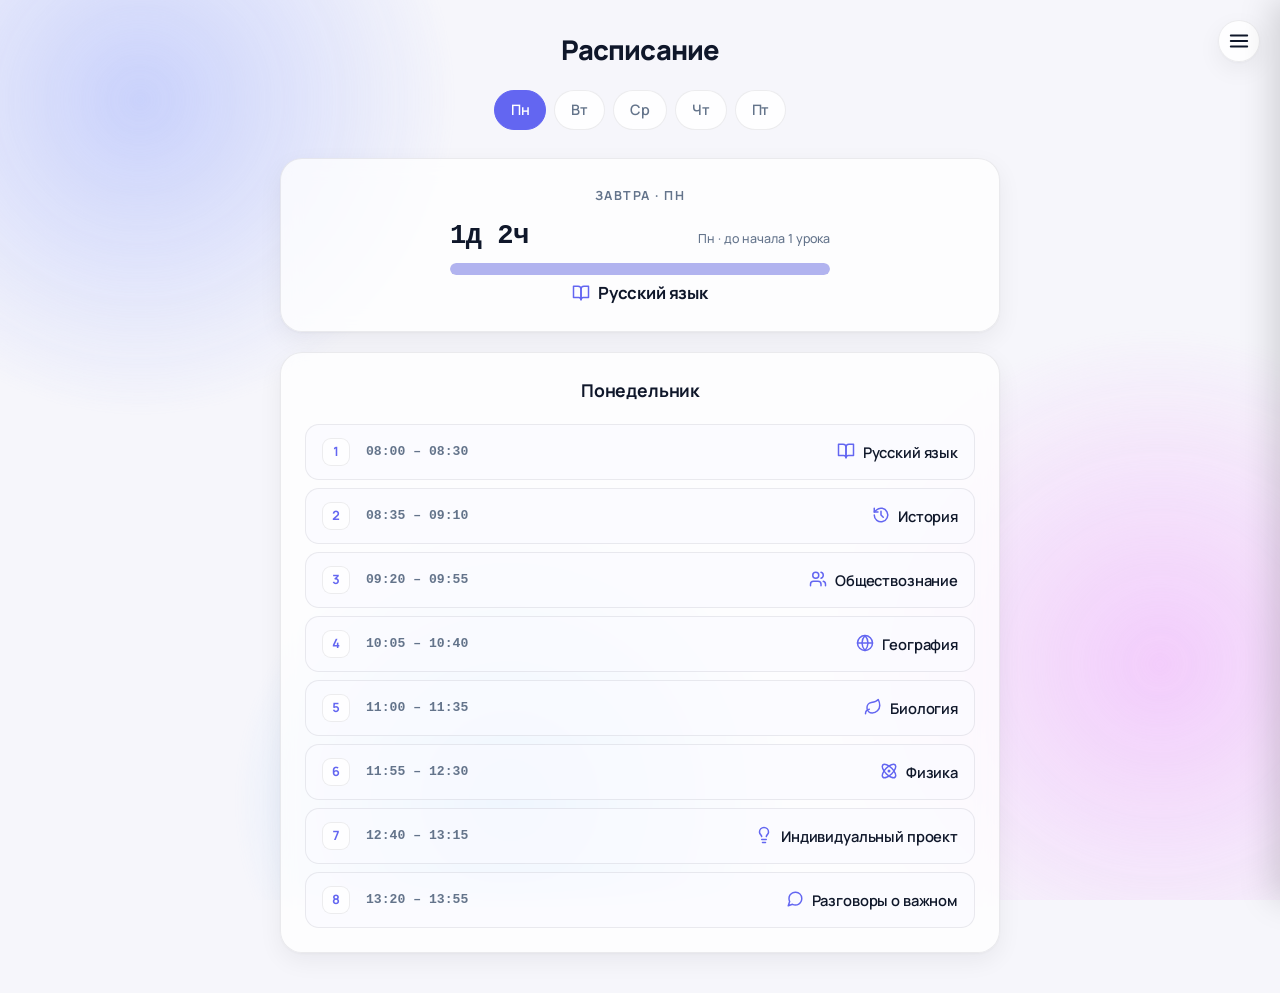
==== commit 7c408f17: "update" ====
--- a/index.html
+++ b/index.html
@@ -20,6 +20,7 @@
     <link rel="stylesheet" href="styles/schedule.css">
     <link rel="stylesheet" href="styles/settings.css">
     <link rel="stylesheet" href="styles/responsive.css">
+    <link rel="stylesheet" href="beta/css/beta.css">
 
     <link rel="icon" type="image/png" href="icon.png">
     <link rel="apple-touch-icon" href="icon.png">
@@ -154,6 +155,26 @@
         <div class="settings-body">
             <section class="settings-section" data-open="true">
                 <button class="settings-section__header" type="button" aria-expanded="true">
+                    <span>Вид расписания</span>
+                    <span class="settings-section__chevron" aria-hidden="true">›</span>
+                </button>
+                <div class="settings-section__body">
+                    <div class="settings-section__inner">
+                        <div class="setting-group">
+                            <div class="segmented segmented-wrap" id="ui-variant-switch" role="group" aria-label="Вид расписания">
+                                <button data-ui-variant="classic" class="seg-btn" type="button">Классический</button>
+                                <button data-ui-variant="beta" class="seg-btn" type="button">
+                                    Новый<span class="beta-badge">BETA</span>
+                                </button>
+                            </div>
+                            <p class="setting-hint">Новый вид: карточки всех дней недели и блок с информацией о текущем дне.</p>
+                        </div>
+                    </div>
+                </div>
+            </section>
+
+            <section class="settings-section" data-open="true">
+                <button class="settings-section__header" type="button" aria-expanded="true">
                     <span>Настройки темы</span>
                     <span class="settings-section__chevron" aria-hidden="true">›</span>
                 </button>
@@ -169,7 +190,7 @@
 
                         <div class="setting-subgroup" id="custom-theme-settings">
                             <div class="setting-group">
-                                <label class="setting-label" for="custom-theme-color">Цвет боксов</label>
+                                <label class="setting-label" for="custom-theme-color">Цвет блоков</label>
                                 <div class="color-row">
                                     <input type="color" id="custom-theme-color" value="#1e1b4b">
                                     <span class="color-value" id="custom-theme-color-value">#1e1b4b</span>
@@ -235,7 +256,7 @@
                                 <div class="color-row">
                                     <input type="color" id="heart-outline-color" value="#6366f1">
                                     <span class="color-value" id="heart-outline-color-value">#6366f1</span>
-                                    <button type="button" id="heart-outline-reset" class="mini-btn" title="Синхронизировать с цветом урока">Авто</button>
+                                    <button type="button" id="heart-outline-reset" class="mini-btn" title="Взять цвет урока">Авто</button>
                                 </div>
                             </div>
                             <div class="setting-group">
@@ -245,7 +266,7 @@
                             <div class="setting-group">
                                 <span class="setting-label">Анимация сердец</span>
                                 <div class="segmented" id="heart-anim-switch" role="group" aria-label="Анимация сердец">
-                                    <button data-heart-anim="none" class="seg-btn" type="button">Выкл</button>
+                                    <button data-heart-anim="none" class="seg-btn" type="button">Выкл.</button>
                                     <button data-heart-anim="bounce" class="seg-btn" type="button">Подпрыгивание</button>
                                 </div>
                             </div>
--- a/styles/base.css
+++ b/styles/base.css
@@ -78,3 +78,62 @@
     outline-offset: 2px;
 }
 .seg-btn.active:focus-visible { outline-color: var(--accent-text); outline-offset: -2px; }
+
+/* ---------- анимация въезда карточек ---------- */
+/*
+ * Общие keyframes для обоих видов. Работают только при
+ * <html data-animate="1">, который ставит markEntrance() из utils.js
+ * на одну загрузку: карточки перерисовываются каждые 15 секунд,
+ * и без снятия флага анимация переигрывалась бы постоянно.
+ *
+ * Параметры приходят переменными:
+ *   --card-from-x   — смещение по X (выезд сбоку)
+ *   --card-from-rot — наклон в начале выезда
+ *   --card-rot      — наклон в конце выезда
+ *   --card-delay    — задержка, чтобы карточки въезжали по очереди
+ */
+
+@keyframes card-slide-in {
+    from {
+        opacity: 0;
+        transform: translate3d(var(--card-from-x, 0px), 0, 0) rotate(var(--card-from-rot, 0deg));
+    }
+    to {
+        opacity: 1;
+        transform: translate3d(0, 0, 0) rotate(var(--card-rot, 0deg));
+    }
+}
+
+@keyframes card-rise-in {
+    from {
+        opacity: 0;
+        transform: translate3d(0, -22px, 0) rotate(-1.8deg) scale(.985);
+    }
+    to {
+        opacity: 1;
+        transform: none;
+    }
+}
+
+[data-animate="1"] #home {
+    animation: card-rise-in .5s cubic-bezier(.22, .9, .28, 1) backwards;
+}
+
+[data-animate="1"] #schedule-view {
+    transform-origin: 50% 55%;
+    animation: card-slide-in .58s cubic-bezier(.22, .9, .28, 1) backwards;
+    animation-delay: 110ms;
+}
+
+[data-animate="1"] #offline-badge,
+[data-animate="1"] #temp-badge {
+    animation: card-rise-in .45s cubic-bezier(.22, .9, .28, 1) backwards;
+    animation-delay: 40ms;
+}
+
+@media (prefers-reduced-motion: reduce) {
+    [data-animate="1"] #home,
+    [data-animate="1"] #schedule-view,
+    [data-animate="1"] #offline-badge,
+    [data-animate="1"] #temp-badge { animation: none; }
+}
--- a/styles/schedule.css
+++ b/styles/schedule.css
@@ -25,7 +25,7 @@
 }
 .schedule-list li {
     display: grid;
-    grid-template-columns: 70px 100px 1fr;
+    grid-template-columns: 44px 110px 1fr;
     align-items: center;
     padding: 13px 16px;
     background: var(--surface-2);
@@ -39,9 +39,26 @@
     box-shadow: inset 0 0 0 1px var(--accent);
 }
 .lesson-num {
+    justify-self: start;
+    min-width: 28px;
+    height: 28px;
+    padding: 0 6px;
+    display: inline-flex;
+    align-items: center;
+    justify-content: center;
+    border-radius: 9px;
     font-weight: 700;
+    font-size: 0.8rem;
+    font-variant-numeric: tabular-nums;
     color: var(--accent);
-    font-size: 0.82rem;
+    background: var(--surface-strong);
+    border: 1px solid var(--border);
+    transition: background-color .2s ease, color .2s ease, border-color .2s ease;
+}
+.schedule-list li.current .lesson-num {
+    background: var(--accent);
+    color: var(--accent-text);
+    border-color: var(--accent);
 }
 .lesson-time {
     color: var(--text-muted);
@@ -49,10 +66,11 @@
     font-weight: 600;
     font-variant-numeric: tabular-nums;
     font-family: 'JetBrains Mono', monospace;
+    white-space: nowrap;
 }
 .lesson-subject {
     display: flex;
-    align-items: center;
+    align-items: flex-start;
     justify-content: flex-end;
     gap: 8px;
     text-align: right;
@@ -60,6 +78,11 @@
     color: var(--text);
     font-size: 0.92rem;
     letter-spacing: -0.01em;
+}
+/* Иконка выравнивается по первой строке, а не по центру всего блока:
+   иначе при переносе длинного предмета она «зависает» между строками. */
+.lesson-subject .subject-icon {
+    margin-top: .09em;
 }
 
 @media (prefers-reduced-transparency: reduce) {
--- a/styles/settings.css
+++ b/styles/settings.css
@@ -179,6 +179,32 @@
 
 .setting-group { display: flex; flex-direction: column; gap: 8px; }
 
+.setting-hint {
+    font-size: 0.75rem;
+    font-weight: 500;
+    line-height: 1.45;
+    color: var(--text-muted);
+}
+
+.beta-badge {
+    display: inline-block;
+    margin-left: 6px;
+    padding: 2px 6px;
+    border-radius: 6px;
+    font-size: 0.6rem;
+    font-weight: 800;
+    letter-spacing: 0.06em;
+    line-height: 1.3;
+    vertical-align: middle;
+    color: var(--accent-text);
+    background: var(--accent);
+    transition: background-color .2s ease, color .2s ease;
+}
+.seg-btn.active .beta-badge {
+    color: var(--accent);
+    background: var(--accent-text);
+}
+
 .setting-subgroup {
     display: none;
     flex-direction: column;
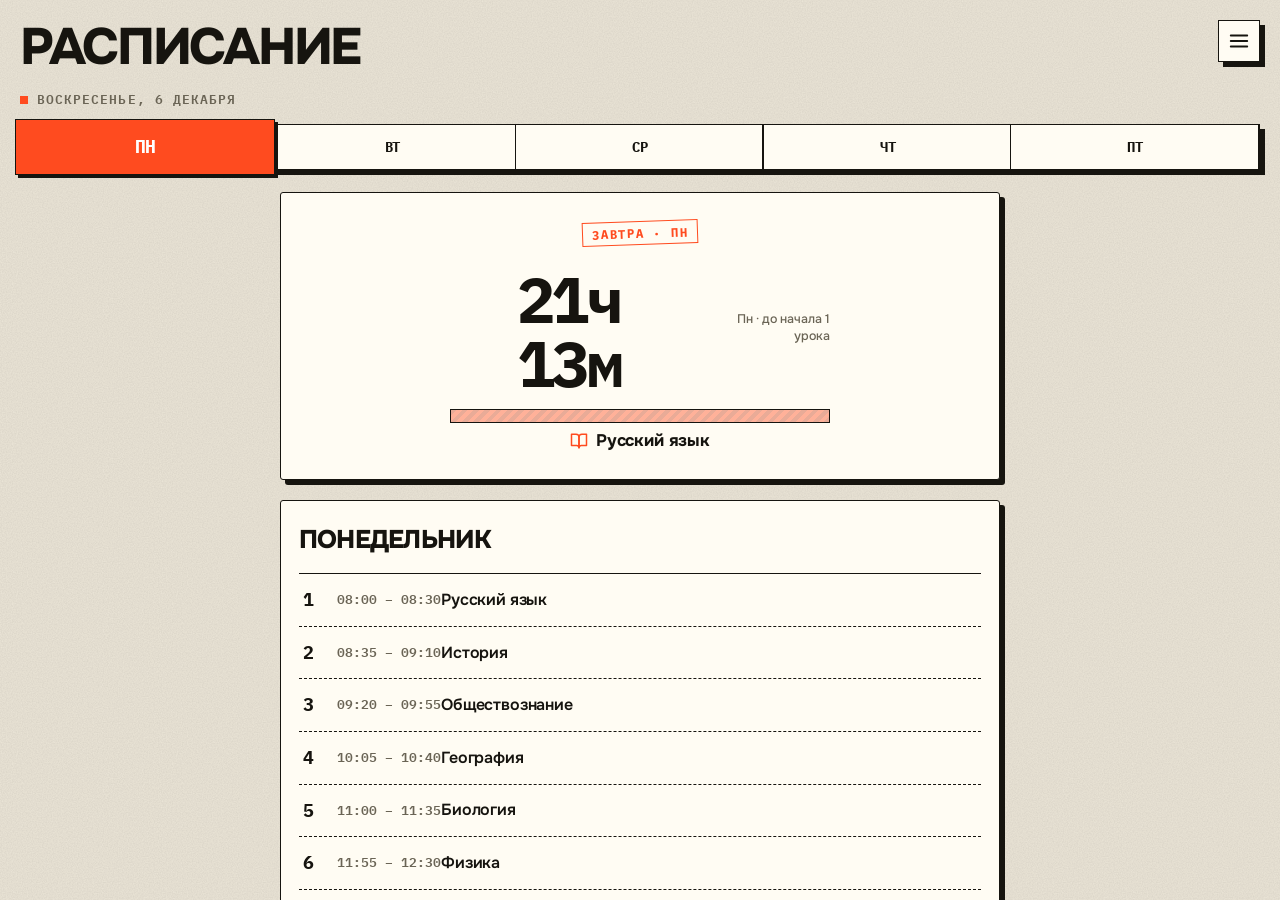
==== commit eccfa469: "переписал полностью короче всё" ====
--- a/index.html
+++ b/index.html
@@ -6,12 +6,12 @@
     <meta name="description" content="Расписание уроков">
     <meta name="author" content="Despenced">
     <meta name="color-scheme" content="light dark">
-    <meta name="theme-color" content="#6366f1">
+    <meta name="theme-color" content="#ece6d8">
     <title>Расписание</title>
 
     <link rel="preconnect" href="https://fonts.googleapis.com">
     <link rel="preconnect" href="https://fonts.gstatic.com" crossorigin>
-    <link href="https://fonts.googleapis.com/css2?family=Manrope:wght@400;500;600;700;800&family=JetBrains+Mono:wght@500;700&display=swap" rel="stylesheet">
+    <link href="https://fonts.googleapis.com/css2?family=Onest:wght@400;600;800&family=IBM+Plex+Mono:wght@500;700&display=swap" rel="stylesheet">
 
     <link rel="stylesheet" href="styles/base.css">
     <link rel="stylesheet" href="styles/background.css">
@@ -20,7 +20,7 @@
     <link rel="stylesheet" href="styles/schedule.css">
     <link rel="stylesheet" href="styles/settings.css">
     <link rel="stylesheet" href="styles/responsive.css">
-    <link rel="stylesheet" href="beta/css/beta.css">
+    <link rel="stylesheet" href="styles/theme.css">
 
     <link rel="icon" type="image/png" href="icon.png">
     <link rel="apple-touch-icon" href="icon.png">
@@ -61,21 +61,32 @@
 
             var root = document.documentElement;
             var s = root.style;
-
-            if (theme === 'custom' && isHex(parsed.customThemeColor)) {
+            root.setAttribute('data-preset', (parsed.preset === 'graphite' || parsed.preset === 'terminal') ? parsed.preset : 'blank');
+
+            var effective = root.getAttribute('data-theme') === 'dark' ? 'dark' : 'light';
+            s.colorScheme = effective;
+
+            if (theme === 'custom') {
                 root.setAttribute('data-theme', parsed.customBaseTheme === 'dark' ? 'dark' : 'light');
-                var rgb = hexToRgb(parsed.customThemeColor);
-                var op = (typeof parsed.customThemeOpacity === 'number' && isFinite(parsed.customThemeOpacity))
-                    ? clamp(parsed.customThemeOpacity, 0, 100) : 25;
-                var a = 1 - op / 100;
-                s.setProperty('--surface', 'rgba(' + rgb.r + ',' + rgb.g + ',' + rgb.b + ',' + a.toFixed(3) + ')');
-                s.setProperty('--surface-strong', 'rgba(' + rgb.r + ',' + rgb.g + ',' + rgb.b + ',' + Math.min(1, a + 0.15).toFixed(3) + ')');
-                s.setProperty('--surface-solid', parsed.customThemeColor);
-                s.setProperty('--surface-2', 'rgba(' + rgb.r + ',' + rgb.g + ',' + rgb.b + ',' + Math.max(0, a - 0.2).toFixed(3) + ')');
+
+                var customColor = isHex(parsed.customThemeColor) ? parsed.customThemeColor : null;
+                if (parsed.customThemeColorCustom !== true) {
+                    var presetSolid = getComputedStyle(root).getPropertyValue('--surface-solid').trim();
+                    if (isHex(presetSolid)) customColor = presetSolid.toLowerCase();
+                }
+
+                if (customColor) {
+                    var rgb = hexToRgb(customColor);
+                    var op = (typeof parsed.customThemeOpacity === 'number' && isFinite(parsed.customThemeOpacity))
+                        ? clamp(parsed.customThemeOpacity, 0, 100) : 25;
+                    var a = 1 - op / 100;
+                    s.setProperty('--surface', 'rgba(' + rgb.r + ',' + rgb.g + ',' + rgb.b + ',' + a.toFixed(3) + ')');
+                    s.setProperty('--surface-strong', 'rgba(' + rgb.r + ',' + rgb.g + ',' + rgb.b + ',' + Math.min(1, a + 0.15).toFixed(3) + ')');
+                    s.setProperty('--surface-solid', customColor);
+                    s.setProperty('--surface-2', 'rgba(' + rgb.r + ',' + rgb.g + ',' + rgb.b + ',' + Math.max(0, a - 0.2).toFixed(3) + ')');
+                }
             } else {
-                root.setAttribute('data-theme', theme === 'custom'
-                    ? (parsed.customBaseTheme === 'dark' ? 'dark' : 'light')
-                    : theme);
+                root.setAttribute('data-theme', theme);
             }
 
             if (isHex(parsed.accentColor)) {
@@ -109,6 +120,13 @@
                     if (isHex(parsed.orbsColors[i])) s.setProperty('--orb-' + (i + 1), parsed.orbsColors[i]);
                 }
             }
+
+            if (typeof parsed.customCss === 'string' && parsed.customCss) {
+                var cssEl = document.createElement('style');
+                cssEl.id = 'custom-css-style';
+                cssEl.textContent = parsed.customCss;
+                document.head.appendChild(cssEl);
+            }
         })();
     </script>
 </head>
@@ -122,298 +140,343 @@
     <div class="bg-gradient" aria-hidden="true"></div>
     <canvas class="bg-particles" id="particles-canvas" aria-hidden="true"></canvas>
 
-    <button id="menu-toggle" class="menu-toggle" type="button"
-            aria-label="Настройки"
-            aria-haspopup="dialog"
-            aria-controls="settings-panel"
-            aria-expanded="false">
-        <svg xmlns="http://www.w3.org/2000/svg" width="22" height="22" viewBox="0 0 24 24"
-             fill="none" stroke="currentColor" stroke-width="2"
-             stroke-linecap="round" stroke-linejoin="round" aria-hidden="true">
-            <line x1="3" y1="6" x2="21" y2="6"></line>
-            <line x1="3" y1="12" x2="21" y2="12"></line>
-            <line x1="3" y1="18" x2="21" y2="18"></line>
-        </svg>
-    </button>
-
-    <div id="settings-overlay" class="settings-overlay" hidden></div>
-
-    <aside id="settings-panel" class="settings-panel"
-           role="dialog" aria-modal="true" aria-labelledby="settings-title" inert>
-        <div class="settings-header">
-            <h3 id="settings-title">Настройки</h3>
-            <button id="settings-close" class="settings-close" type="button" aria-label="Закрыть">
-                <svg xmlns="http://www.w3.org/2000/svg" width="20" height="20" viewBox="0 0 24 24"
-                     fill="none" stroke="currentColor" stroke-width="2"
-                     stroke-linecap="round" stroke-linejoin="round" aria-hidden="true">
-                    <line x1="18" y1="6" x2="6" y2="18"></line>
-                    <line x1="6" y1="6" x2="18" y2="18"></line>
-                </svg>
-            </button>
-        </div>
-
-        <div class="settings-body">
-            <section class="settings-section" data-open="true">
-                <button class="settings-section__header" type="button" aria-expanded="true">
-                    <span>Вид расписания</span>
-                    <span class="settings-section__chevron" aria-hidden="true">›</span>
+    <div class="flip-scene">
+        <div class="flip-card" id="flip-card">
+
+            <div class="flip-face flip-face--front" id="page-main">
+                <button id="menu-toggle" class="menu-toggle" type="button"
+                        aria-label="Настройки"
+                        aria-haspopup="dialog"
+                        aria-controls="settings-panel"
+                        aria-expanded="false">
+                    <svg xmlns="http://www.w3.org/2000/svg" width="22" height="22" viewBox="0 0 24 24"
+                         fill="none" stroke="currentColor" stroke-width="2"
+                         stroke-linecap="round" stroke-linejoin="round" aria-hidden="true">
+                        <line x1="3" y1="6" x2="21" y2="6"></line>
+                        <line x1="3" y1="12" x2="21" y2="12"></line>
+                        <line x1="3" y1="18" x2="21" y2="18"></line>
+                    </svg>
                 </button>
-                <div class="settings-section__body">
-                    <div class="settings-section__inner">
-                        <div class="setting-group">
-                            <div class="segmented segmented-wrap" id="ui-variant-switch" role="group" aria-label="Вид расписания">
-                                <button data-ui-variant="classic" class="seg-btn" type="button">Классический</button>
-                                <button data-ui-variant="beta" class="seg-btn" type="button">
-                                    Новый<span class="beta-badge">BETA</span>
-                                </button>
-                            </div>
-                            <p class="setting-hint">Новый вид: карточки всех дней недели и блок с информацией о текущем дне.</p>
+
+                <header>
+                    <h1>
+                        <button type="button" id="header-title" title="К сегодняшнему дню">Расписание</button>
+                    </h1>
+                    <p id="today-date" class="today-date"></p>
+                    <nav aria-label="Дни недели">
+                        <ul>
+                            <li><a href="#monday" data-day="monday">Пн</a></li>
+                            <li><a href="#tuesday" data-day="tuesday">Вт</a></li>
+                            <li><a href="#wednesday" data-day="wednesday">Ср</a></li>
+                            <li><a href="#thursday" data-day="thursday">Чт</a></li>
+                            <li><a href="#friday" data-day="friday">Пт</a></li>
+                        </ul>
+                    </nav>
+                </header>
+
+                <div id="temp-badge" class="offline-badge temp-badge" role="status" hidden></div>
+
+                <main>
+                    <noscript>
+                        <section class="noscript-card">
+                            <h2 class="section-title">Сейчас</h2>
+                            <p class="status-text-only">Для просмотра расписания нужен JavaScript.</p>
+                        </section>
+                    </noscript>
+                    <section id="home">
+                        <h2 class="section-title">Сейчас</h2>
+                        <p class="status-text-only">Загрузка...</p>
+                    </section>
+                </main>
+            </div>
+
+            <section class="flip-face flip-face--back" id="page-settings"
+                     role="dialog" aria-modal="true" aria-labelledby="settings-title" inert>
+                <button id="settings-close" class="settings-close" type="button" aria-label="Закрыть">
+                    <svg xmlns="http://www.w3.org/2000/svg" width="20" height="20" viewBox="0 0 24 24"
+                         fill="none" stroke="currentColor" stroke-width="2"
+                         stroke-linecap="round" stroke-linejoin="round" aria-hidden="true">
+                        <line x1="18" y1="6" x2="6" y2="18"></line>
+                        <line x1="6" y1="6" x2="18" y2="18"></line>
+                    </svg>
+                </button>
+
+                <div class="settings-scroll" id="settings-scroll">
+                <div class="settings-sheet" id="settings-panel">
+                    <div class="settings-header">
+                        <div class="settings-header__row">
+                            <h3 id="settings-title">Настройки</h3>
                         </div>
                     </div>
+
+                    <div class="settings-body">
+                        <section class="settings-section" data-open="true">
+                            <button class="settings-section__header" type="button" aria-expanded="true">
+                                <span>Настройки темы</span>
+                                <span class="settings-section__chevron" aria-hidden="true">›</span>
+                            </button>
+                            <div class="settings-section__body">
+                                <div class="settings-section__inner">
+                                    <div class="setting-group">
+                                        <div class="segmented segmented-wrap" id="theme-switch" role="group" aria-label="Тема">
+                                            <button data-preset="blank" class="seg-btn" type="button">Бланк</button>
+                                            <button data-preset="graphite" class="seg-btn" type="button">Графит</button>
+                                            <button data-preset="terminal" class="seg-btn" type="button">Терминал</button>
+                                            <button data-preset="custom" class="seg-btn" type="button">Своя тема</button>
+                                        </div>
+                                    </div>
+
+                                    <div class="setting-subgroup" id="variant-settings">
+                                        <div class="setting-group">
+                                            <div class="segmented" id="variant-switch" role="group" aria-label="Вариант темы"></div>
+                                        </div>
+                                    </div>
+
+                                    <div class="setting-subgroup" id="custom-theme-settings">
+                                        <h4 class="settings-subtitle">Поверхность</h4>
+
+                                        <div class="setting-group">
+                                            <label class="setting-label" for="custom-theme-color">Цвет блоков</label>
+                                            <div class="color-row">
+                                                <input type="color" id="custom-theme-color" value="#1e1b4b">
+                                                <span class="color-value" id="custom-theme-color-value">#1e1b4b</span>
+                                            </div>
+                                        </div>
+                                        <div class="setting-group">
+                                            <label class="setting-label" for="custom-theme-opacity">Прозрачность: <span id="custom-theme-opacity-value">25</span>%</label>
+                                            <input type="range" id="custom-theme-opacity" min="0" max="100" step="1" value="25">
+                                        </div>
+
+                                        <h4 class="settings-subtitle">Цвета</h4>
+
+                                        <div class="setting-group">
+                                            <label class="setting-label" for="accent-color">Основной цвет</label>
+                                            <div class="color-row">
+                                                <input type="color" id="accent-color" value="#6366f1">
+                                                <span class="color-value" id="accent-color-value">#6366f1</span>
+                                            </div>
+                                        </div>
+                                        <div class="setting-group">
+                                            <label class="setting-label" for="lesson-color">Цвет урока</label>
+                                            <div class="color-row">
+                                                <input type="color" id="lesson-color" value="#6366f1">
+                                                <span class="color-value" id="lesson-color-value">#6366f1</span>
+                                            </div>
+                                        </div>
+                                        <div class="setting-group">
+                                            <label class="setting-label" for="break-color">Цвет перемены</label>
+                                            <div class="color-row">
+                                                <input type="color" id="break-color" value="#f59e0b">
+                                                <span class="color-value" id="break-color-value">#f59e0b</span>
+                                            </div>
+                                        </div>
+
+                                        <h4 class="settings-subtitle">Свечение</h4>
+
+                                        <div class="setting-group">
+                                            <label class="setting-label" for="glow-slider">Свечение: <span id="glow-value">0</span></label>
+                                            <input type="range" id="glow-slider" min="0" max="20" step="1" value="0">
+                                        </div>
+
+                                        <div class="setting-subgroup" id="heart-settings">
+                                            <div class="setting-group">
+                                                <label class="setting-label" for="heart-outline-color">Обводка сердец</label>
+                                                <div class="color-row">
+                                                    <input type="color" id="heart-outline-color" value="#6366f1">
+                                                    <span class="color-value" id="heart-outline-color-value">#6366f1</span>
+                                                    <button type="button" id="heart-outline-reset" class="mini-btn" title="Взять цвет урока">Авто</button>
+                                                </div>
+                                            </div>
+                                            <div class="setting-group">
+                                                <label class="setting-label" for="heart-outline-width">Толщина обводки: <span id="heart-outline-width-value">1.5</span></label>
+                                                <input type="range" id="heart-outline-width" min="0" max="4" step="0.1" value="1.5">
+                                            </div>
+                                            <div class="setting-group">
+                                                <span class="setting-label">Анимация сердец</span>
+                                                <div class="segmented" id="heart-anim-switch" role="group" aria-label="Анимация сердец">
+                                                    <button data-heart-anim="none" class="seg-btn" type="button">Выкл.</button>
+                                                    <button data-heart-anim="bounce" class="seg-btn" type="button">Подпрыгивание</button>
+                                                </div>
+                                            </div>
+                                        </div>
+
+                                        <h4 class="settings-subtitle">Фон</h4>
+
+                                        <div class="setting-group">
+                                            <div class="segmented segmented-wrap" id="bg-switch" role="group" aria-label="Фон">
+                                                <button data-bg="plain" class="seg-btn" type="button">Бумага</button>
+                                                <button data-bg="orbs" class="seg-btn" type="button">Орбы</button>
+                                                <button data-bg="1color" class="seg-btn" type="button">Сплошной</button>
+                                                <button data-bg="gradient" class="seg-btn" type="button">Градиент</button>
+                                                <button data-bg="particles" class="seg-btn" type="button">Частицы</button>
+                                            </div>
+                                        </div>
+
+                                        <div class="setting-subgroup" id="orbs-settings">
+                                            <div class="setting-group">
+                                                <span class="setting-label">Цвета орбов</span>
+                                                <div class="multi-color-list" id="orbs-colors"></div>
+                                            </div>
+                                        </div>
+
+                                        <div class="setting-subgroup" id="solid-settings">
+                                            <div class="setting-group">
+                                                <label class="setting-label" for="solid-color">Цвет фона</label>
+                                                <div class="color-row">
+                                                    <input type="color" id="solid-color" value="#6366f1">
+                                                    <span class="color-value" id="solid-color-value">#6366f1</span>
+                                                </div>
+                                            </div>
+                                        </div>
+
+                                        <div class="setting-subgroup" id="gradient-settings">
+                                            <div class="setting-group">
+                                                <label class="setting-label" for="gradient-color1">Цвет 1</label>
+                                                <div class="color-row">
+                                                    <input type="color" id="gradient-color1" value="#a5b4fc">
+                                                    <span class="color-value" id="gradient-color1-value">#a5b4fc</span>
+                                                </div>
+                                            </div>
+                                            <div class="setting-group">
+                                                <label class="setting-label" for="gradient-color2">Цвет 2</label>
+                                                <div class="color-row">
+                                                    <input type="color" id="gradient-color2" value="#f0abfc">
+                                                    <span class="color-value" id="gradient-color2-value">#f0abfc</span>
+                                                </div>
+                                            </div>
+
+                                            <div class="setting-group">
+                                                <label class="setting-switch" for="gradient-rotate">
+                                                    <span>Динамическое вращение</span>
+                                                    <input type="checkbox" id="gradient-rotate">
+                                                </label>
+                                            </div>
+
+                                            <div class="setting-group" id="gradient-static-angle">
+                                                <label class="setting-label" for="gradient-angle">Наклон: <span id="gradient-angle-value">135</span>°</label>
+                                                <input type="range" id="gradient-angle" min="0" max="360" step="1" value="135">
+                                            </div>
+
+                                            <div class="setting-group" id="gradient-rotate-settings">
+                                                <div class="dual-slider-desktop">
+                                                    <div class="dual-slider-labels">
+                                                        <span id="gradient-angle-from-value">30</span>
+                                                        <span id="gradient-angle-to-value">210</span>
+                                                    </div>
+                                                    <div class="dual-slider">
+                                                        <input type="range" id="gradient-angle-from" min="0" max="360" step="1" value="30" aria-label="Начальный угол">
+                                                        <input type="range" id="gradient-angle-to" min="0" max="360" step="1" value="210" aria-label="Конечный угол">
+                                                    </div>
+                                                </div>
+                                                <div class="dual-slider-mobile">
+                                                    <div class="setting-group">
+                                                        <label class="setting-label" for="gradient-angle-from-mobile">От: <span id="gradient-angle-from-mobile-value">30</span>°</label>
+                                                        <input type="range" id="gradient-angle-from-mobile" min="0" max="360" step="1" value="30">
+                                                    </div>
+                                                    <div class="setting-group">
+                                                        <label class="setting-label" for="gradient-angle-to-mobile">До: <span id="gradient-angle-to-mobile-value">210</span>°</label>
+                                                        <input type="range" id="gradient-angle-to-mobile" min="0" max="360" step="1" value="210">
+                                                    </div>
+                                                </div>
+                                                <div class="setting-group">
+                                                    <label class="setting-label" for="gradient-speed">Скорость: <span id="gradient-speed-value">50</span>%</label>
+                                                    <input type="range" id="gradient-speed" min="1" max="100" step="1" value="50">
+                                                </div>
+                                            </div>
+                                        </div>
+
+                                        <div class="setting-subgroup" id="particles-settings">
+                                            <div class="setting-group">
+                                                <span class="setting-label">Количество частиц:
+                                                    <input type="number" id="particles-count-value" class="num-input" min="1" max="100" value="5"
+                                                           aria-label="Количество частиц">
+                                                </span>
+                                                <input type="range" id="particles-count" min="1" max="100" step="1" value="5"
+                                                       aria-label="Количество частиц">
+                                            </div>
+
+                                            <div class="setting-group">
+                                                <span class="setting-label">Размытие:
+                                                    <input type="number" id="particles-blur-value" class="num-input" min="0" max="100" value="0"
+                                                           aria-label="Размытие частиц">
+                                                </span>
+                                                <input type="range" id="particles-blur" min="0" max="100" step="1" value="0"
+                                                       aria-label="Размытие частиц">
+                                            </div>
+
+                                            <div class="setting-group">
+                                                <span class="setting-label">Форма частиц</span>
+                                                <div class="segmented segmented-wrap" id="particles-shape" role="group" aria-label="Форма частиц">
+                                                    <button data-shape="dot" class="seg-btn" type="button">Точка</button>
+                                                    <button data-shape="heart" class="seg-btn" type="button">Сердце</button>
+                                                    <button data-shape="triangle" class="seg-btn" type="button">Треугольник</button>
+                                                    <button data-shape="random" class="seg-btn" type="button">Случайно</button>
+                                                </div>
+                                            </div>
+
+                                            <div class="setting-group">
+                                                <span class="setting-label">Цвета частиц</span>
+                                                <div class="multi-color-list" id="particles-colors"></div>
+                                                <button type="button" id="particles-color-add" class="mini-btn">+ Добавить цвет</button>
+                                            </div>
+                                        </div>
+                                    </div>
+                                </div>
+                            </div>
+                        </section>
+
+                        <section class="settings-section" data-open="true">
+                            <button class="settings-section__header" type="button" aria-expanded="true">
+                                <span>Настройки таймера</span>
+                                <span class="settings-section__chevron" aria-hidden="true">›</span>
+                            </button>
+                            <div class="settings-section__body">
+                                <div class="settings-section__inner">
+                                    <div class="setting-group">
+                                        <div class="segmented segmented-wrap" id="style-switch" role="group" aria-label="Стиль таймера">
+                                            <button data-style="bar" class="seg-btn" type="button">Полоса</button>
+                                            <button data-style="ring" class="seg-btn" type="button">Кольцо</button>
+                                            <button data-style="clock" class="seg-btn" type="button">Часы</button>
+                                            <button data-style="hearts" class="seg-btn" type="button">Сердечки</button>
+                                        </div>
+                                    </div>
+                                </div>
+                            </div>
+                        </section>
+
+                        <section class="settings-section" data-open="false">
+                            <button class="settings-section__header" type="button" aria-expanded="false">
+                                <span>Advanced</span>
+                                <span class="settings-section__chevron" aria-hidden="true">›</span>
+                            </button>
+                            <div class="settings-section__body">
+                                <div class="settings-section__inner">
+                                    <textarea id="custom-css" class="code-input" spellcheck="false" autocomplete="off"
+                                              autocapitalize="off" placeholder="Вставь сюда свой .css"></textarea>
+                                    <div class="css-actions">
+                                        <button id="custom-css-apply" class="mini-btn" type="button">Применить</button>
+                                        <button id="custom-css-clear" class="mini-btn" type="button">Очистить</button>
+                                    </div>
+                                </div>
+                            </div>
+                        </section>
+                    </div>
+
+                    <div class="settings-footer">
+                        <button id="reset-settings" class="reset-btn" type="button">Сбросить настройки</button>
+                        <a href="https://github.com/despensed/schedule" target="_blank" rel="noopener noreferrer" class="github-link">
+                            <svg xmlns="http://www.w3.org/2000/svg" width="16" height="16" viewBox="0 0 24 24" fill="currentColor" aria-hidden="true">
+                                <path d="M12 2C6.48 2 2 6.58 2 12.25c0 4.53 2.87 8.37 6.84 9.73.5.09.68-.22.68-.49 0-.24-.01-.87-.01-1.7-2.78.62-3.37-1.37-3.37-1.37-.45-1.18-1.11-1.5-1.11-1.5-.91-.64.07-.62.07-.62 1 .07 1.53 1.05 1.53 1.05.89 1.57 2.34 1.12 2.91.86.09-.66.35-1.12.63-1.38-2.22-.26-4.55-1.14-4.55-5.06 0-1.12.39-2.03 1.03-2.75-.1-.26-.45-1.3.1-2.7 0 0 .84-.28 2.75 1.05A9.3 9.3 0 0 1 12 6.84c.85 0 1.7.12 2.5.35 1.91-1.33 2.75-1.05 2.75-1.05.55 1.4.2 2.44.1 2.7.64.72 1.03 1.63 1.03 2.75 0 3.93-2.33 4.8-4.56 5.05.36.32.68.95.68 1.91 0 1.38-.01 2.5-.01 2.84 0 .27.18.59.69.49A10.02 10.02 0 0 0 22 12.25C22 6.58 17.52 2 12 2z"/>
+                            </svg>
+                            <span>GitHub</span>
+                        </a>
+                    </div>
+                </div>
                 </div>
             </section>
 
-            <section class="settings-section" data-open="true">
-                <button class="settings-section__header" type="button" aria-expanded="true">
-                    <span>Настройки темы</span>
-                    <span class="settings-section__chevron" aria-hidden="true">›</span>
-                </button>
-                <div class="settings-section__body">
-                    <div class="settings-section__inner">
-                        <div class="setting-group">
-                            <div class="segmented segmented-wrap" id="theme-switch" role="group" aria-label="Тема">
-                                <button data-theme-value="dark" class="seg-btn" type="button">Тёмная</button>
-                                <button data-theme-value="light" class="seg-btn" type="button">Светлая</button>
-                                <button data-theme-value="custom" class="seg-btn" type="button">Свой цвет</button>
-                            </div>
-                        </div>
-
-                        <div class="setting-subgroup" id="custom-theme-settings">
-                            <div class="setting-group">
-                                <label class="setting-label" for="custom-theme-color">Цвет блоков</label>
-                                <div class="color-row">
-                                    <input type="color" id="custom-theme-color" value="#1e1b4b">
-                                    <span class="color-value" id="custom-theme-color-value">#1e1b4b</span>
-                                </div>
-                            </div>
-                            <div class="setting-group">
-                                <label class="setting-label" for="custom-theme-opacity">Прозрачность: <span id="custom-theme-opacity-value">25</span>%</label>
-                                <input type="range" id="custom-theme-opacity" min="0" max="100" step="1" value="25">
-                            </div>
-                        </div>
-                    </div>
-                </div>
-            </section>
-
-            <section class="settings-section" data-open="true">
-                <button class="settings-section__header" type="button" aria-expanded="true">
-                    <span>Настройки таймера</span>
-                    <span class="settings-section__chevron" aria-hidden="true">›</span>
-                </button>
-                <div class="settings-section__body">
-                    <div class="settings-section__inner">
-                        <div class="setting-group">
-                            <div class="segmented segmented-wrap" id="style-switch" role="group" aria-label="Стиль таймера">
-                                <button data-style="bar" class="seg-btn" type="button">Полоса</button>
-                                <button data-style="ring" class="seg-btn" type="button">Кольцо</button>
-                                <button data-style="clock" class="seg-btn" type="button">Часы</button>
-                                <button data-style="hearts" class="seg-btn" type="button">Сердечки</button>
-                            </div>
-                        </div>
-
-                        <div class="setting-group">
-                            <label class="setting-label" for="accent-color">Основной цвет</label>
-                            <div class="color-row">
-                                <input type="color" id="accent-color" value="#6366f1">
-                                <span class="color-value" id="accent-color-value">#6366f1</span>
-                            </div>
-                        </div>
-
-                        <div class="setting-group">
-                            <label class="setting-label" for="lesson-color">Цвет урока</label>
-                            <div class="color-row">
-                                <input type="color" id="lesson-color" value="#6366f1">
-                                <span class="color-value" id="lesson-color-value">#6366f1</span>
-                            </div>
-                        </div>
-
-                        <div class="setting-group">
-                            <label class="setting-label" for="break-color">Цвет перемены</label>
-                            <div class="color-row">
-                                <input type="color" id="break-color" value="#f59e0b">
-                                <span class="color-value" id="break-color-value">#f59e0b</span>
-                            </div>
-                        </div>
-
-                        <div class="setting-group">
-                            <label class="setting-label" for="glow-slider">Свечение: <span id="glow-value">0</span></label>
-                            <input type="range" id="glow-slider" min="0" max="20" step="1" value="0">
-                        </div>
-
-                        <div class="setting-subgroup" id="heart-settings">
-                            <div class="setting-group">
-                                <label class="setting-label" for="heart-outline-color">Обводка сердец</label>
-                                <div class="color-row">
-                                    <input type="color" id="heart-outline-color" value="#6366f1">
-                                    <span class="color-value" id="heart-outline-color-value">#6366f1</span>
-                                    <button type="button" id="heart-outline-reset" class="mini-btn" title="Взять цвет урока">Авто</button>
-                                </div>
-                            </div>
-                            <div class="setting-group">
-                                <label class="setting-label" for="heart-outline-width">Толщина обводки: <span id="heart-outline-width-value">1.5</span></label>
-                                <input type="range" id="heart-outline-width" min="0" max="4" step="0.1" value="1.5">
-                            </div>
-                            <div class="setting-group">
-                                <span class="setting-label">Анимация сердец</span>
-                                <div class="segmented" id="heart-anim-switch" role="group" aria-label="Анимация сердец">
-                                    <button data-heart-anim="none" class="seg-btn" type="button">Выкл.</button>
-                                    <button data-heart-anim="bounce" class="seg-btn" type="button">Подпрыгивание</button>
-                                </div>
-                            </div>
-                        </div>
-                    </div>
-                </div>
-            </section>
-
-            <section class="settings-section" data-open="true">
-                <button class="settings-section__header" type="button" aria-expanded="true">
-                    <span>Настройки фона</span>
-                    <span class="settings-section__chevron" aria-hidden="true">›</span>
-                </button>
-                <div class="settings-section__body">
-                    <div class="settings-section__inner">
-                        <div class="setting-group">
-                            <div class="segmented segmented-wrap" id="bg-switch" role="group" aria-label="Фон">
-                                <button data-bg="orbs" class="seg-btn" type="button">Орбы</button>
-                                <button data-bg="1color" class="seg-btn" type="button">Сплошной</button>
-                                <button data-bg="gradient" class="seg-btn" type="button">Градиент</button>
-                                <button data-bg="particles" class="seg-btn" type="button">Частицы</button>
-                            </div>
-                        </div>
-
-                        <div class="setting-subgroup" id="orbs-settings">
-                            <div class="setting-group">
-                                <span class="setting-label">Цвета орбов</span>
-                                <div class="multi-color-list" id="orbs-colors"></div>
-                            </div>
-                        </div>
-
-                        <div class="setting-subgroup" id="solid-settings">
-                            <div class="setting-group">
-                                <label class="setting-label" for="solid-color">Цвет фона</label>
-                                <div class="color-row">
-                                    <input type="color" id="solid-color" value="#6366f1">
-                                    <span class="color-value" id="solid-color-value">#6366f1</span>
-                                </div>
-                            </div>
-                        </div>
-
-                        <div class="setting-subgroup" id="gradient-settings">
-                            <div class="setting-group">
-                                <label class="setting-label" for="gradient-color1">Цвет 1</label>
-                                <div class="color-row">
-                                    <input type="color" id="gradient-color1" value="#a5b4fc">
-                                    <span class="color-value" id="gradient-color1-value">#a5b4fc</span>
-                                </div>
-                            </div>
-                            <div class="setting-group">
-                                <label class="setting-label" for="gradient-color2">Цвет 2</label>
-                                <div class="color-row">
-                                    <input type="color" id="gradient-color2" value="#f0abfc">
-                                    <span class="color-value" id="gradient-color2-value">#f0abfc</span>
-                                </div>
-                            </div>
-
-                            <div class="setting-group">
-                                <label class="setting-switch" for="gradient-rotate">
-                                    <span>Динамическое вращение</span>
-                                    <input type="checkbox" id="gradient-rotate">
-                                </label>
-                            </div>
-
-                            <div class="setting-group" id="gradient-static-angle">
-                                <label class="setting-label" for="gradient-angle">Наклон: <span id="gradient-angle-value">135</span>°</label>
-                                <input type="range" id="gradient-angle" min="0" max="360" step="1" value="135">
-                            </div>
-
-                            <div class="setting-group" id="gradient-rotate-settings">
-                                <div class="dual-slider-desktop">
-                                    <div class="dual-slider-labels">
-                                        <span id="gradient-angle-from-value">30</span>
-                                        <span id="gradient-angle-to-value">210</span>
-                                    </div>
-                                    <div class="dual-slider">
-                                        <input type="range" id="gradient-angle-from" min="0" max="360" step="1" value="30" aria-label="Начальный угол">
-                                        <input type="range" id="gradient-angle-to" min="0" max="360" step="1" value="210" aria-label="Конечный угол">
-                                    </div>
-                                </div>
-                                <div class="dual-slider-mobile">
-                                    <div class="setting-group">
-                                        <label class="setting-label" for="gradient-angle-from-mobile">От: <span id="gradient-angle-from-mobile-value">30</span>°</label>
-                                        <input type="range" id="gradient-angle-from-mobile" min="0" max="360" step="1" value="30">
-                                    </div>
-                                    <div class="setting-group">
-                                        <label class="setting-label" for="gradient-angle-to-mobile">До: <span id="gradient-angle-to-mobile-value">210</span>°</label>
-                                        <input type="range" id="gradient-angle-to-mobile" min="0" max="360" step="1" value="210">
-                                    </div>
-                                </div>
-                                <div class="setting-group">
-                                    <label class="setting-label" for="gradient-speed">Скорость: <span id="gradient-speed-value">50</span>%</label>
-                                    <input type="range" id="gradient-speed" min="1" max="100" step="1" value="50">
-                                </div>
-                            </div>
-                        </div>
-
-                        <div class="setting-subgroup" id="particles-settings">
-                            <div class="setting-group">
-                                <span class="setting-label">Количество частиц:
-                                    <input type="number" id="particles-count-value" class="num-input" min="1" max="100" value="5"
-                                           aria-label="Количество частиц">
-                                </span>
-                                <input type="range" id="particles-count" min="1" max="100" step="1" value="5"
-                                       aria-label="Количество частиц">
-                            </div>
-
-                            <div class="setting-group">
-                                <span class="setting-label">Размытие:
-                                    <input type="number" id="particles-blur-value" class="num-input" min="0" max="100" value="0"
-                                           aria-label="Размытие частиц">
-                                </span>
-                                <input type="range" id="particles-blur" min="0" max="100" step="1" value="0"
-                                       aria-label="Размытие частиц">
-                            </div>
-
-                            <div class="setting-group">
-                                <span class="setting-label">Форма частиц</span>
-                                <div class="segmented segmented-wrap" id="particles-shape" role="group" aria-label="Форма частиц">
-                                    <button data-shape="dot" class="seg-btn" type="button">Точка</button>
-                                    <button data-shape="heart" class="seg-btn" type="button">Сердце</button>
-                                    <button data-shape="triangle" class="seg-btn" type="button">Треугольник</button>
-                                    <button data-shape="random" class="seg-btn" type="button">Случайно</button>
-                                </div>
-                            </div>
-
-                            <div class="setting-group">
-                                <span class="setting-label">Цвета частиц</span>
-                                <div class="multi-color-list" id="particles-colors"></div>
-                                <button type="button" id="particles-color-add" class="mini-btn">+ Добавить цвет</button>
-                            </div>
-                        </div>
-                    </div>
-                </div>
-            </section>
         </div>
-
-        <div class="settings-footer">
-            <button id="reset-settings" class="reset-btn" type="button">Сбросить настройки</button>
-            <a href="https://github.com/despensed/schedule" target="_blank" rel="noopener noreferrer" class="github-link">
-                <svg xmlns="http://www.w3.org/2000/svg" width="16" height="16" viewBox="0 0 24 24" fill="currentColor" aria-hidden="true">
-                    <path d="M12 2C6.48 2 2 6.58 2 12.25c0 4.53 2.87 8.37 6.84 9.73.5.09.68-.22.68-.49 0-.24-.01-.87-.01-1.7-2.78.62-3.37-1.37-3.37-1.37-.45-1.18-1.11-1.5-1.11-1.5-.91-.64.07-.62.07-.62 1 .07 1.53 1.05 1.53 1.05.89 1.57 2.34 1.12 2.91.86.09-.66.35-1.12.63-1.38-2.22-.26-4.55-1.14-4.55-5.06 0-1.12.39-2.03 1.03-2.75-.1-.26-.45-1.3.1-2.7 0 0 .84-.28 2.75 1.05A9.3 9.3 0 0 1 12 6.84c.85 0 1.7.12 2.5.35 1.91-1.33 2.75-1.05 2.75-1.05.55 1.4.2 2.44.1 2.7.64.72 1.03 1.63 1.03 2.75 0 3.93-2.33 4.8-4.56 5.05.36.32.68.95.68 1.91 0 1.38-.01 2.5-.01 2.84 0 .27.18.59.69.49A10.02 10.02 0 0 0 22 12.25C22 6.58 17.52 2 12 2z"/>
-                </svg>
-                <span>GitHub</span>
-            </a>
-        </div>
-    </aside>
+    </div>
 
     <div id="confirm-overlay" class="confirm-overlay">
         <div class="confirm-dialog" role="dialog" aria-modal="true" aria-labelledby="confirm-title">
@@ -425,37 +488,6 @@
         </div>
     </div>
 
-    <header>
-        <h1>
-            <button type="button" id="header-title" title="К сегодняшнему дню">Расписание</button>
-        </h1>
-        <nav aria-label="Дни недели">
-            <ul>
-                <li><a href="#monday" data-day="monday">Пн</a></li>
-                <li><a href="#tuesday" data-day="tuesday">Вт</a></li>
-                <li><a href="#wednesday" data-day="wednesday">Ср</a></li>
-                <li><a href="#thursday" data-day="thursday">Чт</a></li>
-                <li><a href="#friday" data-day="friday">Пт</a></li>
-            </ul>
-        </nav>
-    </header>
-
-    <div id="offline-badge" class="offline-badge" role="status" hidden>Офлайн · данные из кеша</div>
-    <div id="temp-badge" class="offline-badge temp-badge" role="status" hidden></div>
-
-    <main>
-        <noscript>
-            <section class="noscript-card">
-                <h2 class="section-title">Сейчас</h2>
-                <p class="status-text-only">Для просмотра расписания нужен JavaScript.</p>
-            </section>
-        </noscript>
-        <section id="home">
-            <h2 class="section-title">Сейчас</h2>
-            <p class="status-text-only">Загрузка...</p>
-        </section>
-    </main>
-
     <script type="module" src="js/main.js"></script>
 </body>
-            </html>
+</html>
--- a/styles/base.css
+++ b/styles/base.css
@@ -1,4 +1,7 @@
 :root {
+    --font-ui: 'Onest', -apple-system, BlinkMacSystemFont, 'Segoe UI', Roboto, sans-serif;
+    --font-mono: 'IBM Plex Mono', ui-monospace, monospace;
+
     --bg: #f6f6fb;
     --surface: rgba(255, 255, 255, 0.75);
     --surface-strong: rgba(255, 255, 255, 0.9);
@@ -50,15 +53,14 @@
 * { box-sizing: border-box; margin: 0; padding: 0; }
 
 body {
-    font-family: 'Manrope', -apple-system, BlinkMacSystemFont, 'Segoe UI', Roboto, sans-serif;
+    font-family: var(--font-ui);
     background-color: var(--bg);
     color: var(--text);
     line-height: 1.5;
-    padding: 24px 20px 40px;
     min-height: 100vh;
     -webkit-font-smoothing: antialiased;
     -webkit-tap-highlight-color: transparent;
-    overflow-x: hidden;
+    overflow: hidden;
     position: relative;
     transition: background-color 0.35s ease, color 0.35s ease;
 }
@@ -79,28 +81,14 @@
 }
 .seg-btn.active:focus-visible { outline-color: var(--accent-text); outline-offset: -2px; }
 
-/* ---------- анимация въезда карточек ---------- */
-/*
- * Общие keyframes для обоих видов. Работают только при
- * <html data-animate="1">, который ставит markEntrance() из utils.js
- * на одну загрузку: карточки перерисовываются каждые 15 секунд,
- * и без снятия флага анимация переигрывалась бы постоянно.
- *
- * Параметры приходят переменными:
- *   --card-from-x   — смещение по X (выезд сбоку)
- *   --card-from-rot — наклон в начале выезда
- *   --card-rot      — наклон в конце выезда
- *   --card-delay    — задержка, чтобы карточки въезжали по очереди
- */
-
 @keyframes card-slide-in {
     from {
         opacity: 0;
-        transform: translate3d(var(--card-from-x, 0px), 0, 0) rotate(var(--card-from-rot, 0deg));
+        transform: translate3d(var(--card-from-x, 0px), 18px, 0) rotate(var(--card-from-rot, 0deg));
     }
     to {
         opacity: 1;
-        transform: translate3d(0, 0, 0) rotate(var(--card-rot, 0deg));
+        transform: none;
     }
 }
 
@@ -125,7 +113,6 @@
     animation-delay: 110ms;
 }
 
-[data-animate="1"] #offline-badge,
 [data-animate="1"] #temp-badge {
     animation: card-rise-in .45s cubic-bezier(.22, .9, .28, 1) backwards;
     animation-delay: 40ms;
@@ -134,6 +121,42 @@
 @media (prefers-reduced-motion: reduce) {
     [data-animate="1"] #home,
     [data-animate="1"] #schedule-view,
-    [data-animate="1"] #offline-badge,
     [data-animate="1"] #temp-badge { animation: none; }
 }
+
+.flip-scene {
+    position: fixed;
+    inset: 0;
+    perspective: 2200px;
+    perspective-origin: 50% 50%;
+    z-index: 1;
+}
+.flip-card {
+    position: absolute;
+    inset: 0;
+    transform-style: preserve-3d;
+    transform: rotateY(0deg);
+    transition: transform 0.85s cubic-bezier(0.62, 0.03, 0.24, 1);
+    will-change: transform;
+}
+.flip-card.is-open { transform: rotateY(180deg); }
+
+.flip-face {
+    position: absolute;
+    inset: 0;
+    padding: 24px 20px 40px;
+    overflow-y: auto;
+    overflow-x: hidden;
+    overscroll-behavior: contain;
+    -webkit-backface-visibility: hidden;
+    backface-visibility: hidden;
+}
+.flip-face--back {
+    transform: rotateY(180deg);
+    padding: 0;
+    overflow: visible;
+}
+
+@media (prefers-reduced-motion: reduce) {
+    .flip-card { transition: none; }
+}
--- a/styles/status.css
+++ b/styles/status.css
@@ -34,7 +34,11 @@
 }
 
 #home.event-upcoming .ring-fg,
-#home.event-upcoming .status-bar-fill { opacity: 0.42; }
+#home.event-upcoming .status-bar-fill,
+#home.event-upcoming .status-clock,
+#home.event-upcoming .hearts-row { opacity: .42; }
+.status-clock,
+.hearts-row { transition: opacity .3s ease; }
 
 :root[data-glow="on"] #home[class*="event-"] .ring-fg,
 :root[data-glow="on"] #home[class*="event-"] .status-bar-fill,
@@ -81,7 +85,7 @@
     pointer-events: none;
 }
 .status-ring-time {
-    font-family: 'JetBrains Mono', monospace;
+    font-family: var(--font-mono);
     font-size: 1.75rem;
     font-weight: 700;
     color: var(--text);
@@ -110,7 +114,7 @@
     gap: 12px;
 }
 .status-bar-time {
-    font-family: 'JetBrains Mono', monospace;
+    font-family: var(--font-mono);
     font-size: 1.7rem;
     font-weight: 700;
     color: var(--text);
@@ -144,7 +148,7 @@
     margin-top: 8px;
 }
 .status-hearts-time {
-    font-family: 'JetBrains Mono', monospace;
+    font-family: var(--font-mono);
     font-size: 1.7rem;
     font-weight: 700;
     color: var(--text);
@@ -175,7 +179,7 @@
 .heart-icon .heart-fill {
     fill: var(--event-color, var(--lesson-color));
     stroke: none;
-    transition: fill 0.35s ease;
+    transition: fill 0.35s ease, clip-path 0.5s linear;
 }
 
 @keyframes heart-bounce {
@@ -206,7 +210,7 @@
     align-items: center;
     gap: 4px;
     margin: 8px auto 0;
-    font-family: 'JetBrains Mono', ui-monospace, monospace;
+    font-family: var(--font-mono);
     font-size: 2.2rem;
     font-weight: 700;
     color: var(--text);
@@ -232,7 +236,7 @@
     overflow: hidden;
     text-align: center;
     vertical-align: top;
-    font-family: 'JetBrains Mono', ui-monospace, monospace;
+    font-family: var(--font-mono);
     font-variant-numeric: tabular-nums;
     line-height: 1;
 }
--- a/styles/schedule.css
+++ b/styles/schedule.css
@@ -65,7 +65,7 @@
     font-size: 0.82rem;
     font-weight: 600;
     font-variant-numeric: tabular-nums;
-    font-family: 'JetBrains Mono', monospace;
+    font-family: var(--font-mono);
     white-space: nowrap;
 }
 .lesson-subject {
@@ -79,8 +79,7 @@
     font-size: 0.92rem;
     letter-spacing: -0.01em;
 }
-/* Иконка выравнивается по первой строке, а не по центру всего блока:
-   иначе при переносе длинного предмета она «зависает» между строками. */
+
 .lesson-subject .subject-icon {
     margin-top: .09em;
 }
--- a/styles/settings.css
+++ b/styles/settings.css
@@ -1,80 +1,87 @@
-.settings-overlay {
+.settings-sheet {
+    max-width: 720px;
+    min-height: calc(100vh - 64px);
+    min-height: calc(100dvh - 64px);
+    margin: 0 auto;
+    display: flex;
+    flex-direction: column;
+    background: var(--settings-surface-solid);
+    border: 1px solid var(--border);
+    border-radius: 22px;
+    box-shadow: 0 12px 44px rgba(0, 0, 0, 0.16);
+    overflow: hidden;
+}
+
+.settings-scroll {
+    position: absolute;
+    inset: 0;
+    padding: 24px 20px 40px;
+    overflow-y: auto;
+    overflow-x: hidden;
+    overscroll-behavior: contain;
+}
+
+.settings-header {
+    display: flex;
+    flex-direction: column;
+    gap: 6px;
+    padding: 22px 22px 16px;
+    border-bottom: 1px solid var(--border);
+}
+.settings-header__row {
+    display: flex;
+    align-items: center;
+    gap: 12px;
+}
+.settings-header h3 {
+    font-size: clamp(1.5rem, 6vw, 2rem);
+    font-weight: 800;
+    line-height: 0.95;
+    letter-spacing: -0.04em;
+    text-transform: uppercase;
+}
+
+.settings-close {
     position: fixed;
-    inset: 0;
-    background: rgba(0, 0, 0, 0.5);
-    opacity: 0;
-    pointer-events: none;
-    transition: opacity 0.3s ease;
-    z-index: 200;
-}
-.settings-overlay.open { opacity: 1; pointer-events: auto; }
-
-.settings-panel {
-    position: fixed;
-    top: 0; right: 0;
-    height: 100%;
-    width: 380px;
-    max-width: 92vw;
-    background: var(--settings-surface-solid);
-    border-left: 1px solid var(--border);
-    z-index: 201;
-    transform: translateX(100%);
-    transition: transform 0.3s cubic-bezier(0.4, 0, 0.2, 1);
-    box-shadow: -8px 0 32px rgba(0, 0, 0, 0.15);
-    will-change: transform;
+    top: 20px; right: 20px;
+    z-index: 5;
+    width: 42px; height: 42px;
+    border-radius: 50%;
+    border: 1px solid var(--border);
+    background: var(--surface-strong);
+    color: var(--text);
+    display: flex; align-items: center; justify-content: center;
+    box-shadow: var(--shadow);
+    transition: background 0.2s ease, color 0.2s ease;
+}
+.settings-close:hover { background: var(--settings-surface-2); color: var(--text); }
+
+.settings-body {
+    flex: 1 0 auto;
     display: flex;
     flex-direction: column;
-    overflow: hidden;
-}
-.settings-panel.open { transform: translateX(0); }
-@media (prefers-reduced-motion: reduce) { .settings-panel { transition: none; } }
-
-.settings-header {
+}
+
+.settings-section {
     flex-shrink: 0;
-    display: flex;
-    align-items: center;
-    justify-content: space-between;
-    padding: 18px 20px 14px;
     border-bottom: 1px solid var(--border);
 }
-.settings-header h3 {
-    font-size: 1.15rem;
-    font-weight: 700;
-    letter-spacing: -0.01em;
-}
-.settings-close {
-    width: 32px; height: 32px;
-    border-radius: 50%;
-    border: 1px solid var(--border);
-    background: transparent;
-    color: var(--text-muted);
-    display: flex; align-items: center; justify-content: center;
-    transition: background 0.2s ease, color 0.2s ease;
-}
-.settings-close:hover { background: var(--settings-surface-2); color: var(--text); }
-
-.settings-body {
-    flex: 1;
-    overflow-y: auto;
-    display: flex;
-    flex-direction: column;
-}
-
-.settings-section {
-    border-bottom: 1px solid var(--border);
-}
+.settings-section:last-child { border-bottom: 0; }
 .settings-section__header {
     width: 100%;
     display: flex;
     align-items: center;
     justify-content: space-between;
-    padding: 14px 20px;
+    gap: 12px;
+    padding: 15px 22px;
     background: transparent;
     border: none;
     color: var(--text);
-    font-size: 0.9rem;
+    font-family: var(--font-mono);
+    font-size: 0.8rem;
     font-weight: 700;
-    letter-spacing: -0.005em;
+    letter-spacing: 0.12em;
+    text-transform: uppercase;
     text-align: left;
     cursor: pointer;
     transition: background 0.15s ease;
@@ -118,22 +125,40 @@
     display: flex;
     flex-direction: column;
     gap: 14px;
-    padding: 0 20px;
+    padding: 0 22px;
 }
 .settings-section[data-open="true"] .settings-section__inner {
     padding-top: 4px;
-    padding-bottom: 18px;
+    padding-bottom: 20px;
 }
 @media (prefers-reduced-motion: reduce) {
     .settings-section__body,
     .settings-section__chevron { transition: none; }
 }
 
+.settings-subtitle {
+    font-family: var(--font-mono);
+    font-size: 0.72rem;
+    font-weight: 700;
+    letter-spacing: 0.12em;
+    text-transform: uppercase;
+    color: var(--accent);
+    padding-bottom: 6px;
+    border-bottom: 1px dashed var(--border);
+    margin-top: 2px;
+}
+
+#custom-theme-settings {
+    background: none;
+    border: 0;
+    border-radius: 0;
+    padding: 0;
+}
+
 .settings-footer {
-    flex-shrink: 0;
     display: flex;
     gap: 8px;
-    padding: 14px 20px 18px;
+    padding: 16px 22px 20px;
     border-top: 1px solid var(--border);
 }
 
@@ -178,32 +203,6 @@
 .github-link svg { flex-shrink: 0; }
 
 .setting-group { display: flex; flex-direction: column; gap: 8px; }
-
-.setting-hint {
-    font-size: 0.75rem;
-    font-weight: 500;
-    line-height: 1.45;
-    color: var(--text-muted);
-}
-
-.beta-badge {
-    display: inline-block;
-    margin-left: 6px;
-    padding: 2px 6px;
-    border-radius: 6px;
-    font-size: 0.6rem;
-    font-weight: 800;
-    letter-spacing: 0.06em;
-    line-height: 1.3;
-    vertical-align: middle;
-    color: var(--accent-text);
-    background: var(--accent);
-    transition: background-color .2s ease, color .2s ease;
-}
-.seg-btn.active .beta-badge {
-    color: var(--accent);
-    background: var(--accent-text);
-}
 
 .setting-subgroup {
     display: none;
@@ -302,7 +301,7 @@
 .color-row input[type="color"]::-webkit-color-swatch-wrapper { padding: 0; }
 .color-row input[type="color"]::-webkit-color-swatch { border: none; border-radius: 6px; }
 .color-value {
-    font-family: 'JetBrains Mono', monospace;
+    font-family: var(--font-mono);
     font-size: 0.85rem;
     color: var(--text-muted);
     text-transform: uppercase;
@@ -347,7 +346,7 @@
     border: 1px solid var(--border);
     background: var(--settings-surface-solid);
     color: var(--text);
-    font-family: 'JetBrains Mono', monospace;
+    font-family: var(--font-mono);
     font-size: 0.85rem;
     text-align: center;
     outline: none;
@@ -380,6 +379,26 @@
 .mini-btn--danger { color: #ef4444; border-color: #ef4444; }
 .mini-btn--danger:hover { background: #ef4444; color: #fff; border-color: #ef4444; }
 
+.code-input {
+    width: 100%;
+    min-height: 150px;
+    padding: 12px;
+    resize: vertical;
+    border: 1px solid var(--border);
+    border-radius: 10px;
+    background: var(--settings-surface-2);
+    color: var(--text);
+    font-family: var(--font-mono);
+    font-size: 0.78rem;
+    line-height: 1.5;
+    tab-size: 2;
+    outline: none;
+    transition: border-color 0.15s ease;
+}
+.code-input:focus { border-color: var(--accent); }
+.code-input::placeholder { color: var(--text-muted); opacity: 0.7; }
+.css-actions { display: flex; flex-wrap: wrap; gap: 8px; }
+
 input[type="range"] {
     width: 100%;
     height: 6px;
@@ -415,7 +434,7 @@
 .dual-slider-labels {
     display: flex;
     justify-content: space-between;
-    font-family: 'JetBrains Mono', monospace;
+    font-family: var(--font-mono);
     font-size: 0.8rem;
     color: var(--text-muted);
     padding: 0 4px;
--- a/styles/responsive.css
+++ b/styles/responsive.css
@@ -1,7 +1,10 @@
 @media (max-width: 600px) {
-    body { padding: 16px 12px 32px; }
+    .flip-face { padding: 16px 12px 32px; }
+    .flip-face--back { padding: 0; }
+    .settings-scroll { padding: 16px 12px 32px; }
     .menu-toggle { top: 12px; right: 12px; width: 38px; height: 38px; }
-    .settings-panel { width: 92vw; }
+    .settings-close { top: 12px; right: 12px; width: 38px; height: 38px; }
+    .settings-sheet { min-height: calc(100vh - 48px); min-height: calc(100dvh - 48px); border-radius: 16px; }
 
     header { margin-bottom: 22px; }
     header h1 { margin-bottom: 14px; }
--- a/styles/theme.css
+++ b/styles/theme.css
@@ -0,0 +1,149 @@
+:root {
+    --bg: #ece6d8; --surface: #f5f0e4; --surface-strong: #fffcf3; --surface-solid: #fffcf3; --surface-2: transparent;
+    --settings-surface-strong: #fffcf3; --settings-surface-solid: #fffcf3; --settings-surface-2: #f5f0e4;
+    --text: #16140f; --text-muted: #6a6455; --border: #16140f; --ring-bg: rgba(22, 20, 15, .12);
+    --shadow: 5px 5px 0 var(--text);
+    --font-ui: 'Onest', -apple-system, 'Segoe UI', Roboto, sans-serif;
+    --font-mono: 'IBM Plex Mono', ui-monospace, monospace;
+}
+[data-theme="dark"] {
+    --bg: #14130f; --surface: #1d1b16; --surface-strong: #242118; --surface-solid: #242118; --surface-2: transparent;
+    --settings-surface-strong: #242118; --settings-surface-solid: #242118; --settings-surface-2: #1d1b16;
+    --text: #f2ecdd; --text-muted: #a39b87; --border: #f2ecdd; --ring-bg: rgba(242, 236, 221, .14);
+    --shadow: 5px 5px 0 var(--accent);
+}
+body, button, input, select { font-family: var(--font-ui); }
+body {
+    background-color: var(--bg);
+    background-image: url("data:image/svg+xml,%3Csvg xmlns='http://www.w3.org/2000/svg' width='160' height='160'%3E%3Cfilter id='n'%3E%3CfeTurbulence type='fractalNoise' baseFrequency='.8' numOctaves='2' stitchTiles='stitch'/%3E%3CfeColorMatrix values='0 0 0 0 0 0 0 0 0 0 0 0 0 0 0 0 0 0 .08 0'/%3E%3C/filter%3E%3Crect width='160' height='160' filter='url(%23n)'/%3E%3C/svg%3E");
+}
+::selection { background: var(--accent); color: var(--accent-text); }
+
+header { text-align: left; margin-bottom: 22px; }
+header h1 { margin-bottom: 14px; }
+#header-title {
+    font-size: clamp(2.1rem, 11vw, 3.2rem); font-weight: 800; line-height: .9;
+    text-transform: uppercase; letter-spacing: -.045em;
+}
+nav ul {
+    display: grid; grid-template-columns: repeat(5, 1fr); gap: 0;
+    border: 1.5px solid var(--text); background: var(--surface-strong); box-shadow: var(--shadow);
+}
+nav ul li a {
+    display: block; text-align: center; padding: 11px 0; border: 0; border-radius: 0;
+    background: transparent; color: var(--text);
+    font-family: var(--font-mono); font-weight: 700; text-transform: uppercase;
+}
+nav ul {
+    position: relative; --slide-grow: 6px;
+    background-color: var(--surface-strong);
+    background-image: repeating-linear-gradient(90deg, transparent 0 calc(20% - 1.5px), var(--text) calc(20% - 1.5px) 20%);
+}
+nav ul li { position: relative; z-index: 3; }
+nav ul li a { transition: transform .35s cubic-bezier(.34, 1.4, .5, 1), color .2s; }
+nav ul li a:hover { color: var(--text); background: transparent; border-color: transparent; }
+nav ul li a.active, nav ul li a.active:hover { background: transparent; color: var(--accent-text); transform: scale(1.22); }
+nav ul .slide { border: 1.5px solid var(--text); box-shadow: 3px 3px 0 var(--text); }
+
+.today-date {
+    margin: -4px 0 14px; font: 600 .82rem var(--font-mono); letter-spacing: .08em;
+    text-transform: uppercase; color: var(--text-muted);
+}
+.today-date::before { content: ''; display: inline-block; width: .6em; height: .6em; margin-right: .7em; background: var(--accent); }
+
+#home, #schedule-view {
+    background: var(--surface-solid); backdrop-filter: none; -webkit-backdrop-filter: none;
+    border: 1.5px solid var(--text); border-radius: 3px; box-shadow: var(--shadow);
+}
+#home .section-title {
+    display: inline-block; padding: 3px 9px; margin-bottom: 14px; transform: rotate(-2deg);
+    font: 700 .78rem var(--font-mono); letter-spacing: .14em; text-transform: uppercase;
+    color: var(--accent); border: 1.5px solid var(--accent);
+}
+.status-bar-time, .status-ring-time, .status-hearts-time {
+    font-family: var(--font-mono); font-weight: 700; letter-spacing: -.06em; line-height: 1;
+}
+.status-bar-time { font-size: clamp(2.6rem, 13vw, 4rem); }
+.status-bar-track { height: 14px; border: 1.5px solid var(--text); border-radius: 0; background: transparent; }
+.status-bar-fill {
+    border-radius: 0;
+    background-image: repeating-linear-gradient(135deg, rgba(0, 0, 0, .2) 0 4px, transparent 4px 8px) !important;
+}
+
+#schedule-view { padding: 20px 18px; }
+#schedule-view h2 {
+    text-align: left; font-size: 1.6rem; font-weight: 800; text-transform: uppercase;
+    letter-spacing: -.03em; margin-bottom: 14px;
+}
+.schedule-list { gap: 0; }
+.schedule-list li {
+    grid-template-columns: 34px 104px 1fr; padding: 12px 4px;
+    background: transparent; border: 0; border-top: 1.5px dashed var(--text); border-radius: 0;
+}
+.schedule-list li:first-child { border-top: 1.5px solid var(--text); }
+.schedule-list li.past { opacity: .38; }
+.schedule-list li.past .lesson-subject { text-decoration: line-through; text-decoration-thickness: 2px; }
+.schedule-list li.current {
+    background: var(--accent); box-shadow: none; margin-inline: -18px; padding-inline: 22px;
+    border-color: var(--text);
+}
+.schedule-list li.current .lesson-time, .schedule-list li.current .lesson-subject { color: var(--accent-text); }
+.lesson-num, .schedule-list li.current .lesson-num {
+    min-width: 0; height: auto; padding: 0; background: none; border: 0; border-radius: 0;
+    font-family: var(--font-mono); font-size: 1.15rem; font-weight: 700; color: var(--text);
+}
+.schedule-list li.current .lesson-num { color: var(--accent-text); }
+.lesson-time { font-family: var(--font-mono); }
+.lesson-subject { justify-content: flex-start; text-align: left; font-size: 1rem; }
+.lesson-subject .subject-icon { display: none; }
+
+.menu-toggle, .settings-close { border: 1.5px solid var(--text); border-radius: 0; background: var(--surface-strong); box-shadow: var(--shadow); }
+.settings-sheet { border-radius: 0; border: 1.5px solid var(--text); background: var(--surface-solid); box-shadow: var(--shadow); }
+.segmented, .seg-btn, .mini-btn, .reset-btn, .settings-close, .confirm-dialog, .code-input { border-radius: 0; }
+.temp-badge {
+    font-family: var(--font-mono); text-transform: uppercase; letter-spacing: .06em; border-radius: 0;
+    border: 1.5px dashed #16140f; background: #ffd84a; color: #16140f; transform: rotate(-1deg);
+}
+
+@media (max-width: 600px) {
+    .schedule-list li { grid-template-columns: 34px 1fr; grid-template-rows: auto auto; gap: 2px 10px; padding: 12px 4px; }
+    .schedule-list li.current { padding-inline: 22px; }
+    .lesson-num { grid-column: 1; grid-row: 1 / span 2; align-self: start; font-size: 1.5rem; line-height: 1; }
+    .lesson-subject { grid-column: 2; grid-row: 1; align-self: start; font-size: 1.05rem; }
+    .lesson-time { grid-column: 2; grid-row: 2; font-size: .78rem; }
+    #schedule-view h2 { font-size: 1.6rem; }
+}
+
+.segmented { position: relative; --slide-grow: 0px; }
+.slide { position: absolute; left: 0; top: 0; z-index: 2; pointer-events: none; background: var(--accent); opacity: 0; }
+[data-slide="ready"] > .slide {
+    transition: transform .4s cubic-bezier(.34, 1.4, .5, 1), width .4s cubic-bezier(.34, 1.4, .5, 1),
+                height .4s cubic-bezier(.34, 1.4, .5, 1), opacity .2s;
+}
+.seg-btn { position: relative; z-index: 3; }
+.seg-btn.active { background: transparent; color: var(--accent-text); }
+@media (prefers-reduced-motion: reduce) {
+    [data-slide="ready"] > .slide, nav ul li a { transition: none; }
+}
+
+[data-preset="graphite"] {
+    --bg: #e4e4e7; --surface: #eeeef0; --surface-strong: #f7f7f8; --surface-solid: #f7f7f8;
+    --settings-surface-strong: #f7f7f8; --settings-surface-solid: #f7f7f8; --settings-surface-2: #eeeef0;
+    --text: #18181b; --text-muted: #71717a; --border: #18181b; --ring-bg: rgba(24, 24, 27, .12);
+}
+[data-preset="graphite"][data-theme="dark"] {
+    --bg: #0e0e10; --surface: #18181b; --surface-strong: #1f1f23; --surface-solid: #1f1f23;
+    --settings-surface-strong: #1f1f23; --settings-surface-solid: #1f1f23; --settings-surface-2: #18181b;
+    --text: #ececf0; --text-muted: #8b8b94; --border: #ececf0; --ring-bg: rgba(236, 236, 240, .14);
+}
+[data-preset="terminal"] {
+    --font-ui: var(--font-mono);
+    --bg: #050805; --surface: #0a110a; --surface-strong: #0d160d; --surface-solid: #0d160d;
+    --settings-surface-strong: #0d160d; --settings-surface-solid: #0d160d; --settings-surface-2: #0a110a;
+    --text: color-mix(in srgb, var(--accent) 22%, #fff); --text-muted: color-mix(in srgb, var(--accent) 55%, #000);
+    --border: var(--accent); --ring-bg: rgba(255, 255, 255, .1); --shadow: 4px 4px 0 var(--accent);
+}
+[data-preset="terminal"] body {
+    background-image: repeating-linear-gradient(0deg, rgba(255, 255, 255, .03) 0 1px, transparent 1px 3px);
+}
+#variant-settings, #variant-settings .setting-group { border: 0; padding: 0; margin: 0; background: none; border-radius: 0; }
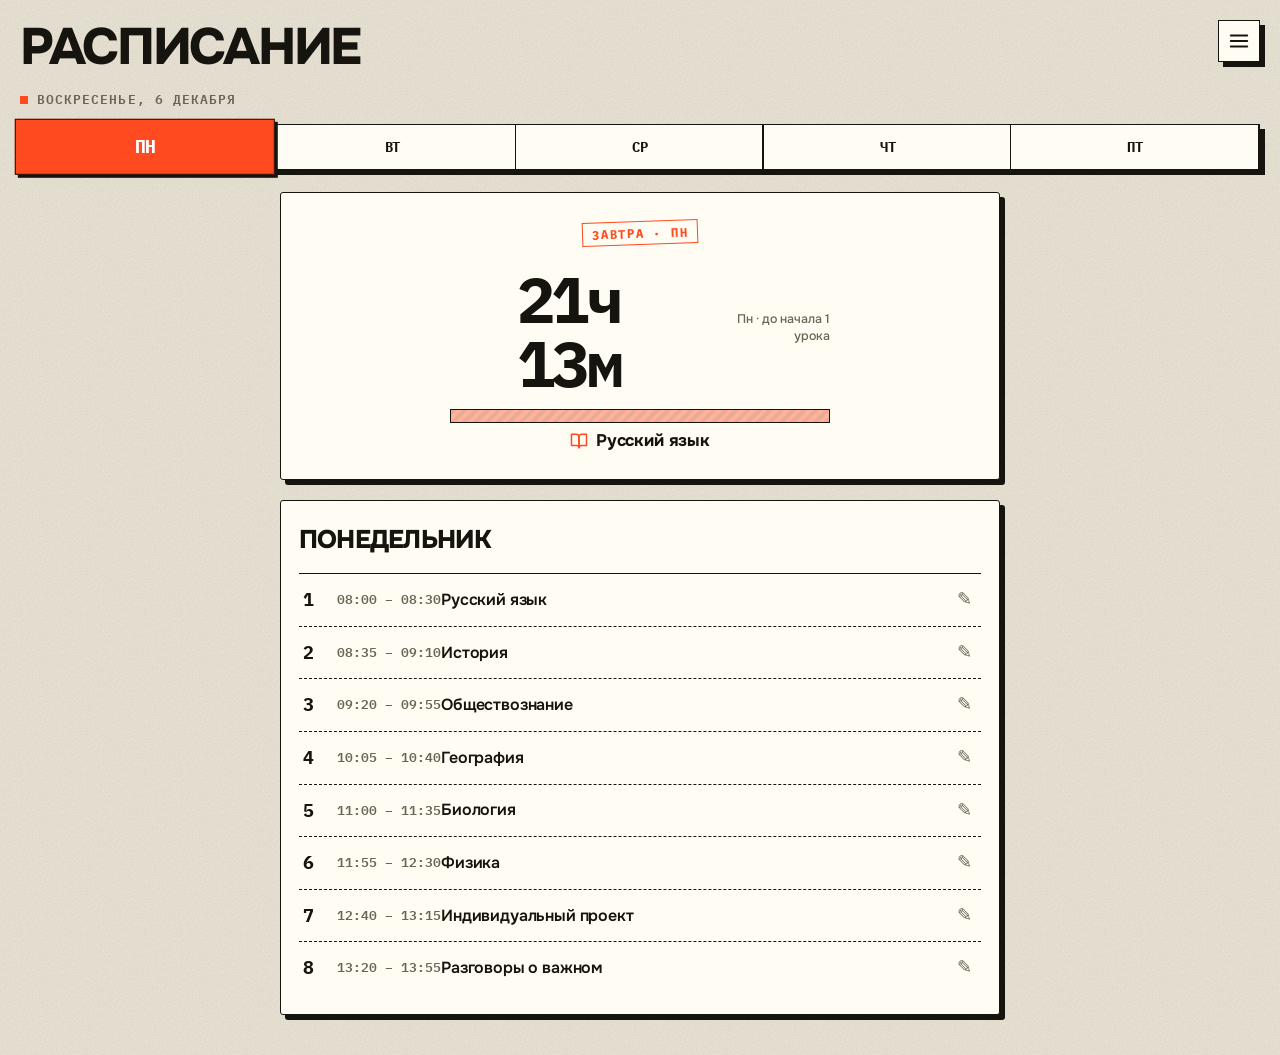
==== commit 78091966: "upd" ====
--- a/index.html
+++ b/index.html
@@ -14,13 +14,13 @@
     <link href="https://fonts.googleapis.com/css2?family=Onest:wght@400;600;800&family=IBM+Plex+Mono:wght@500;700&display=swap" rel="stylesheet">
 
     <link rel="stylesheet" href="styles/base.css">
-    <link rel="stylesheet" href="styles/background.css">
     <link rel="stylesheet" href="styles/header.css">
     <link rel="stylesheet" href="styles/status.css">
     <link rel="stylesheet" href="styles/schedule.css">
     <link rel="stylesheet" href="styles/settings.css">
     <link rel="stylesheet" href="styles/responsive.css">
     <link rel="stylesheet" href="styles/theme.css">
+    <link rel="stylesheet" href="styles/settings-page.css">
 
     <link rel="icon" type="image/png" href="icon.png">
     <link rel="apple-touch-icon" href="icon.png">
@@ -54,40 +54,22 @@
             var savedTheme = localStorage.getItem(THEME_KEY);
             var prefersDark = window.matchMedia('(prefers-color-scheme: dark)').matches;
 
-            var THEME_VALUES = ['light', 'dark', 'custom'];
+            var THEME_VALUES = ['light', 'dark'];
             var theme = (explicit && THEME_VALUES.indexOf(savedTheme) >= 0)
                 ? savedTheme
                 : (prefersDark ? 'dark' : 'light');
 
             var root = document.documentElement;
             var s = root.style;
-            root.setAttribute('data-preset', (parsed.preset === 'graphite' || parsed.preset === 'terminal') ? parsed.preset : 'blank');
-
+            root.setAttribute('data-preset', (parsed.preset === 'graphite' || parsed.preset === 'terminal' || parsed.preset === 'glass' || parsed.preset === 'retro') ? parsed.preset : 'blank');
+
+            root.setAttribute('data-theme', theme);
+
+            // Нативные элементы (полосы прокрутки, дорожки ползунков,
+            // диалог выбора цвета) берут схему из color-scheme,
+            // поэтому синхронизируем её с темой приложения.
             var effective = root.getAttribute('data-theme') === 'dark' ? 'dark' : 'light';
             s.colorScheme = effective;
-
-            if (theme === 'custom') {
-                root.setAttribute('data-theme', parsed.customBaseTheme === 'dark' ? 'dark' : 'light');
-
-                var customColor = isHex(parsed.customThemeColor) ? parsed.customThemeColor : null;
-                if (parsed.customThemeColorCustom !== true) {
-                    var presetSolid = getComputedStyle(root).getPropertyValue('--surface-solid').trim();
-                    if (isHex(presetSolid)) customColor = presetSolid.toLowerCase();
-                }
-
-                if (customColor) {
-                    var rgb = hexToRgb(customColor);
-                    var op = (typeof parsed.customThemeOpacity === 'number' && isFinite(parsed.customThemeOpacity))
-                        ? clamp(parsed.customThemeOpacity, 0, 100) : 25;
-                    var a = 1 - op / 100;
-                    s.setProperty('--surface', 'rgba(' + rgb.r + ',' + rgb.g + ',' + rgb.b + ',' + a.toFixed(3) + ')');
-                    s.setProperty('--surface-strong', 'rgba(' + rgb.r + ',' + rgb.g + ',' + rgb.b + ',' + Math.min(1, a + 0.15).toFixed(3) + ')');
-                    s.setProperty('--surface-solid', customColor);
-                    s.setProperty('--surface-2', 'rgba(' + rgb.r + ',' + rgb.g + ',' + rgb.b + ',' + Math.max(0, a - 0.2).toFixed(3) + ')');
-                }
-            } else {
-                root.setAttribute('data-theme', theme);
-            }
 
             if (isHex(parsed.accentColor)) {
                 s.setProperty('--accent-override', parsed.accentColor);
@@ -114,369 +96,118 @@
             var how = parsed.heartOutlineWidth;
             if (typeof how !== 'number' || !isFinite(how)) how = 1.5;
             s.setProperty('--heart-outline-width', clamp(how, 0, 4) + 'px');
-
-            if (Array.isArray(parsed.orbsColors)) {
-                for (var i = 0; i < 3; i++) {
-                    if (isHex(parsed.orbsColors[i])) s.setProperty('--orb-' + (i + 1), parsed.orbsColors[i]);
-                }
-            }
-
-            if (typeof parsed.customCss === 'string' && parsed.customCss) {
-                var cssEl = document.createElement('style');
-                cssEl.id = 'custom-css-style';
-                cssEl.textContent = parsed.customCss;
-                document.head.appendChild(cssEl);
-            }
         })();
     </script>
 </head>
 <body>
-    <div class="bg-solid" aria-hidden="true"></div>
-    <div class="bg-orbs" aria-hidden="true">
-        <span class="orb orb-1"></span>
-        <span class="orb orb-2"></span>
-        <span class="orb orb-3"></span>
-    </div>
-    <div class="bg-gradient" aria-hidden="true"></div>
-    <canvas class="bg-particles" id="particles-canvas" aria-hidden="true"></canvas>
-
-    <div class="flip-scene">
-        <div class="flip-card" id="flip-card">
-
-            <div class="flip-face flip-face--front" id="page-main">
-                <button id="menu-toggle" class="menu-toggle" type="button"
-                        aria-label="Настройки"
-                        aria-haspopup="dialog"
-                        aria-controls="settings-panel"
-                        aria-expanded="false">
-                    <svg xmlns="http://www.w3.org/2000/svg" width="22" height="22" viewBox="0 0 24 24"
-                         fill="none" stroke="currentColor" stroke-width="2"
-                         stroke-linecap="round" stroke-linejoin="round" aria-hidden="true">
-                        <line x1="3" y1="6" x2="21" y2="6"></line>
-                        <line x1="3" y1="12" x2="21" y2="12"></line>
-                        <line x1="3" y1="18" x2="21" y2="18"></line>
-                    </svg>
+    <button id="menu-toggle" class="menu-toggle" type="button"
+            aria-label="Настройки"
+            aria-haspopup="dialog"
+            aria-controls="settings-panel"
+            aria-expanded="false">
+        <svg xmlns="http://www.w3.org/2000/svg" width="22" height="22" viewBox="0 0 24 24"
+             fill="none" stroke="currentColor" stroke-width="2"
+             stroke-linecap="round" stroke-linejoin="round" aria-hidden="true">
+            <line x1="3" y1="6" x2="21" y2="6"></line>
+            <line x1="3" y1="12" x2="21" y2="12"></line>
+            <line x1="3" y1="18" x2="21" y2="18"></line>
+        </svg>
+    </button>
+
+    <div id="settings-overlay" class="settings-overlay" hidden></div>
+
+    <aside id="settings-panel" class="settings-panel is-closed"
+           role="dialog" aria-modal="true" aria-labelledby="settings-title" inert>
+        <div class="settings-header">
+            <h3 id="settings-title">Настройки</h3>
+            <button id="settings-close" class="settings-close" type="button" aria-label="Назад">
+                <svg xmlns="http://www.w3.org/2000/svg" width="20" height="20" viewBox="0 0 24 24"
+                     fill="none" stroke="currentColor" stroke-width="2"
+                     stroke-linecap="round" stroke-linejoin="round" aria-hidden="true">
+                    <line x1="20" y1="12" x2="5" y2="12"></line>
+                    <polyline points="11 5 4 12 11 19"></polyline>
+                </svg>
+            </button>
+        </div>
+
+        <div class="settings-body">
+            <section class="settings-section" data-open="true">
+                <button class="settings-section__header" type="button" aria-expanded="true">
+                    <span>Тема</span>
+                    <span class="settings-section__chevron" aria-hidden="true">›</span>
                 </button>
-
-                <header>
-                    <h1>
-                        <button type="button" id="header-title" title="К сегодняшнему дню">Расписание</button>
-                    </h1>
-                    <p id="today-date" class="today-date"></p>
-                    <nav aria-label="Дни недели">
-                        <ul>
-                            <li><a href="#monday" data-day="monday">Пн</a></li>
-                            <li><a href="#tuesday" data-day="tuesday">Вт</a></li>
-                            <li><a href="#wednesday" data-day="wednesday">Ср</a></li>
-                            <li><a href="#thursday" data-day="thursday">Чт</a></li>
-                            <li><a href="#friday" data-day="friday">Пт</a></li>
-                        </ul>
-                    </nav>
-                </header>
-
-                <div id="temp-badge" class="offline-badge temp-badge" role="status" hidden></div>
-
-                <main>
-                    <noscript>
-                        <section class="noscript-card">
-                            <h2 class="section-title">Сейчас</h2>
-                            <p class="status-text-only">Для просмотра расписания нужен JavaScript.</p>
-                        </section>
-                    </noscript>
-                    <section id="home">
-                        <h2 class="section-title">Сейчас</h2>
-                        <p class="status-text-only">Загрузка...</p>
-                    </section>
-                </main>
-            </div>
-
-            <section class="flip-face flip-face--back" id="page-settings"
-                     role="dialog" aria-modal="true" aria-labelledby="settings-title" inert>
-                <button id="settings-close" class="settings-close" type="button" aria-label="Закрыть">
-                    <svg xmlns="http://www.w3.org/2000/svg" width="20" height="20" viewBox="0 0 24 24"
-                         fill="none" stroke="currentColor" stroke-width="2"
-                         stroke-linecap="round" stroke-linejoin="round" aria-hidden="true">
-                        <line x1="18" y1="6" x2="6" y2="18"></line>
-                        <line x1="6" y1="6" x2="18" y2="18"></line>
-                    </svg>
-                </button>
-
-                <div class="settings-scroll" id="settings-scroll">
-                <div class="settings-sheet" id="settings-panel">
-                    <div class="settings-header">
-                        <div class="settings-header__row">
-                            <h3 id="settings-title">Настройки</h3>
-                        </div>
-                    </div>
-
-                    <div class="settings-body">
-                        <section class="settings-section" data-open="true">
-                            <button class="settings-section__header" type="button" aria-expanded="true">
-                                <span>Настройки темы</span>
-                                <span class="settings-section__chevron" aria-hidden="true">›</span>
-                            </button>
-                            <div class="settings-section__body">
-                                <div class="settings-section__inner">
-                                    <div class="setting-group">
-                                        <div class="segmented segmented-wrap" id="theme-switch" role="group" aria-label="Тема">
-                                            <button data-preset="blank" class="seg-btn" type="button">Бланк</button>
-                                            <button data-preset="graphite" class="seg-btn" type="button">Графит</button>
-                                            <button data-preset="terminal" class="seg-btn" type="button">Терминал</button>
-                                            <button data-preset="custom" class="seg-btn" type="button">Своя тема</button>
-                                        </div>
-                                    </div>
-
-                                    <div class="setting-subgroup" id="variant-settings">
-                                        <div class="setting-group">
-                                            <div class="segmented" id="variant-switch" role="group" aria-label="Вариант темы"></div>
-                                        </div>
-                                    </div>
-
-                                    <div class="setting-subgroup" id="custom-theme-settings">
-                                        <h4 class="settings-subtitle">Поверхность</h4>
-
-                                        <div class="setting-group">
-                                            <label class="setting-label" for="custom-theme-color">Цвет блоков</label>
-                                            <div class="color-row">
-                                                <input type="color" id="custom-theme-color" value="#1e1b4b">
-                                                <span class="color-value" id="custom-theme-color-value">#1e1b4b</span>
-                                            </div>
-                                        </div>
-                                        <div class="setting-group">
-                                            <label class="setting-label" for="custom-theme-opacity">Прозрачность: <span id="custom-theme-opacity-value">25</span>%</label>
-                                            <input type="range" id="custom-theme-opacity" min="0" max="100" step="1" value="25">
-                                        </div>
-
-                                        <h4 class="settings-subtitle">Цвета</h4>
-
-                                        <div class="setting-group">
-                                            <label class="setting-label" for="accent-color">Основной цвет</label>
-                                            <div class="color-row">
-                                                <input type="color" id="accent-color" value="#6366f1">
-                                                <span class="color-value" id="accent-color-value">#6366f1</span>
-                                            </div>
-                                        </div>
-                                        <div class="setting-group">
-                                            <label class="setting-label" for="lesson-color">Цвет урока</label>
-                                            <div class="color-row">
-                                                <input type="color" id="lesson-color" value="#6366f1">
-                                                <span class="color-value" id="lesson-color-value">#6366f1</span>
-                                            </div>
-                                        </div>
-                                        <div class="setting-group">
-                                            <label class="setting-label" for="break-color">Цвет перемены</label>
-                                            <div class="color-row">
-                                                <input type="color" id="break-color" value="#f59e0b">
-                                                <span class="color-value" id="break-color-value">#f59e0b</span>
-                                            </div>
-                                        </div>
-
-                                        <h4 class="settings-subtitle">Свечение</h4>
-
-                                        <div class="setting-group">
-                                            <label class="setting-label" for="glow-slider">Свечение: <span id="glow-value">0</span></label>
-                                            <input type="range" id="glow-slider" min="0" max="20" step="1" value="0">
-                                        </div>
-
-                                        <div class="setting-subgroup" id="heart-settings">
-                                            <div class="setting-group">
-                                                <label class="setting-label" for="heart-outline-color">Обводка сердец</label>
-                                                <div class="color-row">
-                                                    <input type="color" id="heart-outline-color" value="#6366f1">
-                                                    <span class="color-value" id="heart-outline-color-value">#6366f1</span>
-                                                    <button type="button" id="heart-outline-reset" class="mini-btn" title="Взять цвет урока">Авто</button>
-                                                </div>
-                                            </div>
-                                            <div class="setting-group">
-                                                <label class="setting-label" for="heart-outline-width">Толщина обводки: <span id="heart-outline-width-value">1.5</span></label>
-                                                <input type="range" id="heart-outline-width" min="0" max="4" step="0.1" value="1.5">
-                                            </div>
-                                            <div class="setting-group">
-                                                <span class="setting-label">Анимация сердец</span>
-                                                <div class="segmented" id="heart-anim-switch" role="group" aria-label="Анимация сердец">
-                                                    <button data-heart-anim="none" class="seg-btn" type="button">Выкл.</button>
-                                                    <button data-heart-anim="bounce" class="seg-btn" type="button">Подпрыгивание</button>
-                                                </div>
-                                            </div>
-                                        </div>
-
-                                        <h4 class="settings-subtitle">Фон</h4>
-
-                                        <div class="setting-group">
-                                            <div class="segmented segmented-wrap" id="bg-switch" role="group" aria-label="Фон">
-                                                <button data-bg="plain" class="seg-btn" type="button">Бумага</button>
-                                                <button data-bg="orbs" class="seg-btn" type="button">Орбы</button>
-                                                <button data-bg="1color" class="seg-btn" type="button">Сплошной</button>
-                                                <button data-bg="gradient" class="seg-btn" type="button">Градиент</button>
-                                                <button data-bg="particles" class="seg-btn" type="button">Частицы</button>
-                                            </div>
-                                        </div>
-
-                                        <div class="setting-subgroup" id="orbs-settings">
-                                            <div class="setting-group">
-                                                <span class="setting-label">Цвета орбов</span>
-                                                <div class="multi-color-list" id="orbs-colors"></div>
-                                            </div>
-                                        </div>
-
-                                        <div class="setting-subgroup" id="solid-settings">
-                                            <div class="setting-group">
-                                                <label class="setting-label" for="solid-color">Цвет фона</label>
-                                                <div class="color-row">
-                                                    <input type="color" id="solid-color" value="#6366f1">
-                                                    <span class="color-value" id="solid-color-value">#6366f1</span>
-                                                </div>
-                                            </div>
-                                        </div>
-
-                                        <div class="setting-subgroup" id="gradient-settings">
-                                            <div class="setting-group">
-                                                <label class="setting-label" for="gradient-color1">Цвет 1</label>
-                                                <div class="color-row">
-                                                    <input type="color" id="gradient-color1" value="#a5b4fc">
-                                                    <span class="color-value" id="gradient-color1-value">#a5b4fc</span>
-                                                </div>
-                                            </div>
-                                            <div class="setting-group">
-                                                <label class="setting-label" for="gradient-color2">Цвет 2</label>
-                                                <div class="color-row">
-                                                    <input type="color" id="gradient-color2" value="#f0abfc">
-                                                    <span class="color-value" id="gradient-color2-value">#f0abfc</span>
-                                                </div>
-                                            </div>
-
-                                            <div class="setting-group">
-                                                <label class="setting-switch" for="gradient-rotate">
-                                                    <span>Динамическое вращение</span>
-                                                    <input type="checkbox" id="gradient-rotate">
-                                                </label>
-                                            </div>
-
-                                            <div class="setting-group" id="gradient-static-angle">
-                                                <label class="setting-label" for="gradient-angle">Наклон: <span id="gradient-angle-value">135</span>°</label>
-                                                <input type="range" id="gradient-angle" min="0" max="360" step="1" value="135">
-                                            </div>
-
-                                            <div class="setting-group" id="gradient-rotate-settings">
-                                                <div class="dual-slider-desktop">
-                                                    <div class="dual-slider-labels">
-                                                        <span id="gradient-angle-from-value">30</span>
-                                                        <span id="gradient-angle-to-value">210</span>
-                                                    </div>
-                                                    <div class="dual-slider">
-                                                        <input type="range" id="gradient-angle-from" min="0" max="360" step="1" value="30" aria-label="Начальный угол">
-                                                        <input type="range" id="gradient-angle-to" min="0" max="360" step="1" value="210" aria-label="Конечный угол">
-                                                    </div>
-                                                </div>
-                                                <div class="dual-slider-mobile">
-                                                    <div class="setting-group">
-                                                        <label class="setting-label" for="gradient-angle-from-mobile">От: <span id="gradient-angle-from-mobile-value">30</span>°</label>
-                                                        <input type="range" id="gradient-angle-from-mobile" min="0" max="360" step="1" value="30">
-                                                    </div>
-                                                    <div class="setting-group">
-                                                        <label class="setting-label" for="gradient-angle-to-mobile">До: <span id="gradient-angle-to-mobile-value">210</span>°</label>
-                                                        <input type="range" id="gradient-angle-to-mobile" min="0" max="360" step="1" value="210">
-                                                    </div>
-                                                </div>
-                                                <div class="setting-group">
-                                                    <label class="setting-label" for="gradient-speed">Скорость: <span id="gradient-speed-value">50</span>%</label>
-                                                    <input type="range" id="gradient-speed" min="1" max="100" step="1" value="50">
-                                                </div>
-                                            </div>
-                                        </div>
-
-                                        <div class="setting-subgroup" id="particles-settings">
-                                            <div class="setting-group">
-                                                <span class="setting-label">Количество частиц:
-                                                    <input type="number" id="particles-count-value" class="num-input" min="1" max="100" value="5"
-                                                           aria-label="Количество частиц">
-                                                </span>
-                                                <input type="range" id="particles-count" min="1" max="100" step="1" value="5"
-                                                       aria-label="Количество частиц">
-                                            </div>
-
-                                            <div class="setting-group">
-                                                <span class="setting-label">Размытие:
-                                                    <input type="number" id="particles-blur-value" class="num-input" min="0" max="100" value="0"
-                                                           aria-label="Размытие частиц">
-                                                </span>
-                                                <input type="range" id="particles-blur" min="0" max="100" step="1" value="0"
-                                                       aria-label="Размытие частиц">
-                                            </div>
-
-                                            <div class="setting-group">
-                                                <span class="setting-label">Форма частиц</span>
-                                                <div class="segmented segmented-wrap" id="particles-shape" role="group" aria-label="Форма частиц">
-                                                    <button data-shape="dot" class="seg-btn" type="button">Точка</button>
-                                                    <button data-shape="heart" class="seg-btn" type="button">Сердце</button>
-                                                    <button data-shape="triangle" class="seg-btn" type="button">Треугольник</button>
-                                                    <button data-shape="random" class="seg-btn" type="button">Случайно</button>
-                                                </div>
-                                            </div>
-
-                                            <div class="setting-group">
-                                                <span class="setting-label">Цвета частиц</span>
-                                                <div class="multi-color-list" id="particles-colors"></div>
-                                                <button type="button" id="particles-color-add" class="mini-btn">+ Добавить цвет</button>
-                                            </div>
-                                        </div>
-                                    </div>
-                                </div>
-                            </div>
-                        </section>
-
-                        <section class="settings-section" data-open="true">
-                            <button class="settings-section__header" type="button" aria-expanded="true">
-                                <span>Настройки таймера</span>
-                                <span class="settings-section__chevron" aria-hidden="true">›</span>
-                            </button>
-                            <div class="settings-section__body">
-                                <div class="settings-section__inner">
-                                    <div class="setting-group">
-                                        <div class="segmented segmented-wrap" id="style-switch" role="group" aria-label="Стиль таймера">
-                                            <button data-style="bar" class="seg-btn" type="button">Полоса</button>
-                                            <button data-style="ring" class="seg-btn" type="button">Кольцо</button>
-                                            <button data-style="clock" class="seg-btn" type="button">Часы</button>
-                                            <button data-style="hearts" class="seg-btn" type="button">Сердечки</button>
-                                        </div>
-                                    </div>
-                                </div>
-                            </div>
-                        </section>
-
-                        <section class="settings-section" data-open="false">
-                            <button class="settings-section__header" type="button" aria-expanded="false">
-                                <span>Advanced</span>
-                                <span class="settings-section__chevron" aria-hidden="true">›</span>
-                            </button>
-                            <div class="settings-section__body">
-                                <div class="settings-section__inner">
-                                    <textarea id="custom-css" class="code-input" spellcheck="false" autocomplete="off"
-                                              autocapitalize="off" placeholder="Вставь сюда свой .css"></textarea>
-                                    <div class="css-actions">
-                                        <button id="custom-css-apply" class="mini-btn" type="button">Применить</button>
-                                        <button id="custom-css-clear" class="mini-btn" type="button">Очистить</button>
-                                    </div>
-                                </div>
-                            </div>
-                        </section>
-                    </div>
-
-                    <div class="settings-footer">
-                        <button id="reset-settings" class="reset-btn" type="button">Сбросить настройки</button>
-                        <a href="https://github.com/despensed/schedule" target="_blank" rel="noopener noreferrer" class="github-link">
-                            <svg xmlns="http://www.w3.org/2000/svg" width="16" height="16" viewBox="0 0 24 24" fill="currentColor" aria-hidden="true">
-                                <path d="M12 2C6.48 2 2 6.58 2 12.25c0 4.53 2.87 8.37 6.84 9.73.5.09.68-.22.68-.49 0-.24-.01-.87-.01-1.7-2.78.62-3.37-1.37-3.37-1.37-.45-1.18-1.11-1.5-1.11-1.5-.91-.64.07-.62.07-.62 1 .07 1.53 1.05 1.53 1.05.89 1.57 2.34 1.12 2.91.86.09-.66.35-1.12.63-1.38-2.22-.26-4.55-1.14-4.55-5.06 0-1.12.39-2.03 1.03-2.75-.1-.26-.45-1.3.1-2.7 0 0 .84-.28 2.75 1.05A9.3 9.3 0 0 1 12 6.84c.85 0 1.7.12 2.5.35 1.91-1.33 2.75-1.05 2.75-1.05.55 1.4.2 2.44.1 2.7.64.72 1.03 1.63 1.03 2.75 0 3.93-2.33 4.8-4.56 5.05.36.32.68.95.68 1.91 0 1.38-.01 2.5-.01 2.84 0 .27.18.59.69.49A10.02 10.02 0 0 0 22 12.25C22 6.58 17.52 2 12 2z"/>
-                            </svg>
-                            <span>GitHub</span>
-                        </a>
+                <div class="settings-section__body">
+                    <div class="settings-section__inner">
+                        <div class="setting-group">
+                            <div class="segmented segmented-wrap" id="theme-switch" role="group" aria-label="Тема">
+                                <button data-preset="blank" class="seg-btn" type="button">Бланк</button>
+                                <button data-preset="graphite" class="seg-btn" type="button">Графит</button>
+                                <button data-preset="terminal" class="seg-btn" type="button">Терминал</button>
+                                <button data-preset="glass" class="seg-btn" type="button">Стекло</button>
+                                <button data-preset="retro" class="seg-btn" type="button">Ретро</button>
+                            </div>
+                        </div>
+
+                        <div class="setting-subgroup" id="variant-settings">
+                            <div class="setting-group">
+                                <div class="segmented" id="variant-switch" role="group" aria-label="Вариант темы"></div>
+                            </div>
+                        </div>
+
                     </div>
                 </div>
+            </section>
+
+            <section class="settings-section" data-open="true">
+                <button class="settings-section__header" type="button" aria-expanded="true">
+                    <span>Таймер</span>
+                    <span class="settings-section__chevron" aria-hidden="true">›</span>
+                </button>
+                <div class="settings-section__body">
+                    <div class="settings-section__inner">
+                        <div class="setting-group">
+                            <div class="segmented segmented-wrap" id="style-switch" role="group" aria-label="Стиль таймера">
+                                <button data-style="bar" class="seg-btn" type="button">Полоса</button>
+                                <button data-style="ring" class="seg-btn" type="button">Кольцо</button>
+                                <button data-style="clock" class="seg-btn" type="button">Часы</button>
+                                <button data-style="hearts" class="seg-btn" type="button">Сердечки</button>
+                                <button data-style="cells" class="seg-btn" type="button">Клетки</button>
+                            </div>
+                        </div>
+
+                        <div class="setting-subgroup" id="heart-settings">
+                            <div class="setting-group">
+                                <label class="setting-label" for="heart-outline-color">Обводка сердец</label>
+                                <div class="color-row">
+                                    <input type="color" id="heart-outline-color" value="#6366f1">
+                                    <span class="color-value" id="heart-outline-color-value">#6366f1</span>
+                                    <button type="button" id="heart-outline-reset" class="mini-btn" title="Взять цвет урока">Авто</button>
+                                </div>
+                            </div>
+                            <div class="setting-group">
+                                <span class="setting-label">Анимация сердец</span>
+                                <div class="segmented" id="heart-anim-switch" role="group" aria-label="Анимация сердец">
+                                    <button data-heart-anim="none" class="seg-btn" type="button">Выкл.</button>
+                                    <button data-heart-anim="bounce" class="seg-btn" type="button">Подпрыгивание</button>
+                                </div>
+                            </div>
+                        </div>
+                    </div>
                 </div>
             </section>
 
         </div>
-    </div>
+
+        <div class="settings-footer">
+            <button id="reset-settings" class="reset-btn" type="button">Сбросить настройки</button>
+            <a href="https://github.com/despensed/schedule" target="_blank" rel="noopener noreferrer" class="github-link">
+                <svg xmlns="http://www.w3.org/2000/svg" width="16" height="16" viewBox="0 0 24 24" fill="currentColor" aria-hidden="true">
+                    <path d="M12 2C6.48 2 2 6.58 2 12.25c0 4.53 2.87 8.37 6.84 9.73.5.09.68-.22.68-.49 0-.24-.01-.87-.01-1.7-2.78.62-3.37-1.37-3.37-1.37-.45-1.18-1.11-1.5-1.11-1.5-.91-.64.07-.62.07-.62 1 .07 1.53 1.05 1.53 1.05.89 1.57 2.34 1.12 2.91.86.09-.66.35-1.12.63-1.38-2.22-.26-4.55-1.14-4.55-5.06 0-1.12.39-2.03 1.03-2.75-.1-.26-.45-1.3.1-2.7 0 0 .84-.28 2.75 1.05A9.3 9.3 0 0 1 12 6.84c.85 0 1.7.12 2.5.35 1.91-1.33 2.75-1.05 2.75-1.05.55 1.4.2 2.44.1 2.7.64.72 1.03 1.63 1.03 2.75 0 3.93-2.33 4.8-4.56 5.05.36.32.68.95.68 1.91 0 1.38-.01 2.5-.01 2.84 0 .27.18.59.69.49A10.02 10.02 0 0 0 22 12.25C22 6.58 17.52 2 12 2z"/>
+                </svg>
+                <span>GitHub</span>
+            </a>
+        </div>
+    </aside>
 
     <div id="confirm-overlay" class="confirm-overlay">
         <div class="confirm-dialog" role="dialog" aria-modal="true" aria-labelledby="confirm-title">
@@ -488,6 +219,37 @@
         </div>
     </div>
 
+    <header>
+        <h1>
+            <button type="button" id="header-title" title="К сегодняшнему дню">Расписание</button>
+        </h1>
+        <p id="today-date" class="today-date"></p>
+        <nav aria-label="Дни недели">
+            <ul>
+                <li><a href="#monday" data-day="monday">Пн</a></li>
+                <li><a href="#tuesday" data-day="tuesday">Вт</a></li>
+                <li><a href="#wednesday" data-day="wednesday">Ср</a></li>
+                <li><a href="#thursday" data-day="thursday">Чт</a></li>
+                <li><a href="#friday" data-day="friday">Пт</a></li>
+            </ul>
+        </nav>
+    </header>
+
+    <div id="temp-badge" class="temp-badge" role="status" hidden></div>
+
+    <main>
+        <noscript>
+            <section class="noscript-card">
+                <h2 class="section-title">Сейчас</h2>
+                <p class="status-text-only">Для просмотра расписания нужен JavaScript.</p>
+            </section>
+        </noscript>
+        <section id="home">
+            <h2 class="section-title">Сейчас</h2>
+            <p class="status-text-only">Загрузка...</p>
+        </section>
+    </main>
+
     <script type="module" src="js/main.js"></script>
 </body>
-</html>
+            </html>
--- a/styles/base.css
+++ b/styles/base.css
@@ -1,7 +1,4 @@
 :root {
-    --font-ui: 'Onest', -apple-system, BlinkMacSystemFont, 'Segoe UI', Roboto, sans-serif;
-    --font-mono: 'IBM Plex Mono', ui-monospace, monospace;
-
     --bg: #f6f6fb;
     --surface: rgba(255, 255, 255, 0.75);
     --surface-strong: rgba(255, 255, 255, 0.9);
@@ -53,14 +50,15 @@
 * { box-sizing: border-box; margin: 0; padding: 0; }
 
 body {
-    font-family: var(--font-ui);
+    font-family: 'Manrope', -apple-system, BlinkMacSystemFont, 'Segoe UI', Roboto, sans-serif;
     background-color: var(--bg);
     color: var(--text);
     line-height: 1.5;
+    padding: 24px 20px 40px;
     min-height: 100vh;
     -webkit-font-smoothing: antialiased;
     -webkit-tap-highlight-color: transparent;
-    overflow: hidden;
+    overflow-x: hidden;
     position: relative;
     transition: background-color 0.35s ease, color 0.35s ease;
 }
@@ -80,6 +78,19 @@
     outline-offset: 2px;
 }
 .seg-btn.active:focus-visible { outline-color: var(--accent-text); outline-offset: -2px; }
+
+/* ---------- анимация въезда карточек ---------- */
+/*
+ * Общие keyframes для обоих видов. Работают только при
+ * <html data-animate="1">, который ставит markEntrance() из utils.js
+ * на одну загрузку: карточки перерисовываются каждые 15 секунд,
+ * и без снятия флага анимация переигрывалась бы постоянно.
+ *
+ * Параметры приходят переменными:
+ *   --card-from-x   — смещение по X (выезд сбоку)
+ *   --card-from-rot — наклон в начале выезда, если он нужен
+ *   --card-delay    — задержка, чтобы карточки въезжали по очереди
+ */
 
 @keyframes card-slide-in {
     from {
@@ -121,42 +132,5 @@
 @media (prefers-reduced-motion: reduce) {
     [data-animate="1"] #home,
     [data-animate="1"] #schedule-view,
-    [data-animate="1"] #temp-badge { animation: none; }
+        [data-animate="1"] #temp-badge { animation: none; }
 }
-
-.flip-scene {
-    position: fixed;
-    inset: 0;
-    perspective: 2200px;
-    perspective-origin: 50% 50%;
-    z-index: 1;
-}
-.flip-card {
-    position: absolute;
-    inset: 0;
-    transform-style: preserve-3d;
-    transform: rotateY(0deg);
-    transition: transform 0.85s cubic-bezier(0.62, 0.03, 0.24, 1);
-    will-change: transform;
-}
-.flip-card.is-open { transform: rotateY(180deg); }
-
-.flip-face {
-    position: absolute;
-    inset: 0;
-    padding: 24px 20px 40px;
-    overflow-y: auto;
-    overflow-x: hidden;
-    overscroll-behavior: contain;
-    -webkit-backface-visibility: hidden;
-    backface-visibility: hidden;
-}
-.flip-face--back {
-    transform: rotateY(180deg);
-    padding: 0;
-    overflow: visible;
-}
-
-@media (prefers-reduced-motion: reduce) {
-    .flip-card { transition: none; }
-}
--- a/styles/header.css
+++ b/styles/header.css
@@ -66,7 +66,7 @@
 }
 nav ul li a.active.today::after { opacity: 0.95; }
 
-.offline-badge {
+.temp-badge {
     max-width: 720px;
     margin: -8px auto 16px;
     padding: 8px 14px;
@@ -79,5 +79,5 @@
     text-align: center;
     width: fit-content;
 }
-.offline-badge[hidden] { display: none; }
+.temp-badge[hidden] { display: none; }
 .temp-badge { color: var(--break-color); border-color: var(--break-color); }
--- a/styles/status.css
+++ b/styles/status.css
@@ -33,6 +33,8 @@
     to   { opacity: 1; transform: scale(1); }
 }
 
+/* Приглушение «будущего события» должно работать для всех четырёх
+   стилей таймера, иначе карточки отличаются яркостью. */
 #home.event-upcoming .ring-fg,
 #home.event-upcoming .status-bar-fill,
 #home.event-upcoming .status-clock,
@@ -85,7 +87,7 @@
     pointer-events: none;
 }
 .status-ring-time {
-    font-family: var(--font-mono);
+    font-family: 'JetBrains Mono', monospace;
     font-size: 1.75rem;
     font-weight: 700;
     color: var(--text);
@@ -114,7 +116,7 @@
     gap: 12px;
 }
 .status-bar-time {
-    font-family: var(--font-mono);
+    font-family: 'JetBrains Mono', monospace;
     font-size: 1.7rem;
     font-weight: 700;
     color: var(--text);
@@ -148,7 +150,7 @@
     margin-top: 8px;
 }
 .status-hearts-time {
-    font-family: var(--font-mono);
+    font-family: 'JetBrains Mono', monospace;
     font-size: 1.7rem;
     font-weight: 700;
     color: var(--text);
@@ -169,28 +171,7 @@
     flex-shrink: 0;
     overflow: visible;
 }
-.heart-icon .heart-outline {
-    fill: none;
-    stroke: var(--heart-outline-color);
-    stroke-width: var(--heart-outline-width, 1.5);
-    stroke-linejoin: round;
-    transition: stroke 0.35s ease, stroke-width 0.15s ease;
-}
-.heart-icon .heart-fill {
-    fill: var(--event-color, var(--lesson-color));
-    stroke: none;
-    transition: fill 0.35s ease, clip-path 0.5s linear;
-}
-
-@keyframes heart-bounce {
-    0%, 100% { transform: translateY(0); }
-    50%      { transform: translateY(-6px); }
-}
-.heart-icon.bouncing {
-    animation: heart-bounce 1.4s ease-in-out infinite;
-    animation-delay: calc(var(--i, 0) * 0.08s);
-    will-change: transform;
-}
+
 .status-hearts-label {
     font-size: 0.78rem;
     color: var(--text-muted);
@@ -210,7 +191,7 @@
     align-items: center;
     gap: 4px;
     margin: 8px auto 0;
-    font-family: var(--font-mono);
+    font-family: 'JetBrains Mono', ui-monospace, monospace;
     font-size: 2.2rem;
     font-weight: 700;
     color: var(--text);
@@ -236,7 +217,7 @@
     overflow: hidden;
     text-align: center;
     vertical-align: top;
-    font-family: var(--font-mono);
+    font-family: 'JetBrains Mono', ui-monospace, monospace;
     font-variant-numeric: tabular-nums;
     line-height: 1;
 }
@@ -330,3 +311,42 @@
 @media (prefers-reduced-transparency: reduce) {
     #home { backdrop-filter: none; -webkit-backdrop-filter: none; background: var(--surface-solid); }
 }
+
+/* Сердечки в пиксельном стиле */
+.hearts-row { flex-wrap: nowrap; gap: 4px; }
+.heart-icon { width: 29px; height: 29px; flex-shrink: 0; overflow: visible; shape-rendering: crispEdges; }
+.hp-out { fill: var(--heart-outline-color); }
+.hp-empty { fill: color-mix(in srgb, var(--text) 14%, transparent); }
+.hp-full { fill: var(--event-color, var(--lesson-color)); transition: fill .35s ease; }
+.hp-hi { fill: rgba(255, 255, 255, .65); }
+.heart-icon[data-s="0"] .hp-full, .heart-icon[data-s="0"] .hp-hi { display: none; }
+.heart-icon[data-s="1"] .hp-full { clip-path: inset(0 45.45% 0 0); }
+@keyframes heart-hop { 0% { transform: translateY(0); } 50% { transform: translateY(-3px); } }
+.heart-icon.bouncing { animation: heart-hop 1.2s steps(1) infinite; animation-delay: calc(var(--i, 0) * .09s); }
+
+/* Клетки: одна на минуту */
+.cells { display: grid; grid-template-columns: repeat(auto-fill, minmax(15px, 1fr)); gap: 4px; margin-top: 14px; }
+.cell { aspect-ratio: 1; border: 1.5px solid var(--text); transition: background-color .25s ease; }
+.cell.on { background: var(--event-color, var(--lesson-color)); }
+.cell.now { animation: cell-blink 1s steps(1) infinite; }
+@keyframes cell-blink { 50% { background: var(--event-color, var(--lesson-color)); } }
+@media (prefers-reduced-motion: reduce) { .cell.now, .heart-icon.bouncing { animation: none; } }
+
+/* Кольцо → циферблат: 60 делений и стрелка, идущая вместе с уроком */
+.ring-bg { stroke-linecap: butt; stroke-width: 7; opacity: .35; }
+.ring-fg { stroke-linecap: butt; stroke-width: 3; }
+.ring-hand { transform-origin: 60px 60px; transition: transform .9s linear; }
+.ring-hand line { stroke: var(--event-color, var(--lesson-color)); stroke-width: 2.5; stroke-linecap: round; }
+.ring-hand circle { fill: var(--bg); stroke: var(--event-color, var(--lesson-color)); stroke-width: 2.5; }
+@media (prefers-reduced-motion: reduce) { .ring-hand { transition: none; } }
+
+/* Часы → табло: цифры на тёмных плитках с линией сгиба */
+.status-clock { gap: 6px; }
+.clock-digit {
+    margin: 0 1.5px; width: 1.05ch; background: var(--text); color: var(--bg); border-radius: .16em;
+    box-shadow: inset 0 -.1em 0 rgba(0, 0, 0, .3);
+}
+.clock-digit::after { content: ''; position: absolute; left: 0; right: 0; top: 50%; height: 2px; margin-top: -1px; background: rgba(0, 0, 0, .55); z-index: 2; }
+.clock-digit-layer { color: var(--bg); }
+.clock-segment { color: var(--bg); }
+.clock-sep { color: var(--event-color, var(--lesson-color)); opacity: 1; font-weight: 800; }
--- a/styles/schedule.css
+++ b/styles/schedule.css
@@ -65,7 +65,7 @@
     font-size: 0.82rem;
     font-weight: 600;
     font-variant-numeric: tabular-nums;
-    font-family: var(--font-mono);
+    font-family: 'JetBrains Mono', monospace;
     white-space: nowrap;
 }
 .lesson-subject {
@@ -79,7 +79,8 @@
     font-size: 0.92rem;
     letter-spacing: -0.01em;
 }
-
+/* Иконка выравнивается по первой строке, а не по центру всего блока:
+   иначе при переносе длинного предмета она «зависает» между строками. */
 .lesson-subject .subject-icon {
     margin-top: .09em;
 }
--- a/styles/settings.css
+++ b/styles/settings.css
@@ -1,87 +1,80 @@
-.settings-sheet {
-    max-width: 720px;
-    min-height: calc(100vh - 64px);
-    min-height: calc(100dvh - 64px);
-    margin: 0 auto;
+.settings-overlay {
+    position: fixed;
+    inset: 0;
+    background: rgba(0, 0, 0, 0.5);
+    opacity: 0;
+    pointer-events: none;
+    transition: opacity 0.3s ease;
+    z-index: 200;
+}
+.settings-overlay.open { opacity: 1; pointer-events: auto; }
+
+.settings-panel {
+    position: fixed;
+    top: 0; right: 0;
+    height: 100%;
+    width: 380px;
+    max-width: 92vw;
+    background: var(--settings-surface-solid);
+    border-left: 1px solid var(--border);
+    z-index: 201;
+    transform: translateX(100%);
+    transition: transform 0.3s cubic-bezier(0.4, 0, 0.2, 1);
+    box-shadow: -8px 0 32px rgba(0, 0, 0, 0.15);
+    will-change: transform;
     display: flex;
     flex-direction: column;
-    background: var(--settings-surface-solid);
-    border: 1px solid var(--border);
-    border-radius: 22px;
-    box-shadow: 0 12px 44px rgba(0, 0, 0, 0.16);
     overflow: hidden;
 }
-
-.settings-scroll {
-    position: absolute;
-    inset: 0;
-    padding: 24px 20px 40px;
+.settings-panel.open { transform: translateX(0); }
+@media (prefers-reduced-motion: reduce) { .settings-panel { transition: none; } }
+
+.settings-header {
+    flex-shrink: 0;
+    display: flex;
+    align-items: center;
+    justify-content: space-between;
+    padding: 18px 20px 14px;
+    border-bottom: 1px solid var(--border);
+}
+.settings-header h3 {
+    font-size: 1.15rem;
+    font-weight: 700;
+    letter-spacing: -0.01em;
+}
+.settings-close {
+    width: 32px; height: 32px;
+    border-radius: 50%;
+    border: 1px solid var(--border);
+    background: transparent;
+    color: var(--text-muted);
+    display: flex; align-items: center; justify-content: center;
+    transition: background 0.2s ease, color 0.2s ease;
+}
+.settings-close:hover { background: var(--settings-surface-2); color: var(--text); }
+
+.settings-body {
+    flex: 1;
     overflow-y: auto;
-    overflow-x: hidden;
-    overscroll-behavior: contain;
-}
-
-.settings-header {
     display: flex;
     flex-direction: column;
-    gap: 6px;
-    padding: 22px 22px 16px;
+}
+
+.settings-section {
     border-bottom: 1px solid var(--border);
 }
-.settings-header__row {
-    display: flex;
-    align-items: center;
-    gap: 12px;
-}
-.settings-header h3 {
-    font-size: clamp(1.5rem, 6vw, 2rem);
-    font-weight: 800;
-    line-height: 0.95;
-    letter-spacing: -0.04em;
-    text-transform: uppercase;
-}
-
-.settings-close {
-    position: fixed;
-    top: 20px; right: 20px;
-    z-index: 5;
-    width: 42px; height: 42px;
-    border-radius: 50%;
-    border: 1px solid var(--border);
-    background: var(--surface-strong);
-    color: var(--text);
-    display: flex; align-items: center; justify-content: center;
-    box-shadow: var(--shadow);
-    transition: background 0.2s ease, color 0.2s ease;
-}
-.settings-close:hover { background: var(--settings-surface-2); color: var(--text); }
-
-.settings-body {
-    flex: 1 0 auto;
-    display: flex;
-    flex-direction: column;
-}
-
-.settings-section {
-    flex-shrink: 0;
-    border-bottom: 1px solid var(--border);
-}
-.settings-section:last-child { border-bottom: 0; }
 .settings-section__header {
     width: 100%;
     display: flex;
     align-items: center;
     justify-content: space-between;
-    gap: 12px;
-    padding: 15px 22px;
+    padding: 14px 20px;
     background: transparent;
     border: none;
     color: var(--text);
-    font-family: var(--font-mono);
-    font-size: 0.8rem;
+    font-size: 0.9rem;
     font-weight: 700;
-    letter-spacing: 0.12em;
-    text-transform: uppercase;
+    letter-spacing: -0.005em;
     text-align: left;
     cursor: pointer;
     transition: background 0.15s ease;
@@ -125,40 +118,22 @@
     display: flex;
     flex-direction: column;
     gap: 14px;
-    padding: 0 22px;
+    padding: 0 20px;
 }
 .settings-section[data-open="true"] .settings-section__inner {
     padding-top: 4px;
-    padding-bottom: 20px;
+    padding-bottom: 18px;
 }
 @media (prefers-reduced-motion: reduce) {
     .settings-section__body,
     .settings-section__chevron { transition: none; }
 }
 
-.settings-subtitle {
-    font-family: var(--font-mono);
-    font-size: 0.72rem;
-    font-weight: 700;
-    letter-spacing: 0.12em;
-    text-transform: uppercase;
-    color: var(--accent);
-    padding-bottom: 6px;
-    border-bottom: 1px dashed var(--border);
-    margin-top: 2px;
-}
-
-#custom-theme-settings {
-    background: none;
-    border: 0;
-    border-radius: 0;
-    padding: 0;
-}
-
 .settings-footer {
+    flex-shrink: 0;
     display: flex;
     gap: 8px;
-    padding: 16px 22px 20px;
+    padding: 14px 20px 18px;
     border-top: 1px solid var(--border);
 }
 
@@ -203,6 +178,14 @@
 .github-link svg { flex-shrink: 0; }
 
 .setting-group { display: flex; flex-direction: column; gap: 8px; }
+
+.setting-hint {
+    font-size: 0.75rem;
+    font-weight: 500;
+    line-height: 1.45;
+    color: var(--text-muted);
+}
+
 
 .setting-subgroup {
     display: none;
@@ -301,43 +284,12 @@
 .color-row input[type="color"]::-webkit-color-swatch-wrapper { padding: 0; }
 .color-row input[type="color"]::-webkit-color-swatch { border: none; border-radius: 6px; }
 .color-value {
-    font-family: var(--font-mono);
+    font-family: 'JetBrains Mono', monospace;
     font-size: 0.85rem;
     color: var(--text-muted);
     text-transform: uppercase;
     letter-spacing: 0.02em;
 }
-
-.multi-color-list { display: flex; flex-direction: column; gap: 6px; }
-.multi-color-row {
-    display: flex;
-    align-items: center;
-    gap: 10px;
-    padding: 4px;
-    border-radius: 8px;
-    background: var(--settings-surface-2);
-    border: 1px solid var(--border);
-}
-.multi-color-row input[type="color"] {
-    width: 40px; height: 32px;
-    border: 1px solid var(--border);
-    border-radius: 8px;
-    cursor: pointer;
-    padding: 2px;
-    background: transparent;
-}
-.multi-color-row .color-value { flex: 1; }
-.multi-color-del {
-    width: 26px; height: 26px;
-    border-radius: 8px;
-    border: 1px solid var(--border);
-    background: transparent;
-    color: var(--text-muted);
-    font-size: 1rem;
-    line-height: 1;
-    transition: color 0.15s ease, border-color 0.15s ease;
-}
-.multi-color-del:hover { color: #ef4444; border-color: #ef4444; }
 
 .num-input {
     width: 58px;
@@ -346,7 +298,7 @@
     border: 1px solid var(--border);
     background: var(--settings-surface-solid);
     color: var(--text);
-    font-family: var(--font-mono);
+    font-family: 'JetBrains Mono', monospace;
     font-size: 0.85rem;
     text-align: center;
     outline: none;
@@ -379,26 +331,6 @@
 .mini-btn--danger { color: #ef4444; border-color: #ef4444; }
 .mini-btn--danger:hover { background: #ef4444; color: #fff; border-color: #ef4444; }
 
-.code-input {
-    width: 100%;
-    min-height: 150px;
-    padding: 12px;
-    resize: vertical;
-    border: 1px solid var(--border);
-    border-radius: 10px;
-    background: var(--settings-surface-2);
-    color: var(--text);
-    font-family: var(--font-mono);
-    font-size: 0.78rem;
-    line-height: 1.5;
-    tab-size: 2;
-    outline: none;
-    transition: border-color 0.15s ease;
-}
-.code-input:focus { border-color: var(--accent); }
-.code-input::placeholder { color: var(--text-muted); opacity: 0.7; }
-.css-actions { display: flex; flex-wrap: wrap; gap: 8px; }
-
 input[type="range"] {
     width: 100%;
     height: 6px;
@@ -434,7 +366,7 @@
 .dual-slider-labels {
     display: flex;
     justify-content: space-between;
-    font-family: var(--font-mono);
+    font-family: 'JetBrains Mono', monospace;
     font-size: 0.8rem;
     color: var(--text-muted);
     padding: 0 4px;
--- a/styles/responsive.css
+++ b/styles/responsive.css
@@ -1,10 +1,7 @@
 @media (max-width: 600px) {
-    .flip-face { padding: 16px 12px 32px; }
-    .flip-face--back { padding: 0; }
-    .settings-scroll { padding: 16px 12px 32px; }
+    body { padding: 16px 12px 32px; }
     .menu-toggle { top: 12px; right: 12px; width: 38px; height: 38px; }
-    .settings-close { top: 12px; right: 12px; width: 38px; height: 38px; }
-    .settings-sheet { min-height: calc(100vh - 48px); min-height: calc(100dvh - 48px); border-radius: 16px; }
+    .settings-panel { width: 92vw; }
 
     header { margin-bottom: 22px; }
     header h1 { margin-bottom: 14px; }
--- a/styles/theme.css
+++ b/styles/theme.css
@@ -1,3 +1,5 @@
+/* Тема «Бланк»: бумага, чернила, один сигнальный цвет.
+   Плоские поверхности, рамка 1.5px и жёсткая тень без размытия. */
 :root {
     --bg: #ece6d8; --surface: #f5f0e4; --surface-strong: #fffcf3; --surface-solid: #fffcf3; --surface-2: transparent;
     --settings-surface-strong: #fffcf3; --settings-surface-solid: #fffcf3; --settings-surface-2: #f5f0e4;
@@ -97,14 +99,15 @@
 .lesson-subject { justify-content: flex-start; text-align: left; font-size: 1rem; }
 .lesson-subject .subject-icon { display: none; }
 
-.menu-toggle, .settings-close { border: 1.5px solid var(--text); border-radius: 0; background: var(--surface-strong); box-shadow: var(--shadow); }
-.settings-sheet { border-radius: 0; border: 1.5px solid var(--text); background: var(--surface-solid); box-shadow: var(--shadow); }
-.segmented, .seg-btn, .mini-btn, .reset-btn, .settings-close, .confirm-dialog, .code-input { border-radius: 0; }
+.menu-toggle { border: 1.5px solid var(--text); border-radius: 0; background: var(--surface-strong); box-shadow: var(--shadow); }
+.settings-panel { border-radius: 0; border: 0; border-left: 1.5px solid var(--text); background: var(--surface-solid); box-shadow: none; }
+.segmented, .seg-btn, .mini-btn, .reset-btn, .confirm-dialog { border-radius: 0; }
 .temp-badge {
     font-family: var(--font-mono); text-transform: uppercase; letter-spacing: .06em; border-radius: 0;
     border: 1.5px dashed #16140f; background: #ffd84a; color: #16140f; transform: rotate(-1deg);
 }
 
+/* Телефон: крупный номер слева, предмет и время столбиком. */
 @media (max-width: 600px) {
     .schedule-list li { grid-template-columns: 34px 1fr; grid-template-rows: auto auto; gap: 2px 10px; padding: 12px 4px; }
     .schedule-list li.current { padding-inline: 22px; }
@@ -114,6 +117,7 @@
     #schedule-view h2 { font-size: 1.6rem; }
 }
 
+/* Скользящий маркер выбора (js/slider.js) */
 .segmented { position: relative; --slide-grow: 0px; }
 .slide { position: absolute; left: 0; top: 0; z-index: 2; pointer-events: none; background: var(--accent); opacity: 0; }
 [data-slide="ready"] > .slide {
@@ -126,6 +130,7 @@
     [data-slide="ready"] > .slide, nav ul li a { transition: none; }
 }
 
+/* Пресеты поверхностей. Цвета акцента копируются из пресета в настройки (js/constants.js). */
 [data-preset="graphite"] {
     --bg: #e4e4e7; --surface: #eeeef0; --surface-strong: #f7f7f8; --surface-solid: #f7f7f8;
     --settings-surface-strong: #f7f7f8; --settings-surface-solid: #f7f7f8; --settings-surface-2: #eeeef0;
@@ -147,3 +152,181 @@
     background-image: repeating-linear-gradient(0deg, rgba(255, 255, 255, .03) 0 1px, transparent 1px 3px);
 }
 #variant-settings, #variant-settings .setting-group { border: 0; padding: 0; margin: 0; background: none; border-radius: 0; }
+
+/* «Своя тема» показывается только когда выбран этот пресет */
+.settings-section:has(#custom-theme-settings:not(.visible)) { display: none; }
+#custom-theme-settings { flex-direction: column; gap: 14px; }
+.setting-block-title {
+    margin: 8px 0 0; padding-bottom: 6px; border-bottom: 1.5px solid var(--text);
+    font: 700 .72rem var(--font-mono); letter-spacing: .14em; text-transform: uppercase; color: var(--accent);
+}
+.setting-hint { margin: 0; font-size: .8rem; line-height: 1.4; color: var(--text-muted); }
+
+/* Тач: :hover «залипает» после нажатия, поэтому подсветка только для мыши */
+#header-title, .menu-toggle, nav ul li a { -webkit-tap-highlight-color: transparent; }
+#header-title:hover { color: var(--text); }
+.menu-toggle:hover { transform: none; }
+nav ul li a:hover { background: transparent; }
+@media (hover: hover) and (pointer: fine) {
+    #header-title:hover { color: var(--accent); }
+    .menu-toggle:hover { transform: scale(1.08); }
+    nav ul li a:not(.active):hover { background: var(--surface); }
+}
+
+/* Кнопка меню лежит над страницей настроек и плавно растворяется вместе с тенью,
+   а возвращается, когда страница уже свернулась в неё. */
+.menu-toggle {
+    z-index: 300;
+    transition: opacity .2s ease .35s, transform .3s cubic-bezier(.34, 1.4, .5, 1) .3s;
+}
+[data-settings="open"] .menu-toggle {
+    opacity: 0; transform: scale(.8); pointer-events: none;
+    transition: opacity .22s ease, transform .25s ease;
+}
+@media (prefers-reduced-motion: reduce) { .menu-toggle, [data-settings="open"] .menu-toggle { transition: none; } }
+
+/* ===== Стекло: матовые панели с бликом по краю на статичном цветном фоне ===== */
+[data-preset="glass"] {
+    --font-ui: 'Onest', -apple-system, 'Segoe UI', Roboto, sans-serif;
+    --glass: rgba(255, 255, 255, .5); --glass-line: rgba(255, 255, 255, .75); --glass-edge: rgba(255, 255, 255, .9);
+    --bg: #e6eaf7; --surface: var(--glass); --surface-strong: rgba(255, 255, 255, .62); --surface-solid: #f3f5fc;
+    --settings-surface-strong: #f3f5fc; --settings-surface-solid: #f3f5fc; --settings-surface-2: rgba(255, 255, 255, .6);
+    --text: #17203a; --text-muted: #5b6684; --border: rgba(23, 32, 58, .14); --ring-bg: rgba(23, 32, 58, .1);
+    --shadow: 0 14px 34px rgba(60, 80, 140, .22);
+}
+[data-preset="glass"][data-theme="dark"] {
+    --glass: rgba(255, 255, 255, .08); --glass-line: rgba(255, 255, 255, .2); --glass-edge: rgba(255, 255, 255, .38);
+    --bg: #0b1020; --surface: var(--glass); --surface-strong: rgba(255, 255, 255, .12); --surface-solid: #151b30;
+    --settings-surface-strong: #151b30; --settings-surface-solid: #151b30; --settings-surface-2: rgba(255, 255, 255, .07);
+    --text: #eef2ff; --text-muted: #98a3c7; --border: rgba(255, 255, 255, .16); --ring-bg: rgba(255, 255, 255, .12);
+    --shadow: 0 16px 40px rgba(0, 0, 0, .5);
+}
+[data-preset="glass"] body {
+    background-image:
+        radial-gradient(60vmax 60vmax at 8% 4%, rgba(120, 150, 255, .55), transparent 60%),
+        radial-gradient(55vmax 55vmax at 98% 30%, rgba(255, 150, 200, .45), transparent 60%),
+        radial-gradient(60vmax 60vmax at 30% 100%, rgba(120, 230, 210, .45), transparent 60%);
+    background-attachment: fixed;
+}
+[data-preset="glass"][data-theme="dark"] body {
+    background-image:
+        radial-gradient(60vmax 60vmax at 8% 4%, rgba(70, 90, 220, .5), transparent 60%),
+        radial-gradient(55vmax 55vmax at 98% 30%, rgba(190, 60, 140, .38), transparent 60%),
+        radial-gradient(60vmax 60vmax at 30% 100%, rgba(30, 150, 150, .4), transparent 60%);
+}
+[data-preset="glass"] #home, [data-preset="glass"] nav ul {
+    -webkit-backdrop-filter: blur(16px) saturate(1.5); backdrop-filter: blur(16px) saturate(1.5);
+}
+[data-preset="glass"] #home, [data-preset="glass"] #schedule-view, [data-preset="glass"] nav ul,
+[data-preset="glass"] .settings-section, [data-preset="glass"] .menu-toggle, [data-preset="glass"] .settings-close {
+    background: var(--glass); border: 1px solid var(--glass-line); border-radius: 22px;
+    box-shadow: var(--shadow), inset 0 1.5px 0 var(--glass-edge), inset 0 -1px 0 rgba(255, 255, 255, .12);
+}
+[data-preset="glass"] #schedule-view { background: var(--surface-strong); }
+[data-preset="glass"] .menu-toggle, [data-preset="glass"] .settings-close { border-radius: 16px; }
+[data-preset="glass"] nav ul { background-image: none; overflow: visible; }
+[data-preset="glass"] nav ul li + a, [data-preset="glass"] nav ul li + li a { border-left: 0; }
+[data-preset="glass"] nav ul .slide { border: 1px solid var(--glass-edge); border-radius: 18px; box-shadow: 0 8px 18px rgba(0, 0, 0, .22), inset 0 1.5px 0 rgba(255, 255, 255, .55); }
+[data-preset="glass"] #header-title, [data-preset="glass"] #schedule-view h2, [data-preset="glass"] .settings-header h3 { text-transform: none; letter-spacing: -.035em; }
+[data-preset="glass"] #home .section-title { border-radius: 99px; transform: none; border-color: var(--glass-line); background: var(--glass); color: var(--text); }
+[data-preset="glass"] .schedule-list li, [data-preset="glass"] .schedule-list li:first-child { border-top: 1px solid var(--border); }
+[data-preset="glass"] .schedule-list li.current { border-radius: 14px; margin-inline: -10px; padding-inline: 14px; border-color: transparent; }
+[data-preset="glass"] .status-bar-track { border: 0; border-radius: 99px; background: var(--ring-bg); overflow: hidden; }
+[data-preset="glass"] .status-bar-fill { border-radius: 99px; background-image: none !important; }
+[data-preset="glass"] .cell { border: 0; border-radius: 6px; background: var(--ring-bg); }
+[data-preset="glass"] .cell.on { background: var(--event-color, var(--lesson-color)); }
+[data-preset="glass"] .settings-panel { background-color: var(--bg); background-image: inherit; }
+[data-preset="glass"] .segmented, [data-preset="glass"] .seg-btn, [data-preset="glass"] .slide, [data-preset="glass"] .mini-btn { border-radius: 12px; }
+[data-preset="glass"] .temp-badge { border-radius: 99px; transform: none; border: 1px solid var(--glass-line); }
+
+/* ===== Заметки к урокам ===== */
+.schedule-list li { position: relative; }
+.note-btn {
+    position: absolute; right: 0; top: 8px; width: 34px; height: 34px; padding: 0; border: 0; background: none;
+    color: var(--text-muted); font-size: 1.1rem; cursor: pointer; -webkit-tap-highlight-color: transparent;
+}
+.schedule-list li.current .note-btn { color: var(--accent-text); }
+.lesson-note, .note-input { grid-column: 2 / -1; box-sizing: border-box; max-width: calc(100% - 30px); margin: 6px 0 0; font: .82rem var(--font-mono); }
+.lesson-note {
+    width: fit-content; padding: 5px 9px; background: #ffd84a; color: #16140f; border: 1.5px dashed #16140f;
+    transform: rotate(-.6deg); overflow-wrap: anywhere;
+}
+.note-input { width: 100%; padding: 7px 9px; color: var(--text); background: var(--surface-strong); border: 1.5px solid var(--text); border-radius: 0; outline: none; }
+
+/* ===== Терминал: выглядит как терминал ===== */
+@keyframes term-blink { 50% { opacity: 0; } }
+[data-preset="terminal"] #header-title { text-transform: lowercase; font-size: clamp(1.7rem, 8.5vw, 2.4rem); letter-spacing: -.04em; }
+[data-preset="terminal"] #header-title::before { content: '> '; color: var(--accent); }
+[data-preset="terminal"] #header-title::after { content: '█'; margin-left: .08em; color: var(--accent); animation: term-blink 1s steps(1) infinite; }
+[data-preset="terminal"] .today-date::before { content: '$ date'; width: auto; height: auto; background: none; margin-right: .9em; color: var(--accent); }
+[data-preset="terminal"] :is(#home, #schedule-view, nav ul, .settings-section, .menu-toggle, .settings-close) { border: 1px solid var(--accent); border-radius: 0; box-shadow: none; }
+[data-preset="terminal"] nav ul li a::before, [data-preset="terminal"] .lesson-num::before { content: '['; }
+[data-preset="terminal"] nav ul li a::after, [data-preset="terminal"] .lesson-num::after { content: ']'; }
+[data-preset="terminal"] #home .section-title { transform: none; border: 0; padding: 0; letter-spacing: 0; text-transform: lowercase; }
+[data-preset="terminal"] #home .section-title::before { content: '# '; }
+[data-preset="terminal"] .status-bar-track { height: 18px; border: 0; background: repeating-linear-gradient(90deg, var(--ring-bg) 0 8px, transparent 8px 11px); }
+[data-preset="terminal"] .status-bar-fill { background-color: transparent !important; background-image: repeating-linear-gradient(90deg, var(--event-color, var(--lesson-color)) 0 8px, transparent 8px 11px) !important; }
+[data-preset="terminal"] .lesson-note { background: none; color: var(--accent); border: 0; padding: 0; transform: none; }
+[data-preset="terminal"] .lesson-note::before { content: '// '; }
+
+/* ===== Графит: тетрадь в клетку и маркер ===== */
+[data-preset="graphite"] { --shadow: 2px 3px 0 rgba(24, 24, 27, .22); }
+[data-preset="graphite"][data-theme="dark"] { --shadow: 2px 3px 0 rgba(0, 0, 0, .5); }
+[data-preset="graphite"] body {
+    background-image: linear-gradient(rgba(24, 24, 27, .08) 1px, transparent 1px), linear-gradient(90deg, rgba(24, 24, 27, .08) 1px, transparent 1px);
+    background-size: 22px 22px;
+}
+[data-preset="graphite"][data-theme="dark"] body {
+    background-image: linear-gradient(rgba(236, 236, 240, .07) 1px, transparent 1px), linear-gradient(90deg, rgba(236, 236, 240, .07) 1px, transparent 1px);
+}
+[data-preset="graphite"] :is(#home, #schedule-view, nav ul, .settings-section) { border-radius: 7px 15px 9px 13px / 13px 7px 15px 9px; }
+[data-preset="graphite"] #header-title { text-transform: none; text-decoration: underline wavy var(--accent); text-decoration-thickness: 2px; text-underline-offset: .14em; }
+[data-preset="graphite"] .schedule-list li.current { background: #ffe45e; transform: rotate(-.5deg); }
+[data-preset="graphite"] .schedule-list li.current :is(.lesson-num, .lesson-time, .lesson-subject, .note-btn) { color: #18181b; }
+[data-preset="graphite"] #home .section-title { transform: none; border: 0; background: #ffe45e; color: #18181b; padding: 2px 8px; }
+
+/* ===== Ретро: окна с заголовками и объёмными кнопками ===== */
+[data-preset="retro"] {
+    --font-ui: Tahoma, 'Segoe UI', Arial, sans-serif; --font-mono: 'Courier New', monospace;
+    --bg: #008080; --rt-face: #c0c0c0; --rt-hi: #fff; --rt-lo: #808080; --rt-t1: #000080; --rt-t2: #1084d0;
+    --surface: var(--rt-face); --surface-strong: var(--rt-face); --surface-solid: var(--rt-face);
+    --settings-surface-strong: var(--rt-face); --settings-surface-solid: var(--rt-face); --settings-surface-2: var(--rt-face);
+    --text: #000; --text-muted: #404040; --border: #808080; --ring-bg: rgba(0, 0, 0, .18); --shadow: none;
+}
+[data-preset="retro"][data-theme="dark"] {
+    --bg: #0a0a14; --rt-face: #2b2b33; --rt-hi: #62626e; --rt-lo: #0b0b0e; --rt-t1: #3a0ca3; --rt-t2: #4cc9f0;
+    --text: #ececf2; --text-muted: #a8a8b6;
+}
+[data-preset="retro"] body { background-image: none; }
+[data-preset="retro"] :is(#home, #schedule-view, nav ul, .settings-section, .menu-toggle, .settings-close) {
+    background: var(--rt-face); border: 2px solid; border-color: var(--rt-hi) var(--rt-lo) var(--rt-lo) var(--rt-hi);
+    border-radius: 0; box-shadow: 1px 1px 0 #000;
+}
+[data-preset="retro"] :is(#home, #schedule-view) { position: relative; padding-top: 44px; }
+[data-preset="retro"] :is(#home, #schedule-view)::before {
+    position: absolute; top: 2px; left: 2px; right: 2px; height: 20px; padding-left: 8px; line-height: 20px;
+    background: linear-gradient(90deg, var(--rt-t1), var(--rt-t2)); color: #fff; font: 700 .78rem/20px var(--font-ui);
+}
+[data-preset="retro"] #home::before { content: 'Статус.exe'; }
+[data-preset="retro"] #schedule-view::before { content: 'Расписание.exe'; }
+[data-preset="retro"] :is(#home, #schedule-view)::after {
+    content: '_ □ ×'; position: absolute; top: 4px; right: 5px; height: 16px; padding: 0 5px; white-space: pre;
+    font: 700 .7rem/14px var(--font-ui); color: var(--text); background: var(--rt-face); letter-spacing: .15em;
+    border: 1px solid; border-color: var(--rt-hi) var(--rt-lo) var(--rt-lo) var(--rt-hi);
+}
+[data-preset="retro"] nav ul .slide, [data-preset="retro"] .slide {
+    background: var(--rt-face); border: 2px solid; border-color: var(--rt-lo) var(--rt-hi) var(--rt-hi) var(--rt-lo);
+    border-radius: 0; box-shadow: none;
+}
+[data-preset="retro"] nav ul li a.active, [data-preset="retro"] nav ul li a.active:hover, [data-preset="retro"] .seg-btn.active { color: var(--text); }
+[data-preset="retro"] .status-bar-track { height: 20px; background: var(--rt-face); border: 2px solid; border-color: var(--rt-lo) var(--rt-hi) var(--rt-hi) var(--rt-lo); }
+[data-preset="retro"] .status-bar-fill { background-color: transparent !important; background-image: repeating-linear-gradient(90deg, var(--rt-t1) 0 10px, transparent 10px 12px) !important; }
+[data-preset="retro"] #home .section-title { transform: none; border: 0; padding: 0; color: var(--text); text-transform: none; letter-spacing: 0; }
+[data-preset="retro"] #header-title { text-transform: none; color: #fff; text-shadow: 2px 2px 0 #000; }
+[data-preset="retro"] .today-date { color: #fff; text-shadow: 1px 1px 0 #000; }
+[data-preset="retro"] .lesson-note { background: #ffffe1; color: #000; border: 1px solid #000; transform: none; box-shadow: 2px 2px 0 rgba(0, 0, 0, .4); }
+
+/* Правки: скобки у «сегодня» в Терминале, заголовки окон в Ретро */
+[data-preset="terminal"] nav ul li a::after { position: static; display: inline; width: auto; height: auto; background: none; transform: none; border-radius: 0; }
+[data-preset="terminal"] nav ul li a.today::before { content: '[•'; }
+[data-preset="retro"] :is(#home, #schedule-view)::before { text-align: left; }
--- a/styles/settings-page.css
+++ b/styles/settings-page.css
@@ -0,0 +1,54 @@
+/* Настройки как отдельная страница: вырастает из кнопки меню и сворачивается обратно. */
+.settings-overlay { display: none; }
+.settings-panel {
+    inset: 0; width: 100%; max-width: none; height: 100%;
+    border: 0; box-shadow: none; transform: none; will-change: clip-path;
+    background: var(--bg); overflow-y: auto; overflow-x: hidden;
+    clip-path: inset(var(--o-t, 0px) var(--o-r, 0px) var(--o-b, 0px) var(--o-l, 0px));
+    visibility: hidden;
+    transition: clip-path .55s cubic-bezier(.7, 0, .2, 1), visibility 0s linear .55s;
+}
+.settings-panel.open {
+    clip-path: inset(0 0 0 0); visibility: visible; transform: none;
+    transition: clip-path .55s cubic-bezier(.7, 0, .2, 1), visibility 0s;
+}
+.settings-panel > * { width: 100%; max-width: 560px; margin-inline: auto; box-sizing: border-box; }
+
+.settings-header {
+    flex-direction: row-reverse; justify-content: flex-end; gap: 14px;
+    padding: 20px 16px 8px; background: none; border: 0;
+}
+.settings-header h3 { font-size: clamp(2rem, 10vw, 2.8rem); font-weight: 800; text-transform: uppercase; letter-spacing: -.045em; line-height: .9; }
+.settings-close {
+    width: 44px; height: 44px; flex: none; color: var(--text); background: var(--surface-strong);
+    border: 1.5px solid var(--text); border-radius: 0; box-shadow: var(--shadow);
+}
+.settings-section {
+    margin: 22px 16px 0; background: var(--surface-solid); border: 1.5px solid var(--text);
+    border-radius: 3px; box-shadow: var(--shadow); width: auto;
+}
+.settings-section__header { font: 700 .85rem var(--font-mono); text-transform: uppercase; letter-spacing: .1em; }
+
+/* Страница уходит, пока открываются настройки */
+header, #home, #schedule-view, #temp-badge { transition: transform .5s cubic-bezier(.7, 0, .2, 1), opacity .4s ease; }
+[data-settings="open"] header { transform: translateY(-26px); opacity: 0; }
+[data-settings="open"] #home { transform: translateY(44px) scale(.96); opacity: 0; transition-delay: .04s; }
+[data-settings="open"] #schedule-view { transform: translateY(70px) scale(.95); opacity: 0; transition-delay: .08s; }
+[data-settings="open"] body { overflow: hidden; }
+
+/* Секции въезжают по очереди */
+@keyframes sec-in { from { opacity: 0; transform: translateY(22px); } }
+.settings-panel.open .settings-section { animation: sec-in .5s cubic-bezier(.2, .9, .3, 1) backwards; }
+.settings-panel.open .settings-section:nth-of-type(1) { animation-delay: .28s; }
+.settings-panel.open .settings-section:nth-of-type(2) { animation-delay: .34s; }
+.settings-panel.open .settings-section:nth-of-type(3) { animation-delay: .40s; }
+.settings-panel.open .settings-section:nth-of-type(4) { animation-delay: .46s; }
+.settings-panel.open .settings-section:nth-of-type(n+5) { animation-delay: .52s; }
+@media (prefers-reduced-motion: reduce) {
+    .settings-panel, .settings-panel.open { transition: none; }
+    header, #home, #schedule-view, #temp-badge { transition: none; }
+    .settings-panel.open .settings-section { animation: none; }
+}
+
+/* Закрытая страница не должна «протекать»: у тела секций своя visibility: visible. */
+.settings-panel.is-closed, .settings-panel.is-closed * { visibility: hidden !important; }
